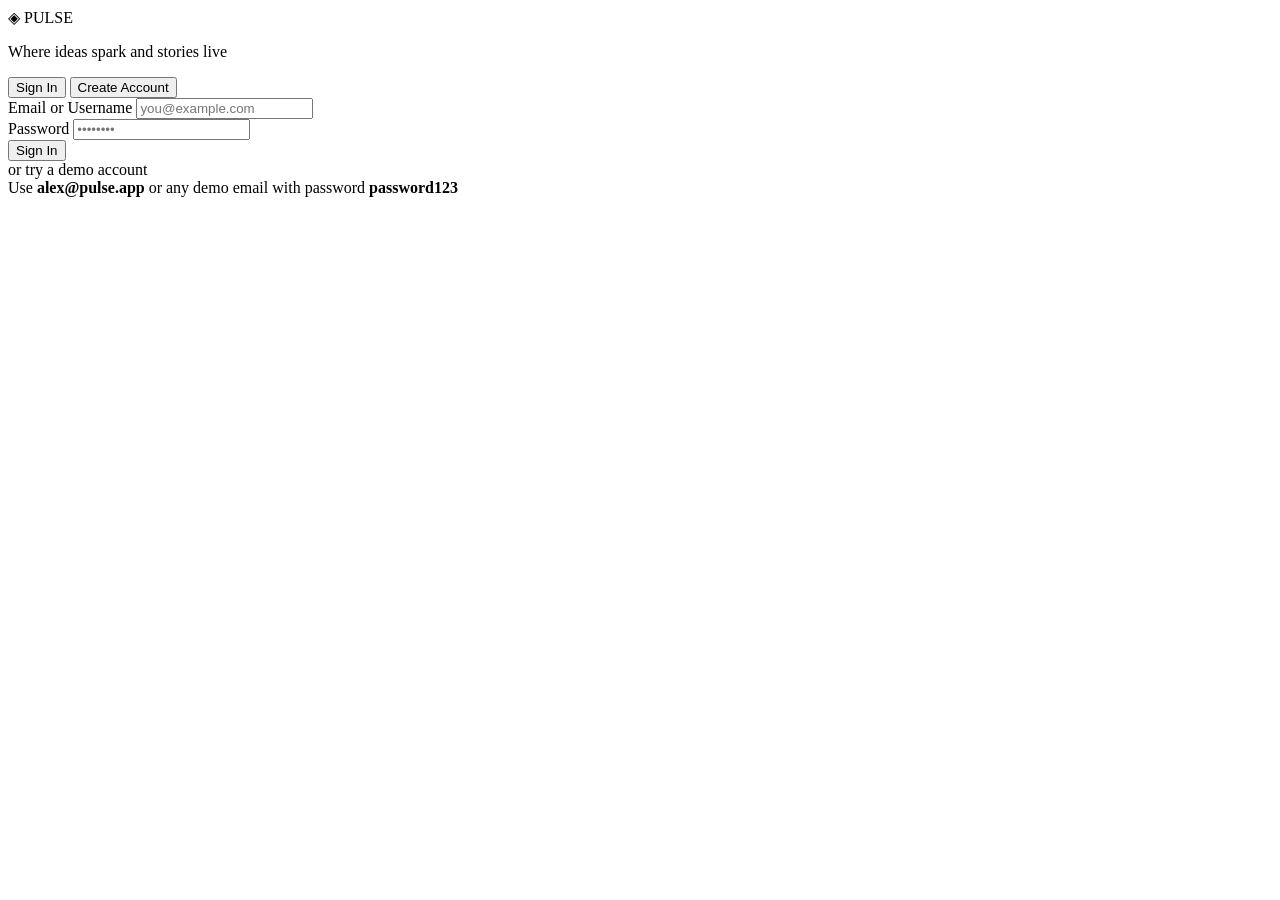
==== index.html @ 1f1e699d "Add files via upload" ====
<!DOCTYPE html>
<html lang="en">
<head>
  <meta charset="UTF-8">
  <meta name="viewport" content="width=device-width, initial-scale=1.0">
  <title>PULSE — Sign In</title>
  <link rel="preconnect" href="https://fonts.googleapis.com">
  <link rel="preconnect" href="https://fonts.gstatic.com" crossorigin>
  <link href="https://fonts.googleapis.com/css2?family=Poppins:wght@400;500;600;700;800&display=swap" rel="stylesheet">
  <link rel="stylesheet" href="css/variables.css">
  <link rel="stylesheet" href="css/base.css">
  <link rel="stylesheet" href="css/notifications.css">
</head>
<body>
  <div id="toast-container"></div>

  <div class="auth-page">
    <div class="auth-card">
      <div class="auth-logo">
        <span class="auth-logo-mark">◈</span> PULSE
      </div>
      <p class="auth-tagline">Where ideas spark and stories live</p>

      <!-- Tabs -->
      <div class="auth-tabs">
        <button class="auth-tab active" id="tab-login" onclick="switchTab('login')">Sign In</button>
        <button class="auth-tab" id="tab-register" onclick="switchTab('register')">Create Account</button>
      </div>

      <!-- Login Form -->
      <div id="login-panel">
        <div class="auth-form">
          <div class="form-group">
            <label for="login-email">Email or Username</label>
            <input type="text" id="login-email" placeholder="you@example.com" autocomplete="username">
          </div>
          <div class="form-group">
            <label for="login-password">Password</label>
            <input type="password" id="login-password" placeholder="••••••••" autocomplete="current-password">
          </div>
          <div id="login-error" style="display:none"></div>
          <button class="auth-submit" id="login-btn" onclick="handleLogin()">Sign In</button>
          <div class="auth-divider">or try a demo account</div>
          <div class="auth-demo-hint">
            Use <strong>alex@pulse.app</strong> or any demo email with password <strong>password123</strong>
          </div>
        </div>
      </div>

      <!-- Register Form -->
      <div id="register-panel" style="display:none">
        <div class="auth-form">
          <div class="form-row-2">
            <div class="form-group">
              <label for="reg-name">Full Name</label>
              <input type="text" id="reg-name" placeholder="Alex Volkov">
            </div>
            <div class="form-group">
              <label for="reg-username">Username</label>
              <div class="input-with-prefix">
                <span class="input-prefix">@</span>
                <input type="text" id="reg-username" placeholder="username">
              </div>
            </div>
          </div>
          <div class="form-group">
            <label for="reg-email">Email</label>
            <input type="email" id="reg-email" placeholder="you@example.com" autocomplete="email">
          </div>
          <div class="form-group">
            <label for="reg-password">Password</label>
            <input type="password" id="reg-password" placeholder="Min. 6 characters" autocomplete="new-password" oninput="updateStrength(this.value)">
            <div class="password-strength">
              <div class="strength-bar" id="s1"></div>
              <div class="strength-bar" id="s2"></div>
              <div class="strength-bar" id="s3"></div>
              <div class="strength-bar" id="s4"></div>
            </div>
          </div>
          <div id="reg-error" style="display:none"></div>
          <button class="auth-submit" id="register-btn" onclick="handleRegister()">Create Account</button>
        </div>
      </div>
    </div>
  </div>

  <script src="data/seed.js"></script>
  <script src="js/db.js"></script>
  <script src="js/utils.js"></script>
  <script src="js/auth.js"></script>

  <script>
    // Redirect if already logged in
    Auth.redirectIfLoggedIn('feed.html');

    function switchTab(tab) {
      document.getElementById('tab-login').classList.toggle('active', tab === 'login');
      document.getElementById('tab-register').classList.toggle('active', tab === 'register');
      document.getElementById('login-panel').style.display = tab === 'login' ? '' : 'none';
      document.getElementById('register-panel').style.display = tab === 'register' ? '' : 'none';
    }

    function showError(id, msg) {
      const el = document.getElementById(id);
      el.className = 'auth-error';
      el.textContent = msg;
      el.style.display = '';
    }
    function hideError(id) {
      document.getElementById(id).style.display = 'none';
    }

    async function handleLogin() {
      hideError('login-error');
      const identity = document.getElementById('login-email').value.trim();
      const password = document.getElementById('login-password').value;
      if (!identity || !password) return showError('login-error', 'Please fill in all fields.');
      const btn = document.getElementById('login-btn');
      btn.disabled = true; btn.textContent = 'Signing in…';
      const result = Auth.login(identity, password);
      if (result.ok) {
        window.location.href = 'feed.html';
      } else {
        showError('login-error', result.error);
        btn.disabled = false; btn.textContent = 'Sign In';
      }
    }

    async function handleRegister() {
      hideError('reg-error');
      const name     = document.getElementById('reg-name').value.trim();
      const username = document.getElementById('reg-username').value.trim();
      const email    = document.getElementById('reg-email').value.trim();
      const password = document.getElementById('reg-password').value;
      if (!name || !username || !email || !password) return showError('reg-error', 'Please fill in all fields.');
      const btn = document.getElementById('register-btn');
      btn.disabled = true; btn.textContent = 'Creating account…';
      const result = Auth.register({ name, username, email, password });
      if (result.ok) {
        window.location.href = 'feed.html';
      } else {
        showError('reg-error', result.error);
        btn.disabled = false; btn.textContent = 'Create Account';
      }
    }

    function updateStrength(password) {
      let score = 0;
      if (password.length >= 6)  score++;
      if (password.length >= 10) score++;
      if (/[A-Z]/.test(password) && /[0-9]/.test(password)) score++;
      if (/[^A-Za-z0-9]/.test(password)) score++;
      const cls = score <= 1 ? 'filled-weak' : score === 2 ? 'filled-medium' : 'filled-strong';
      for (let i = 1; i <= 4; i++) {
        const el = document.getElementById('s' + i);
        el.className = 'strength-bar' + (i <= score ? ' ' + cls : '');
      }
    }

    // Enter key support
    document.addEventListener('keydown', e => {
      if (e.key !== 'Enter') return;
      if (document.getElementById('login-panel').style.display !== 'none') handleLogin();
      else handleRegister();
    });
  </script>
</body>
</html>
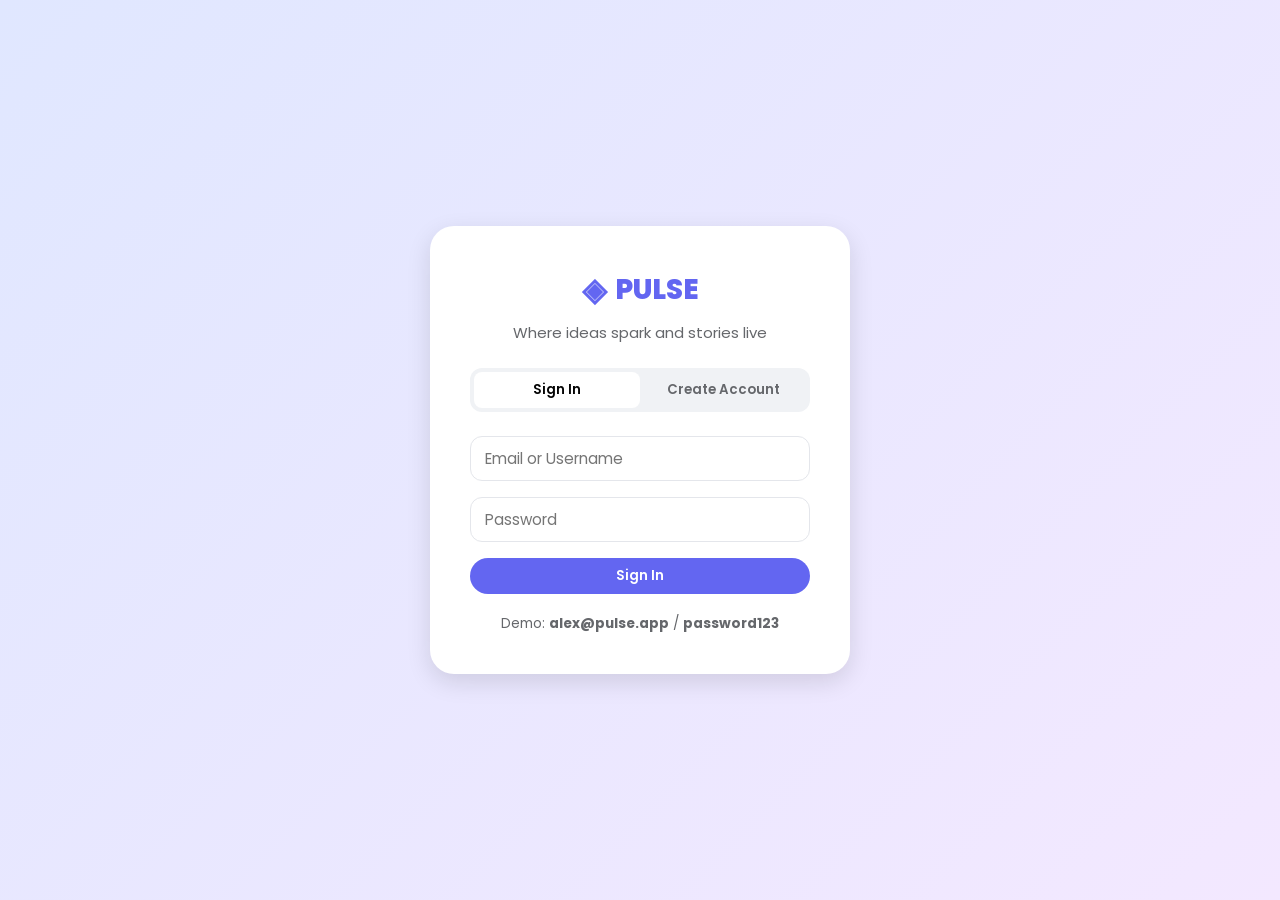
==== commit 5e1fea7a: "Create index.html" ====
--- a/index.html
+++ b/index.html
@@ -2,167 +2,1117 @@
 <html lang="en">
 <head>
   <meta charset="UTF-8">
-  <meta name="viewport" content="width=device-width, initial-scale=1.0">
-  <title>PULSE — Sign In</title>
+  <meta name="viewport" content="width=device-width, initial-scale=1.0, maximum-scale=1.0, user-scalable=no">
+  <title>PULSE — Social Platform</title>
+  
+  <!-- Fonts -->
   <link rel="preconnect" href="https://fonts.googleapis.com">
   <link rel="preconnect" href="https://fonts.gstatic.com" crossorigin>
   <link href="https://fonts.googleapis.com/css2?family=Poppins:wght@400;500;600;700;800&display=swap" rel="stylesheet">
-  <link rel="stylesheet" href="css/variables.css">
-  <link rel="stylesheet" href="css/base.css">
-  <link rel="stylesheet" href="css/notifications.css">
+
+  <style>
+    /* =========================================
+       CSS VARIABLES & THEME (Light Default)
+       ========================================= */
+    :root {
+      /* Palette - Light Theme */
+      --bg-body: #f0f2f5;
+      --bg-card: #ffffff;
+      --bg-hover: #f2f2f2;
+      --bg-elevated: #ffffff;
+      --border: #e4e6eb;
+      --border-light: #f0f2f5;
+
+      /* Text */
+      --text-main: #050505;
+      --text-muted: #65676b;
+      --text-light: #b0b3b8;
+
+      /* Brand */
+      --primary: #6366f1; /* Indigo */
+      --primary-hover: #4f46e5;
+      --primary-text: #ffffff;
+      
+      --accent: #ec4899; /* Pink */
+
+      /* Status */
+      --success: #10b981;
+      --warning: #f59e0b;
+      --error: #ef4444;
+
+      /* Dimensions */
+      --header-height: 60px;
+      --sidebar-width: 275px;
+      --radius-md: 12px;
+      --radius-lg: 16px;
+      --radius-full: 9999px;
+
+      /* Transitions */
+      --t-fast: 0.2s ease;
+      --shadow-sm: 0 1px 2px rgba(0,0,0,0.05);
+      --shadow-md: 0 4px 12px rgba(0,0,0,0.08);
+      --shadow-lg: 0 8px 24px rgba(0,0,0,0.12);
+    }
+
+    [data-theme="dark"] {
+      --bg-body: #18191a;
+      --bg-card: #242526;
+      --bg-hover: #3a3b3c;
+      --bg-elevated: #242526;
+      --border: #3e4042;
+      --border-light: #3e4042;
+      --text-main: #e4e6eb;
+      --text-muted: #b0b3b8;
+      --text-light: #65676b;
+      --primary: #818cf8;
+      --primary-hover: #6366f1;
+    }
+
+    /* =========================================
+       RESET & BASE
+       ========================================= */
+    * { box-sizing: border-box; margin: 0; padding: 0; }
+    body {
+      font-family: 'Poppins', sans-serif;
+      background-color: var(--bg-body);
+      color: var(--text-main);
+      font-size: 15px;
+      line-height: 1.5;
+      overflow-x: hidden;
+      transition: background-color var(--t-fast), color var(--t-fast);
+    }
+    a { text-decoration: none; color: inherit; cursor: pointer; }
+    button { font-family: inherit; border: none; background: none; cursor: pointer; }
+    input, textarea { font-family: inherit; }
+    ul { list-style: none; }
+
+    /* =========================================
+       UTILITIES & COMPONENTS
+       ========================================= */
+    .hidden { display: none !important; }
+    .fade-in { animation: fadeIn 0.3s ease-in-out; }
+    @keyframes fadeIn { from { opacity: 0; transform: translateY(10px); } to { opacity: 1; transform: translateY(0); } }
+
+    /* Buttons */
+    .btn {
+      display: inline-flex; align-items: center; justify-content: center;
+      padding: 8px 16px; border-radius: var(--radius-full); font-weight: 600;
+      transition: all var(--t-fast); gap: 8px;
+    }
+    .btn-sm { padding: 6px 12px; font-size: 0.85rem; }
+    .btn-primary { background: var(--primary); color: var(--primary-text); }
+    .btn-primary:hover { background: var(--primary-hover); }
+    .btn-outline { border: 1px solid var(--border); color: var(--text-main); background: transparent; }
+    .btn-outline:hover { background: var(--bg-hover); }
+    .btn-ghost { color: var(--text-muted); }
+    .btn-ghost:hover { background: rgba(0,0,0,0.05); color: var(--text-main); }
+    .btn-danger { background: rgba(239, 68, 68, 0.1); color: var(--error); }
+    .btn-danger:hover { background: rgba(239, 68, 68, 0.2); }
+    .btn-icon { padding: 8px; border-radius: 50%; color: var(--text-main); }
+    .btn-icon:hover { background: var(--bg-hover); }
+
+    /* Form Elements */
+    .form-group { margin-bottom: 1rem; }
+    .form-label { display: block; font-weight: 600; margin-bottom: 0.5rem; font-size: 0.9rem; }
+    .form-input, .form-textarea {
+      width: 100%; padding: 10px 14px; border: 1px solid var(--border);
+      border-radius: var(--radius-md); background: var(--bg-card);
+      color: var(--text-main); font-size: 0.95rem; transition: border var(--t-fast);
+    }
+    .form-input:focus, .form-textarea:focus { outline: none; border-color: var(--primary); }
+    .form-textarea { resize: vertical; min-height: 80px; }
+
+    /* Avatar */
+    .avatar { border-radius: 50%; object-fit: cover; background: #ddd; flex-shrink: 0; }
+    .avatar-placeholder {
+      border-radius: 50%; display: flex; align-items: center; justify-content: center;
+      color: #fff; font-weight: 700; text-transform: uppercase;
+    }
+
+    /* Toast Notifications */
+    #toast-container {
+      position: fixed; bottom: 24px; left: 50%; transform: translateX(-50%);
+      z-index: 9999; display: flex; flex-direction: column; gap: 8px; pointer-events: none;
+    }
+    .toast {
+      background: var(--text-main); color: var(--bg-body);
+      padding: 12px 24px; border-radius: var(--radius-full);
+      box-shadow: var(--shadow-lg); font-weight: 500; font-size: 0.9rem;
+      display: flex; align-items: center; gap: 10px;
+      animation: slideUp 0.3s ease; pointer-events: auto;
+    }
+    .toast.success { background: var(--success); color: white; }
+    .toast.error { background: var(--error); color: white; }
+    @keyframes slideUp { from { transform: translateY(20px); opacity: 0; } to { transform: translateY(0); opacity: 1; } }
+
+    /* Modal */
+    .modal-overlay {
+      position: fixed; top: 0; left: 0; width: 100%; height: 100%;
+      background: rgba(0,0,0,0.6); z-index: 5000; display: flex;
+      align-items: center; justify-content: center; opacity: 0; pointer-events: none;
+      transition: opacity 0.2s; backdrop-filter: blur(4px);
+    }
+    .modal-overlay.active { opacity: 1; pointer-events: auto; }
+    .modal-content {
+      background: var(--bg-card); width: 90%; max-width: 500px;
+      border-radius: var(--radius-lg); padding: 24px; position: relative;
+      box-shadow: var(--shadow-lg); transform: scale(0.95); transition: transform 0.2s;
+      max-height: 90vh; overflow-y: auto;
+    }
+    .modal-overlay.active .modal-content { transform: scale(1); }
+    .modal-close { position: absolute; top: 16px; right: 16px; font-size: 24px; color: var(--text-muted); }
+    .modal-close:hover { color: var(--text-main); }
+
+    /* =========================================
+       AUTH LAYOUT
+       ========================================= */
+    .auth-page {
+      min-height: 100vh; display: flex; align-items: center; justify-content: center;
+      background: linear-gradient(135deg, #e0e7ff 0%, #f3e8ff 100%);
+    }
+    .auth-card {
+      background: var(--bg-card); width: 100%; max-width: 420px;
+      padding: 40px; border-radius: 24px; box-shadow: var(--shadow-lg); text-align: center;
+    }
+    .auth-logo { font-size: 28px; font-weight: 800; color: var(--primary); margin-bottom: 8px; display: flex; align-items: center; justify-content: center; gap: 8px; }
+    .auth-logo-mark { font-size: 32px; }
+    .auth-tabs { display: flex; margin: 24px 0; background: var(--bg-body); padding: 4px; border-radius: 12px; }
+    .auth-tab { flex: 1; padding: 8px; border-radius: 8px; font-weight: 600; color: var(--text-muted); transition: all 0.2s; }
+    .auth-tab.active { background: var(--bg-card); color: var(--text-main); shadow: var(--shadow-sm); }
+
+    /* =========================================
+       MAIN APP LAYOUT
+       ========================================= */
+    .app-layout { display: flex; min-height: 100vh; }
+    
+    /* Sidebar */
+    .sidebar {
+      width: var(--sidebar-width); height: 100vh; position: sticky; top: 0;
+      background: var(--bg-card); border-right: 1px solid var(--border);
+      padding: 24px 16px; display: flex; flex-direction: column;
+      transition: transform 0.3s ease; z-index: 100;
+    }
+    .nav-item {
+      display: flex; align-items: center; gap: 16px; padding: 12px 16px;
+      border-radius: var(--radius-full); color: var(--text-muted);
+      font-weight: 600; margin-bottom: 4px; transition: all 0.2s;
+    }
+    .nav-item:hover { background: var(--bg-hover); color: var(--text-main); }
+    .nav-item.active { background: var(--primary); color: white; }
+    .nav-item.active:hover { background: var(--primary-hover); }
+    .sidebar-post-btn {
+      margin-top: 16px; background: var(--primary); color: white;
+      padding: 14px; border-radius: 24px; font-weight: 700; width: 100%;
+      box-shadow: 0 4px 10px rgba(99, 102, 241, 0.3); transition: transform 0.1s;
+    }
+    .sidebar-post-btn:active { transform: scale(0.98); }
+
+    /* Main Content */
+    .main-content { flex: 1; max-width: 680px; margin: 0 auto; border-right: 1px solid var(--border); min-height: 100vh; }
+    .content-header { 
+      position: sticky; top: 0; background: rgba(255,255,255,0.85); backdrop-filter: blur(12px);
+      padding: 16px; border-bottom: 1px solid var(--border); z-index: 50;
+      display: flex; justify-content: space-between; align-items: center;
+    }
+    [data-theme="dark"] .content-header { background: rgba(36, 37, 38, 0.85); }
+    
+    /* Right Panel */
+    .right-panel { width: 350px; padding: 24px; display: none; }
+    @media (min-width: 1100px) { .right-panel { display: block; } }
+
+    /* =========================================
+       FEED & POSTS
+       ========================================= */
+    .stories-bar { 
+      padding: 16px; display: flex; gap: 16px; overflow-x: auto; 
+      scrollbar-width: none; border-bottom: 1px solid var(--border);
+    }
+    .stories-bar::-webkit-scrollbar { display: none; }
+    .story-item { display: flex; flex-direction: column; align-items: center; gap: 6px; cursor: pointer; min-width: 70px; }
+    .story-ring { 
+      width: 64px; height: 64px; border-radius: 50%; padding: 3px;
+      background: linear-gradient(45deg, var(--primary), var(--accent)); 
+    }
+    .story-avatar-wrap { width: 100%; height: 100%; background: var(--bg-card); border-radius: 50%; padding: 2px; }
+    .story-label { font-size: 0.75rem; color: var(--text-muted); }
+
+    .post-composer-inline { padding: 16px; border-bottom: 1px solid var(--border); display: flex; gap: 12px; }
+    .composer-input-wrap { flex: 1; }
+    .composer-textarea {
+      width: 100%; border: none; background: transparent; resize: none; font-size: 1.1rem;
+      padding: 8px 0; outline: none; color: var(--text-main); min-height: 40px;
+    }
+    .composer-actions { display: flex; justify-content: space-between; align-items: center; margin-top: 8px; }
+
+    .post-card { padding: 16px; border-bottom: 1px solid var(--border); transition: background 0.2s; }
+    .post-card:hover { background: rgba(0,0,0,0.01); }
+    .post-header { display: flex; justify-content: space-between; margin-bottom: 12px; }
+    .post-author { display: flex; gap: 12px; align-items: center; }
+    .author-meta { display: flex; flex-direction: column; }
+    .author-name { font-weight: 700; font-size: 0.95rem; }
+    .author-time, .post-handle { font-size: 0.8rem; color: var(--text-muted); }
+    .post-content { margin-bottom: 12px; font-size: 1rem; white-space: pre-wrap; }
+    .post-actions { display: flex; justify-content: space-between; max-width: 400px; margin-top: 12px; }
+    .action-btn { 
+      display: flex; align-items: center; gap: 6px; color: var(--text-muted); 
+      font-weight: 600; font-size: 0.9rem; transition: color 0.2s;
+    }
+    .action-btn:hover { color: var(--primary); }
+    .action-btn.liked { color: var(--accent); }
+
+    /* Hashtags & Mentions */
+    .hashtag { color: var(--primary); font-weight: 600; }
+    .mention { color: var(--primary); font-weight: 600; }
+    .link { color: var(--primary); text-decoration: underline; }
+
+    /* =========================================
+       MESSAGES
+       ========================================= */
+    .messages-layout { display: flex; height: calc(100vh - 60px); overflow: hidden; }
+    .conv-list { width: 320px; border-right: 1px solid var(--border); overflow-y: auto; }
+    .conv-item { padding: 16px; display: flex; gap: 12px; cursor: pointer; transition: background 0.2s; border-bottom: 1px solid var(--border-light); }
+    .conv-item:hover, .conv-item.active { background: var(--bg-hover); }
+    .chat-area { flex: 1; display: flex; flex-direction: column; background: var(--bg-card); }
+    .chat-header { padding: 16px; border-bottom: 1px solid var(--border); font-weight: 700; display: flex; align-items: center; gap: 12px; }
+    .chat-messages { flex: 1; overflow-y: auto; padding: 20px; display: flex; flex-direction: column; gap: 16px; }
+    .message { max-width: 70%; padding: 12px 16px; border-radius: 18px; font-size: 0.95rem; position: relative; }
+    .message.mine { align-self: flex-end; background: var(--primary); color: white; border-bottom-right-radius: 4px; }
+    .message.theirs { align-self: flex-start; background: var(--bg-hover); color: var(--text-main); border-bottom-left-radius: 4px; }
+    .chat-input { padding: 16px; border-top: 1px solid var(--border); display: flex; gap: 12px; }
+
+    /* =========================================
+       PROFILE
+       ========================================= */
+    .profile-banner { height: 150px; background: linear-gradient(to right, #6366f1, #ec4899); }
+    .profile-header { padding: 0 16px 16px; position: relative; }
+    .profile-avatar-lg { 
+      width: 120px; height: 120px; border-radius: 50%; border: 4px solid var(--bg-card); 
+      margin-top: -60px; position: relative; background: var(--bg-card);
+    }
+    .profile-stats { display: flex; gap: 24px; margin: 12px 0; font-size: 0.95rem; }
+    .stat-num { font-weight: 700; color: var(--text-main); }
+    .stat-label { color: var(--text-muted); }
+
+    /* =========================================
+       RESPONSIVE
+       ========================================= */
+    .mobile-nav { 
+      display: none; position: fixed; bottom: 0; left: 0; width: 100%; height: 60px;
+      background: var(--bg-card); border-top: 1px solid var(--border); 
+      justify-content: space-around; align-items: center; z-index: 900;
+    }
+    .mobile-nav-item { color: var(--text-muted); padding: 10px; border-radius: 50%; }
+    .mobile-nav-item.active { color: var(--primary); }
+
+    @media (max-width: 1000px) {
+      .sidebar { display: none; }
+      .mobile-nav { display: flex; }
+      .right-panel { display: none; }
+      .main-content { max-width: 100%; border: none; }
+      .conv-list { width: 100%; display: flex; }
+      .messages-layout { flex-direction: column; }
+      .chat-area { position: fixed; top: 0; left: 0; width: 100%; height: 100%; z-index: 2000; transform: translateX(100%); transition: transform 0.3s; }
+      .chat-area.open { transform: translateX(0); }
+    }
+  </style>
 </head>
 <body>
+
+  <!-- Toast Container -->
   <div id="toast-container"></div>
 
-  <div class="auth-page">
+  <!-- AUTH VIEW -->
+  <div id="view-auth" class="auth-page fade-in">
     <div class="auth-card">
       <div class="auth-logo">
         <span class="auth-logo-mark">◈</span> PULSE
       </div>
-      <p class="auth-tagline">Where ideas spark and stories live</p>
-
-      <!-- Tabs -->
+      <p style="color:var(--text-muted); margin-bottom: 24px;">Where ideas spark and stories live</p>
+      
       <div class="auth-tabs">
-        <button class="auth-tab active" id="tab-login" onclick="switchTab('login')">Sign In</button>
-        <button class="auth-tab" id="tab-register" onclick="switchTab('register')">Create Account</button>
+        <button class="auth-tab active" id="tab-login" onclick="AuthUI.switchTab('login')">Sign In</button>
+        <button class="auth-tab" id="tab-register" onclick="AuthUI.switchTab('register')">Create Account</button>
       </div>
 
       <!-- Login Form -->
       <div id="login-panel">
-        <div class="auth-form">
-          <div class="form-group">
-            <label for="login-email">Email or Username</label>
-            <input type="text" id="login-email" placeholder="you@example.com" autocomplete="username">
-          </div>
-          <div class="form-group">
-            <label for="login-password">Password</label>
-            <input type="password" id="login-password" placeholder="••••••••" autocomplete="current-password">
-          </div>
-          <div id="login-error" style="display:none"></div>
-          <button class="auth-submit" id="login-btn" onclick="handleLogin()">Sign In</button>
-          <div class="auth-divider">or try a demo account</div>
-          <div class="auth-demo-hint">
-            Use <strong>alex@pulse.app</strong> or any demo email with password <strong>password123</strong>
-          </div>
+        <div class="form-group">
+          <input type="text" id="login-email" class="form-input" placeholder="Email or Username" autocomplete="username">
+        </div>
+        <div class="form-group">
+          <input type="password" id="login-password" class="form-input" placeholder="Password" autocomplete="current-password">
+        </div>
+        <div id="login-error" class="toast error hidden" style="position:static; width:100%; margin-bottom:1rem; justify-content:center;"></div>
+        <button class="btn btn-primary" style="width:100%" onclick="AuthUI.handleLogin()">Sign In</button>
+        <div style="margin-top: 20px; font-size: 0.85rem; color: var(--text-muted);">
+          Demo: <strong>alex@pulse.app</strong> / <strong>password123</strong>
         </div>
       </div>
 
       <!-- Register Form -->
-      <div id="register-panel" style="display:none">
-        <div class="auth-form">
-          <div class="form-row-2">
-            <div class="form-group">
-              <label for="reg-name">Full Name</label>
-              <input type="text" id="reg-name" placeholder="Alex Volkov">
-            </div>
-            <div class="form-group">
-              <label for="reg-username">Username</label>
-              <div class="input-with-prefix">
-                <span class="input-prefix">@</span>
-                <input type="text" id="reg-username" placeholder="username">
-              </div>
-            </div>
-          </div>
-          <div class="form-group">
-            <label for="reg-email">Email</label>
-            <input type="email" id="reg-email" placeholder="you@example.com" autocomplete="email">
-          </div>
-          <div class="form-group">
-            <label for="reg-password">Password</label>
-            <input type="password" id="reg-password" placeholder="Min. 6 characters" autocomplete="new-password" oninput="updateStrength(this.value)">
-            <div class="password-strength">
-              <div class="strength-bar" id="s1"></div>
-              <div class="strength-bar" id="s2"></div>
-              <div class="strength-bar" id="s3"></div>
-              <div class="strength-bar" id="s4"></div>
-            </div>
-          </div>
-          <div id="reg-error" style="display:none"></div>
-          <button class="auth-submit" id="register-btn" onclick="handleRegister()">Create Account</button>
+      <div id="register-panel" class="hidden">
+        <div class="form-group">
+          <input type="text" id="reg-name" class="form-input" placeholder="Full Name">
         </div>
+        <div class="form-group">
+          <input type="text" id="reg-username" class="form-input" placeholder="Username">
+        </div>
+        <div class="form-group">
+          <input type="email" id="reg-email" class="form-input" placeholder="Email" autocomplete="email">
+        </div>
+        <div class="form-group">
+          <input type="password" id="reg-password" class="form-input" placeholder="Password" autocomplete="new-password">
+        </div>
+        <div id="reg-error" class="toast error hidden" style="position:static; width:100%; margin-bottom:1rem; justify-content:center;"></div>
+        <button class="btn btn-primary" style="width:100%" onclick="AuthUI.handleRegister()">Create Account</button>
       </div>
     </div>
   </div>
 
-  <script src="data/seed.js"></script>
-  <script src="js/db.js"></script>
-  <script src="js/utils.js"></script>
-  <script src="js/auth.js"></script>
+  <!-- APP VIEW (Shell) -->
+  <div id="view-app" class="app-layout hidden">
+    
+    <!-- Sidebar -->
+    <nav class="sidebar">
+      <div class="auth-logo" style="margin-bottom: 32px; padding-left: 12px;">
+        <span class="auth-logo-mark">◈</span> PULSE
+      </div>
+      
+      <a onclick="Router.go('feed')" class="nav-item" id="nav-feed">
+        <svg width="24" height="24" viewBox="0 0 24 24" fill="none" stroke="currentColor" stroke-width="2" stroke-linecap="round" stroke-linejoin="round"><path d="M3 9l9-7 9 7v11a2 2 0 01-2 2H5a2 2 0 01-2-2z"/><polyline points="9 22 9 12 15 12 15 22"/></svg>
+        Home
+      </a>
+      <a onclick="Router.go('explore')" class="nav-item" id="nav-explore">
+        <svg width="24" height="24" viewBox="0 0 24 24" fill="none" stroke="currentColor" stroke-width="2" stroke-linecap="round" stroke-linejoin="round"><circle cx="11" cy="11" r="8"/><line x1="21" y1="21" x2="16.65" y2="16.65"/></svg>
+        Explore
+      </a>
+      <a onclick="Router.go('notifications')" class="nav-item" id="nav-notifications">
+        <div style="position:relative">
+          <svg width="24" height="24" viewBox="0 0 24 24" fill="none" stroke="currentColor" stroke-width="2" stroke-linecap="round" stroke-linejoin="round"><path d="M18 8A6 6 0 006 8c0 7-3 9-3 9h18s-3-2-3-9"/><path d="M13.73 21a2 2 0 01-3.46 0"/></svg>
+          <span id="badge-notifications" style="position:absolute; top:-5px; right:-5px; background:var(--error); width:16px; height:16px; border-radius:50%; font-size:10px; color:white; display:none; align-items:center; justify-content:center;">0</span>
+        </div>
+        Notifications
+      </a>
+      <a onclick="Router.go('messages')" class="nav-item" id="nav-messages">
+        <div style="position:relative">
+          <svg width="24" height="24" viewBox="0 0 24 24" fill="none" stroke="currentColor" stroke-width="2" stroke-linecap="round" stroke-linejoin="round"><path d="M21 15a2 2 0 01-2 2H7l-4 4V5a2 2 0 012-2h14a2 2 0 012 2z"/></svg>
+          <span id="badge-messages" style="position:absolute; top:-5px; right:-5px; background:var(--error); width:16px; height:16px; border-radius:50%; font-size:10px; color:white; display:none; align-items:center; justify-content:center;">0</span>
+        </div>
+        Messages
+      </a>
+      <a onclick="Router.go('profile')" class="nav-item" id="nav-profile">
+        <svg width="24" height="24" viewBox="0 0 24 24" fill="none" stroke="currentColor" stroke-width="2" stroke-linecap="round" stroke-linejoin="round"><path d="M20 21v-2a4 4 0 00-4-4H8a4 4 0 00-4 4v2"/><circle cx="12" cy="7" r="4"/></svg>
+        Profile
+      </a>
+      <a onclick="Router.go('settings')" class="nav-item" id="nav-settings">
+        <svg width="24" height="24" viewBox="0 0 24 24" fill="none" stroke="currentColor" stroke-width="2" stroke-linecap="round" stroke-linejoin="round"><circle cx="12" cy="12" r="3"/><path d="M19.4 15a1.65 1.65 0 00.33 1.82l.06.06a2 2 0 010 2.83 2 2 0 01-2.83 0l-.06-.06a1.65 1.65 0 00-1.82-.33 1.65 1.65 0 00-1 1.51V21a2 2 0 01-4 0v-.09A1.65 1.65 0 009 19.4a1.65 1.65 0 00-1.82.33l-.06.06a2 2 0 01-2.83-2.83l.06-.06A1.65 1.65 0 004.68 15a1.65 1.65 0 00-1.51-1H3a2 2 0 010-4h.09A1.65 1.65 0 004.6 9a1.65 1.65 0 00-.33-1.82l-.06-.06a2 2 0 012.83-2.83l.06.06A1.65 1.65 0 009 4.68a1.65 1.65 0 001-1.51V3a2 2 0 014 0v.09a1.65 1.65 0 001 1.51 1.65 1.65 0 001.82-.33l.06-.06a2 2 0 012.83 2.83l-.06.06A1.65 1.65 0 0019.4 9a1.65 1.65 0 001.51 1H21a2 2 0 010 4h-.09a1.65 1.65 0 00-1.51 1z"/></svg>
+        Settings
+      </a>
+
+      <button class="sidebar-post-btn" onclick="App.openPostComposer()">
+        <svg width="20" height="20" viewBox="0 0 24 24" fill="none" stroke="currentColor" stroke-width="2" stroke-linecap="round" stroke-linejoin="round"><line x1="12" y1="5" x2="12" y2="19"/><line x1="5" y1="12" x2="19" y2="12"/></svg>
+        Post
+      </button>
+
+      <div style="margin-top: auto; padding-top: 16px; border-top: 1px solid var(--border);">
+        <div class="nav-item" style="cursor: default; padding-left: 8px;">
+          <div id="current-user-avatar"></div>
+          <div style="display:flex; flex-direction:column; overflow:hidden;">
+            <span id="current-user-name" style="font-size:0.9rem;">User</span>
+            <span id="current-user-handle" style="font-size:0.8rem;">@handle</span>
+          </div>
+          <button onclick="Auth.logout()" style="margin-left:auto; color:var(--text-muted);" title="Sign out">
+             <svg width="18" height="18" viewBox="0 0 24 24" fill="none" stroke="currentColor" stroke-width="2"><path d="M9 21H5a2 2 0 01-2-2V5a2 2 0 012-2h4"/><polyline points="16 17 21 12 16 7"/><line x1="21" y1="12" x2="9" y2="12"/></svg>
+          </button>
+        </div>
+      </div>
+    </nav>
+
+    <!-- Main Content Area -->
+    <main class="main-content" id="main-container">
+      <!-- Dynamic Content Injected Here -->
+    </main>
+
+    <!-- Right Panel -->
+    <aside class="right-panel">
+      <div style="margin-bottom: 24px;">
+        <h3 style="font-size: 1.1rem; font-weight: 800; margin-bottom: 16px;">Who to follow</h3>
+        <div id="suggested-users"></div>
+      </div>
+      <div>
+        <h3 style="font-size: 1.1rem; font-weight: 800; margin-bottom: 16px;">Trending</h3>
+        <div id="trending-topics"></div>
+      </div>
+    </aside>
+
+    <!-- Mobile Nav -->
+    <nav class="mobile-nav">
+      <a onclick="Router.go('feed')" class="mobile-nav-item" id="mob-feed">
+        <svg width="24" height="24" viewBox="0 0 24 24" fill="none" stroke="currentColor" stroke-width="2"><path d="M3 9l9-7 9 7v11a2 2 0 01-2 2H5a2 2 0 01-2-2z"/></svg>
+      </a>
+      <a onclick="Router.go('explore')" class="mobile-nav-item" id="mob-explore">
+        <svg width="24" height="24" viewBox="0 0 24 24" fill="none" stroke="currentColor" stroke-width="2"><circle cx="11" cy="11" r="8"/><line x1="21" y1="21" x2="16.65" y2="16.65"/></svg>
+      </a>
+      <a onclick="App.openPostComposer()" class="mobile-nav-item" style="color:var(--primary)">
+        <svg width="24" height="24" viewBox="0 0 24 24" fill="none" stroke="currentColor" stroke-width="2"><line x1="12" y1="5" x2="12" y2="19"/><line x1="5" y1="12" x2="19" y2="12"/></svg>
+      </a>
+      <a onclick="Router.go('notifications')" class="mobile-nav-item" id="mob-notifications">
+        <svg width="24" height="24" viewBox="0 0 24 24" fill="none" stroke="currentColor" stroke-width="2"><path d="M18 8A6 6 0 006 8c0 7-3 9-3 9h18s-3-2-3-9"/><path d="M13.73 21a2 2 0 01-3.46 0"/></svg>
+      </a>
+      <a onclick="Router.go('profile')" class="mobile-nav-item" id="mob-profile">
+        <svg width="24" height="24" viewBox="0 0 24 24" fill="none" stroke="currentColor" stroke-width="2"><path d="M20 21v-2a4 4 0 00-4-4H8a4 4 0 00-4 4v2"/><circle cx="12" cy="7" r="4"/></svg>
+      </a>
+    </nav>
+  </div>
+
+  <!-- Modal Overlay -->
+  <div id="modal-overlay" class="modal-overlay">
+    <div class="modal-content" id="modal-content"></div>
+  </div>
 
   <script>
-    // Redirect if already logged in
-    Auth.redirectIfLoggedIn('feed.html');
-
-    function switchTab(tab) {
-      document.getElementById('tab-login').classList.toggle('active', tab === 'login');
-      document.getElementById('tab-register').classList.toggle('active', tab === 'register');
-      document.getElementById('login-panel').style.display = tab === 'login' ? '' : 'none';
-      document.getElementById('register-panel').style.display = tab === 'register' ? '' : 'none';
-    }
-
-    function showError(id, msg) {
-      const el = document.getElementById(id);
-      el.className = 'auth-error';
-      el.textContent = msg;
-      el.style.display = '';
-    }
-    function hideError(id) {
-      document.getElementById(id).style.display = 'none';
-    }
-
-    async function handleLogin() {
-      hideError('login-error');
-      const identity = document.getElementById('login-email').value.trim();
-      const password = document.getElementById('login-password').value;
-      if (!identity || !password) return showError('login-error', 'Please fill in all fields.');
-      const btn = document.getElementById('login-btn');
-      btn.disabled = true; btn.textContent = 'Signing in…';
-      const result = Auth.login(identity, password);
-      if (result.ok) {
-        window.location.href = 'feed.html';
-      } else {
-        showError('login-error', result.error);
-        btn.disabled = false; btn.textContent = 'Sign In';
+    /* =========================================
+       SEED DATA
+       ========================================= */
+    const SEED_DATA = {
+      users: [
+        { id: "uid_001", username: "alex_volkov", email: "alex@pulse.app", password: "5f4dcc3b5aa765d61d8327deb882cf99", displayName: "Alex Volkov", bio: "Full-stack dev. Building things that matter. ✦", avatar: null, avatarColor: "#6366f1", followers: ["uid_002", "uid_003"], following: ["uid_002"], bookmarks: [], theme: "light", verified: true, createdAt: "2024-01-10T08:00:00Z" },
+        { id: "uid_002", username: "maya_chen", email: "maya@pulse.app", password: "5f4dcc3b5aa765d61d8327deb882cf99", displayName: "Maya Chen", bio: "Photographer & visual artist. Light is my medium. 📸", avatar: null, avatarColor: "#ec4899", followers: ["uid_001"], following: ["uid_001"], bookmarks: [], theme: "light", verified: true, createdAt: "2024-01-12T09:30:00Z" },
+        { id: "uid_003", username: "ryan_okafor", email: "ryan@pulse.app", password: "5f4dcc3b5aa765d61d8327deb882cf99", displayName: "Ryan Okafor", bio: "Movement coach. Helping people find their edge 💪", avatar: null, avatarColor: "#f59e0b", followers: ["uid_001"], following: ["uid_001"], bookmarks: [], theme: "light", verified: false, createdAt: "2024-01-18T11:00:00Z" }
+      ],
+      posts: [
+        { id: "pid_001", authorId: "uid_001", content: "Just shipped a new feature for our design system — zero-dependency, pure CSS container queries. The web platform has genuinely leveled up. No more hacks. 🚀\n\n#webdev #css #frontend", images: [], likes: ["uid_002", "uid_003"], comments: [], hashtags: ["webdev", "css", "frontend"], shares: 12, createdAt: new Date().toISOString() },
+        { id: "pid_002", authorId: "uid_002", content: "Golden hour at the Brooklyn Bridge. Shot this on film — the grain adds something digital just can't replicate. Some moments deserve patience. 📷\n\n#photography #film #nyc", images: [], likes: ["uid_001"], comments: [], hashtags: ["photography", "film", "nyc"], shares: 28, createdAt: new Date(Date.now() - 3600000).toISOString() },
+        { id: "pid_003", authorId: "uid_003", content: "Week 12 of training complete. The discipline you build in the gym translates to every area of life. Consistency > intensity. Every. Single. Time. 💪\n\n#fitness #mindset", images: [], likes: [], comments: [], hashtags: ["fitness", "mindset"], shares: 5, createdAt: new Date(Date.now() - 7200000).toISOString() }
+      ],
+      conversations: [],
+      notifications: []
+    };
+
+    /* =========================================
+       UTILS
+       ========================================= */
+    const Utils = {
+      generateId: (p) => `${p}_${Date.now().toString(36)}_${Math.random().toString(36).substr(2, 5)}`,
+      hashPassword: (p) => { /* Simple hash for demo */ let h=5381; for(let i=0;i<p.length;i++) h=(h<<5)+h+p.charCodeAt(i); return h>>>0; },
+      timeAgo: (d) => {
+        const s = Math.floor((new Date() - new Date(d)) / 1000);
+        if(s < 60) return 'just now';
+        if(s < 3600) return Math.floor(s/60) + 'm';
+        if(s < 86400) return Math.floor(s/3600) + 'h';
+        return Math.floor(s/86400) + 'd';
+      },
+      sanitize: (str) => {
+        const div = document.createElement('div');
+        div.textContent = str;
+        return div.innerHTML.replace(/#([\w]+)/g, '<a href="#" onclick="Router.go(\'explore\', \'tag\', \'$1\')" class="hashtag">#$1</a>')
+                          .replace(/@([\w]+)/g, '<a href="#" onclick="Router.go(\'profile\', \'u\', \'$1\')" class="mention">@$1</a>')
+                          .replace(/\n/g, '<br>');
+      },
+      getInitials: (n) => n.split(' ').map(w=>w[0]).join('').substr(0,2).toUpperCase(),
+      avatarHTML: (u, s=40) => {
+        if(u.avatar) return `<img src="${u.avatar}" class="avatar" style="width:${s}px;height:${s}px;">`;
+        return `<div class="avatar-placeholder" style="width:${s}px;height:${s}px;background:${u.avatarColor};font-size:${s*0.4}px;">${Utils.getInitials(u.displayName)}</div>`;
+      },
+      showToast: (m, t='info') => {
+        const c = document.getElementById('toast-container');
+        const el = document.createElement('div');
+        el.className = `toast ${t}`;
+        el.innerHTML = `<span>${t==='success'?'✓':t==='error'?'✕':'ℹ'}</span> ${m}`;
+        c.appendChild(el);
+        setTimeout(() => { el.style.opacity='0'; el.style.transform='translateY(20px)'; setTimeout(()=>el.remove(),300); }, 3000);
+      },
+      modal: (html) => {
+        const ov = document.getElementById('modal-overlay');
+        const ct = document.getElementById('modal-content');
+        ct.innerHTML = html;
+        ov.classList.add('active');
+        ov.onclick = (e) => { if(e.target===ov) Utils.closeModal(); };
+      },
+      closeModal: () => { document.getElementById('modal-overlay').classList.remove('active'); }
+    };
+
+    /* =========================================
+       DATABASE (LocalStorage)
+       ========================================= */
+    const DB = {
+      init: () => {
+        if(!localStorage.getItem('pulse_init')) {
+          localStorage.setItem('pulse_users', JSON.stringify(SEED_DATA.users));
+          localStorage.setItem('pulse_posts', JSON.stringify(SEED_DATA.posts));
+          localStorage.setItem('pulse_convos', JSON.stringify(SEED_DATA.conversations));
+          localStorage.setItem('pulse_notifs', JSON.stringify(SEED_DATA.notifications));
+          localStorage.setItem('pulse_init', 'true');
+        }
+      },
+      get: (k) => JSON.parse(localStorage.getItem(k) || '[]'),
+      set: (k, v) => localStorage.setItem(k, JSON.stringify(v)),
+      users: {
+        getAll: () => DB.get('pulse_users'),
+        getById: (id) => DB.get('pulse_users').find(u => u.id === id),
+        getByEmail: (e) => DB.get('pulse_users').find(u => u.email === e),
+        create: (data) => {
+          const us = DB.get('pulse_users');
+          const nu = { id: Utils.generateId('u'), followers:[], following:[], bookmarks:[], theme:'light', verified:false, createdAt:new Date().toISOString(), ...data };
+          us.push(nu);
+          DB.set('pulse_users', us);
+          return nu;
+        },
+        update: (id, d) => {
+          const us = DB.get('pulse_users');
+          const idx = us.findIndex(u => u.id === id);
+          if(idx>-1) { us[idx] = { ...us[idx], ...d }; DB.set('pulse_users', us); return us[idx]; }
+        },
+        follow: (fid, tid) => {
+          const us = DB.get('pulse_users');
+          const f = us.find(u=>u.id===fid), t = us.find(u=>u.id===tid);
+          if(f && t && !f.following.includes(tid)) {
+            f.following.push(tid); t.followers.push(fid);
+            DB.set('pulse_users', us);
+            // Notify
+            const ns = DB.get('pulse_notifs');
+            ns.unshift({ id: Utils.generateId('n'), userId: tid, fromUserId: fid, type: 'follow', read: false, createdAt: new Date().toISOString() });
+            DB.set('pulse_notifs', ns);
+            App.updateBadges();
+          }
+        },
+        isFollowing: (fid, tid) => DB.users.getById(fid).following.includes(tid)
+      },
+      posts: {
+        getAll: () => DB.get('pulse_posts'),
+        create: (aid, data) => {
+          const ps = DB.get('pulse_posts');
+          const tags = (data.content.match(/#[\w]+/g) || []).map(t=>t.substr(1));
+          const p = { id: Utils.generateId('p'), authorId: aid, likes:[], comments:[], shares:0, hashtags:tags, createdAt: new Date().toISOString(), ...data };
+          ps.unshift(p);
+          DB.set('pulse_posts', ps);
+          return p;
+        },
+        like: (pid, uid) => {
+          const ps = DB.get('pulse_posts');
+          const p = ps.find(x=>x.id===pid);
+          if(p) {
+            if(p.likes.includes(uid)) p.likes = p.likes.filter(x=>x!==uid);
+            else p.likes.push(uid);
+            DB.set('pulse_posts', ps);
+            
+            // Notify if liking other's post
+            if(p.likes.includes(uid) && p.authorId !== uid) {
+               const ns = DB.get('pulse_notifs');
+               ns.unshift({ id: Utils.generateId('n'), userId: p.authorId, fromUserId: uid, type:'like', postId: pid, read:false, createdAt: new Date().toISOString() });
+               DB.set('pulse_notifs', ns);
+               App.updateBadges();
+            }
+            return p;
+          }
+        },
+        comment: (pid, uid, txt) => {
+           const ps = DB.get('pulse_posts');
+           const p = ps.find(x=>x.id===pid);
+           if(p) {
+             p.comments.push({ id: Utils.generateId('c'), authorId: uid, content: txt, createdAt: new Date().toISOString() });
+             DB.set('pulse_posts', ps);
+             return p;
+           }
+        }
+      },
+      session: {
+        get: () => JSON.parse(localStorage.getItem('pulse_session')),
+        set: (u) => localStorage.setItem('pulse_session', JSON.stringify(u)),
+        clear: () => localStorage.removeItem('pulse_session')
       }
-    }
-
-    async function handleRegister() {
-      hideError('reg-error');
-      const name     = document.getElementById('reg-name').value.trim();
-      const username = document.getElementById('reg-username').value.trim();
-      const email    = document.getElementById('reg-email').value.trim();
-      const password = document.getElementById('reg-password').value;
-      if (!name || !username || !email || !password) return showError('reg-error', 'Please fill in all fields.');
-      const btn = document.getElementById('register-btn');
-      btn.disabled = true; btn.textContent = 'Creating account…';
-      const result = Auth.register({ name, username, email, password });
-      if (result.ok) {
-        window.location.href = 'feed.html';
-      } else {
-        showError('reg-error', result.error);
-        btn.disabled = false; btn.textContent = 'Create Account';
+    };
+
+    /* =========================================
+       AUTH
+       ========================================= */
+    const Auth = {
+      guard: () => {
+        const s = DB.session.get();
+        if(!s) { Router.go('auth'); return null; }
+        return DB.users.getById(s.userId);
+      },
+      login: (e, p) => {
+        const u = DB.users.getByEmail(e) || DB.users.getAll().find(u=>u.username === e);
+        if(!u || (u.password !== Utils.hashPassword(p) && u.password !== p)) return { ok: false, error: 'Invalid credentials' };
+        DB.session.set({ userId: u.id });
+        return { ok: true, user: u };
+      },
+      register: (d) => {
+        if(DB.users.getByEmail(d.email)) return { ok: false, error: 'Email taken' };
+        const u = DB.users.create(d);
+        DB.session.set({ userId: u.id });
+        return { ok: true, user: u };
+      },
+      logout: () => {
+        DB.session.clear();
+        window.location.reload();
       }
-    }
-
-    function updateStrength(password) {
-      let score = 0;
-      if (password.length >= 6)  score++;
-      if (password.length >= 10) score++;
-      if (/[A-Z]/.test(password) && /[0-9]/.test(password)) score++;
-      if (/[^A-Za-z0-9]/.test(password)) score++;
-      const cls = score <= 1 ? 'filled-weak' : score === 2 ? 'filled-medium' : 'filled-strong';
-      for (let i = 1; i <= 4; i++) {
-        const el = document.getElementById('s' + i);
-        el.className = 'strength-bar' + (i <= score ? ' ' + cls : '');
+    };
+
+    /* =========================================
+       ROUTER & APP CONTROLLER
+       ========================================= */
+    const Router = {
+      current: 'auth',
+      go: (view, key, val) => {
+        // Hide all main sections
+        document.getElementById('view-auth').classList.add('hidden');
+        document.getElementById('view-app').classList.add('hidden');
+        
+        // Clear nav active states
+        document.querySelectorAll('.nav-item, .mobile-nav-item').forEach(el => el.classList.remove('active'));
+        const navId = `nav-${view}`;
+        const mobId = `mob-${view}`;
+        if(document.getElementById(navId)) document.getElementById(navId).classList.add('active');
+        if(document.getElementById(mobId)) document.getElementById(mobId).classList.add('active');
+
+        if (view === 'auth') {
+          document.getElementById('view-auth').classList.remove('hidden');
+        } else {
+          const user = Auth.guard();
+          if (!user) return; // Guard redirects to auth
+          
+          document.getElementById('view-app').classList.remove('hidden');
+          App.renderSidebarUser(user);
+          
+          const container = document.getElementById('main-container');
+          container.innerHTML = ''; // Clear
+
+          if (view === 'feed') FeedView.render(container, user);
+          else if (view === 'explore') ExploreView.render(container, user);
+          else if (view === 'notifications') NotificationsView.render(container, user);
+          else if (view === 'messages') MessagesView.render(container, user);
+          else if (view === 'profile') ProfileView.render(container, user, key && val ? val : user.username);
+          else if (view === 'settings') SettingsView.render(container, user);
+        }
+        Router.current = view;
+        window.scrollTo(0,0);
       }
-    }
-
-    // Enter key support
-    document.addEventListener('keydown', e => {
-      if (e.key !== 'Enter') return;
-      if (document.getElementById('login-panel').style.display !== 'none') handleLogin();
-      else handleRegister();
-    });
+    };
+
+    const App = {
+      init: () => {
+        DB.init();
+        const u = DB.session.get() ? DB.users.getById(DB.session.get().userId) : null;
+        if(u) {
+          // Apply Theme
+          document.documentElement.setAttribute('data-theme', u.theme || 'light');
+          Router.go('feed');
+          App.renderRightPanel(u);
+          App.updateBadges();
+        } else {
+          Router.go('auth');
+        }
+      },
+      renderSidebarUser: (u) => {
+        document.getElementById('current-user-avatar').innerHTML = Utils.avatarHTML(u, 40);
+        document.getElementById('current-user-name').textContent = u.displayName;
+        document.getElementById('current-user-handle').textContent = '@' + u.username;
+      },
+      updateBadges: () => {
+        const u = DB.users.getById(DB.session.get().userId);
+        const notifs = DB.get('pulse_notifs').filter(n => n.userId === u.id && !n.read).length;
+        const msgs = DB.get('pulse_convos').filter(c => c.participants.includes(u.id)).length; // Simplified for demo
+        
+        const bN = document.getElementById('badge-notifications');
+        const bM = document.getElementById('badge-messages');
+        
+        if(bN) { bN.textContent = notifs; bN.style.display = notifs ? 'flex' : 'none'; }
+        // Simplified message badge logic for demo
+      },
+      renderRightPanel: (u) => {
+        const sugg = DB.users.getAll().filter(x => x.id !== u.id).slice(0,3);
+        const posts = DB.posts.getAll();
+        const counts = {};
+        posts.forEach(p => p.hashtags.forEach(h => counts[h] = (counts[h]||0)+1));
+        const trends = Object.entries(counts).sort((a,b)=>b[1]-a[1]).slice(0,3);
+
+        document.getElementById('suggested-users').innerHTML = sugg.map(s => `
+          <div style="display:flex;align-items:center;gap:10px;margin-bottom:16px;">
+            ${Utils.avatarHTML(s, 40)}
+            <div style="flex:1">
+              <div style="font-weight:600;font-size:0.9rem;">${s.displayName}</div>
+              <div style="font-size:0.8rem;color:var(--text-muted);">@${s.username}</div>
+            </div>
+            <button class="btn btn-sm btn-outline" onclick="App.follow('${s.id}')">Follow</button>
+          </div>
+        `).join('');
+
+        document.getElementById('trending-topics').innerHTML = trends.map(t => `
+          <div style="padding:8px 0; border-bottom:1px solid var(--border-light); cursor:pointer;" onclick="Router.go('explore', 'tag', '${t[0]}')">
+            <div style="font-weight:600;font-size:0.9rem;color:var(--text-main);">#${t[0]}</div>
+            <div style="font-size:0.8rem;color:var(--text-muted);">${t[1]} posts</div>
+          </div>
+        `).join('');
+      },
+      follow: (tid) => {
+        const uid = DB.session.get().userId;
+        DB.users.follow(uid, tid);
+        Utils.showToast('Followed!', 'success');
+        App.renderRightPanel(DB.users.getById(uid)); // Refresh
+      },
+      toggleTheme: () => {
+        const u = DB.users.getById(DB.session.get().userId);
+        const newT = u.theme === 'light' ? 'dark' : 'light';
+        DB.users.update(u.id, { theme: newT });
+        document.documentElement.setAttribute('data-theme', newT);
+        Utils.showToast(`Switched to ${newT} mode`);
+      },
+      openPostComposer: () => {
+        const u = DB.users.getById(DB.session.get().userId);
+        Utils.modal(`
+          <h3 style="margin-bottom:16px;">Create Post</h3>
+          <div style="display:flex;gap:12px;">
+            ${Utils.avatarHTML(u, 48)}
+            <textarea id="composer-txt" class="form-textarea" style="flex:1;height:120px;" placeholder="What's on your mind?"></textarea>
+          </div>
+          <div style="margin-top:16px;text-align:right;">
+            <button class="btn btn-primary" onclick="App.submitPost()">Post</button>
+          </div>
+        `);
+        setTimeout(()=>document.getElementById('composer-txt').focus(), 100);
+      },
+      submitPost: () => {
+        const txt = document.getElementById('composer-txt').value;
+        if(!txt.trim()) return;
+        const u = DB.users.getById(DB.session.get().userId);
+        DB.posts.create(u.id, { content: txt });
+        Utils.closeModal();
+        Utils.showToast('Posted!', 'success');
+        if(Router.current === 'feed') FeedView.render(document.getElementById('main-container'), u);
+        if(Router.current === 'profile') ProfileView.render(document.getElementById('main-container'), u, u.username);
+      }
+    };
+
+    /* =========================================
+       VIEW: FEED
+       ========================================= */
+    const FeedView = {
+      render: (c, u) => {
+        const posts = DB.posts.getAll();
+        
+        // Stories
+        const storiesHTML = `
+          <div class="stories-bar">
+            <div class="story-item">
+              <div class="story-ring"><div class="story-avatar-wrap">${Utils.avatarHTML(u, 56)}</div></div>
+              <span class="story-label">Your Story</span>
+            </div>
+            ${u.following.map(fid => {
+              const fu = DB.users.getById(fid);
+              return `
+                <div class="story-item">
+                  <div class="story-ring"><div class="story-avatar-wrap">${Utils.avatarHTML(fu, 56)}</div></div>
+                  <span class="story-label">${fu.displayName.split(' ')[0]}</span>
+                </div>`;
+            }).join('')}
+          </div>
+        `;
+
+        // Composer
+        const composerHTML = `
+          <div class="post-composer-inline">
+            ${Utils.avatarHTML(u, 40)}
+            <div class="composer-input-wrap">
+              <textarea class="composer-textarea" placeholder="What's happening?" onclick="App.openPostComposer()" readonly></textarea>
+            </div>
+          </div>
+        `;
+
+        // Posts
+        const postsHTML = posts.map(p => {
+          const author = DB.users.getById(p.authorId);
+          const liked = p.likes.includes(u.id);
+          return `
+            <article class="post-card fade-in">
+              <div class="post-header">
+                <div class="post-author">
+                  ${Utils.avatarHTML(author, 44)}
+                  <div class="author-meta">
+                    <span class="author-name">${author.displayName} ${author.verified?'✓':''}</span>
+                    <span class="post-handle">@${author.username} · ${Utils.timeAgo(p.createdAt)}</span>
+                  </div>
+                </div>
+                <button class="btn-icon">•••</button>
+              </div>
+              <div class="post-content">${Utils.sanitize(p.content)}</div>
+              <div class="post-actions">
+                <button class="action-btn ${liked?'liked':''}" onclick="FeedView.like('${p.id}')">
+                  <svg width="18" height="18" viewBox="0 0 24 24" fill="${liked?'currentColor':'none'}" stroke="currentColor" stroke-width="2"><path d="M20.84 4.61a5.5 5.5 0 00-7.78 0L12 5.67l-1.06-1.06a5.5 5.5 0 00-7.78 7.78l1.06 1.06L12 21.23l7.78-7.78 1.06-1.06a5.5 5.5 0 000-7.78z"/></svg>
+                  ${p.likes.length}
+                </button>
+                <button class="action-btn">
+                  <svg width="18" height="18" viewBox="0 0 24 24" fill="none" stroke="currentColor" stroke-width="2"><path d="M21 15a2 2 0 01-2 2H7l-4 4V5a2 2 0 012-2h14a2 2 0 012 2z"/></svg>
+                  ${p.comments.length}
+                </button>
+                <button class="action-btn">
+                  <svg width="18" height="18" viewBox="0 0 24 24" fill="none" stroke="currentColor" stroke-width="2"><polyline points="23 4 23 10 17 10"/><polyline points="1 20 1 14 7 14"/><path d="M3.51 9a9 9 0 0114.85-3.36L23 10M1 14l4.64 4.36A9 9 0 0020.49 15"/></svg>
+                </button>
+              </div>
+            </article>
+          `;
+        }).join('');
+
+        c.innerHTML = `
+          <div class="content-header"><h2>Home</h2></div>
+          ${storiesHTML}
+          ${composerHTML}
+          <div>${postsHTML}</div>
+        `;
+      },
+      like: (pid) => {
+        const uid = DB.session.get().userId;
+        DB.posts.like(pid, uid);
+        FeedView.render(document.getElementById('main-container'), DB.users.getById(uid));
+      }
+    };
+
+    /* =========================================
+       VIEW: EXPLORE
+       ========================================= */
+    const ExploreView = {
+      render: (c, u) => {
+        const posts = DB.posts.getAll();
+        c.innerHTML = `
+          <div class="content-header">
+             <input type="text" class="form-input" placeholder="Search PULSE" style="border-radius:99px; background:var(--bg-hover); border:none;">
+          </div>
+          <div style="display:grid; grid-template-columns: repeat(auto-fill, minmax(200px, 1fr)); gap:4px; padding-top:16px;">
+            ${posts.map(p => `
+              <div style="aspect-ratio:1; background:var(--bg-hover); padding:16px; cursor:pointer;" onclick="alert('Open post ${p.id}')">
+                <div style="font-size:0.8rem; color:var(--text-muted); margin-bottom:8px;">@${DB.users.getById(p.authorId).username}</div>
+                <div style="font-size:0.9rem; overflow:hidden; display: -webkit-box; -webkit-line-clamp: 4; -webkit-box-orient: vertical;">${p.content}</div>
+              </div>
+            `).join('')}
+          </div>
+        `;
+      }
+    };
+
+    /* =========================================
+       VIEW: NOTIFICATIONS
+       ========================================= */
+    const NotificationsView = {
+      render: (c, u) => {
+        const notifs = DB.get('pulse_notifs').filter(n => n.userId === u.id);
+        c.innerHTML = `
+          <div class="content-header"><h2>Notifications</h2></div>
+          <div>
+            ${notifs.length ? notifs.map(n => {
+              const from = DB.users.getById(n.fromUserId);
+              let txt = '';
+              if(n.type === 'follow') txt = 'followed you.';
+              if(n.type === 'like') txt = 'liked your post.';
+              return `
+                <div style="display:flex;gap:12px; padding:16px; border-bottom:1px solid var(--border-light); align-items:center;">
+                  ${Utils.avatarHTML(from, 48)}
+                  <div>
+                    <div><strong>${from.displayName}</strong> ${txt}</div>
+                    <div style="font-size:0.8rem; color:var(--text-muted);">${Utils.timeAgo(n.createdAt)}</div>
+                  </div>
+                </div>
+              `;
+            }).join('') : '<div style="padding:20px; text-align:center; color:var(--text-muted);">No notifications yet</div>'}
+          </div>
+        `;
+        // Mark all read
+        const all = DB.get('pulse_notifs');
+        all.forEach(n => { if(n.userId === u.id) n.read = true; });
+        DB.set('pulse_notifs', all);
+        App.updateBadges();
+      }
+    };
+
+    /* =========================================
+       VIEW: MESSAGES
+       ========================================= */
+    const MessagesView = {
+      render: (c, u) => {
+        const convos = DB.get('pulse_convos').filter(x => x.participants.includes(u.id));
+        // Mock a list of users to chat with if no convos
+        const users = DB.users.getAll().filter(x => x.id !== u.id);
+        
+        c.innerHTML = `
+           <div class="messages-layout">
+             <div class="conv-list">
+               <div style="padding:16px; border-bottom:1px solid var(--border-light); font-weight:700;">Messages</div>
+               ${users.map(user => `
+                 <div class="conv-item" onclick="MessagesView.openChat('${user.id}')">
+                   ${Utils.avatarHTML(user, 48)}
+                   <div style="flex:1; overflow:hidden;">
+                     <div style="font-weight:600;">${user.displayName}</div>
+                     <div style="font-size:0.85rem; color:var(--text-muted);">@${user.username}</div>
+                   </div>
+                 </div>
+               `).join('')}
+             </div>
+             <div class="chat-area" id="active-chat">
+                <div style="height:100%; display:flex; align-items:center; justify-content:center; color:var(--text-muted);">
+                  Select a conversation
+                </div>
+             </div>
+           </div>
+        `;
+      },
+      openChat: (tid) => {
+        const uid = DB.session.get().userId;
+        const target = DB.users.getById(tid);
+        // Find or create convo
+        let conv = DB.get('pulse_convos').find(c => c.participants.includes(uid) && c.participants.includes(tid));
+        if(!conv) {
+          conv = { id: Utils.generateId('c'), participants: [uid, tid], messages: [] };
+          const list = DB.get('pulse_convos');
+          list.push(conv);
+          DB.set('pulse_convos', list);
+        }
+
+        const chatEl = document.getElementById('active-chat');
+        chatEl.classList.add('open');
+        chatEl.innerHTML = `
+          <div class="chat-header">
+             <button class="btn-icon" onclick="document.getElementById('active-chat').classList.remove('open')">←</button>
+             ${Utils.avatarHTML(target, 36)} ${target.displayName}
+          </div>
+          <div class="chat-messages" id="chat-msgs">
+             ${conv.messages.map(m => `
+               <div class="message ${m.senderId===uid?'mine':'theirs'}">
+                 ${m.content}
+               </div>
+             `).join('')}
+          </div>
+          <div class="chat-input">
+             <input type="text" id="msg-input" class="form-input" placeholder="Type a message...">
+             <button class="btn btn-primary" onclick="MessagesView.send('${conv.id}')">Send</button>
+          </div>
+        `;
+        // Auto scroll
+        const box = document.getElementById('chat-msgs');
+        box.scrollTop = box.scrollHeight;
+      },
+      send: (cid) => {
+        const inp = document.getElementById('msg-input');
+        const txt = inp.value.trim();
+        if(!txt) return;
+        const uid = DB.session.get().userId;
+        const list = DB.get('pulse_convos');
+        const c = list.find(x => x.id === cid);
+        c.messages.push({ id: Utils.generateId('m'), senderId: uid, content: txt, createdAt: new Date().toISOString() });
+        DB.set('pulse_convos', list);
+        
+        // Re-render chat (simple way)
+        // In real app, just append node
+        const box = document.getElementById('chat-msgs');
+        const div = document.createElement('div');
+        div.className = 'message mine fade-in';
+        div.textContent = txt;
+        box.appendChild(div);
+        box.scrollTop = box.scrollHeight;
+        inp.value = '';
+      }
+    };
+
+    /* =========================================
+       VIEW: PROFILE
+       ========================================= */
+    const ProfileView = {
+      render: (c, u, username) => {
+        const user = DB.users.getAll().find(x => x.username === username) || u;
+        const isMe = user.id === u.id;
+        const posts = DB.posts.getAll().filter(p => p.authorId === user.id);
+        
+        c.innerHTML = `
+          <div class="profile-banner"></div>
+          <div class="profile-header">
+            <div class="profile-avatar-lg">${Utils.avatarHTML(user, 120)}</div>
+            <div style="display:flex; justify-content:space-between; align-items:flex-start; margin-top:12px;">
+              <div>
+                <h2 style="font-size:1.5rem; font-weight:800;">${user.displayName} ${user.verified?'✓':''}</h2>
+                <div style="color:var(--text-muted);">@${user.username}</div>
+              </div>
+              ${!isMe ? `<button class="btn btn-primary" onclick="App.follow('${user.id}')">${DB.users.isFollowing(u.id, user.id)?'Following':'Follow'}</button>` : `<button class="btn btn-outline" onclick="App.toggleTheme()">Toggle Theme</button>`}
+            </div>
+            <div style="margin-top:16px;">${user.bio || ''}</div>
+            <div class="profile-stats">
+              <div><span class="stat-num">${user.following.length}</span> <span class="stat-label">Following</span></div>
+              <div><span class="stat-num">${user.followers.length}</span> <span class="stat-label">Followers</span></div>
+            </div>
+          </div>
+          <div style="border-top:1px solid var(--border);">
+             <div style="padding:16px; font-weight:700; border-bottom:1px solid var(--border);">Posts</div>
+             ${posts.map(p => `
+                <div style="padding:16px; border-bottom:1px solid var(--border-light);">
+                   <div style="font-size:0.9rem; margin-bottom:8px;">${Utils.timeAgo(p.createdAt)}</div>
+                   <div>${Utils.sanitize(p.content)}</div>
+                   <div style="margin-top:8px; display:flex; gap:16px; color:var(--text-muted); font-size:0.9rem;">
+                     <span>${p.likes.length} Likes</span>
+                     <span>${p.comments.length} Comments</span>
+                   </div>
+                </div>
+             `).join('')}
+          </div>
+        `;
+      }
+    };
+
+    /* =========================================
+       VIEW: SETTINGS
+       ========================================= */
+    const SettingsView = {
+      render: (c, u) => {
+        c.innerHTML = `
+          <div class="content-header"><h2>Settings</h2></div>
+          <div style="padding:16px;">
+            <div style="margin-bottom:24px;">
+              <h3 style="margin-bottom:12px;">Appearance</h3>
+              <div style="display:flex; justify-content:space-between; align-items:center;">
+                <span>Dark Mode</span>
+                <button class="btn btn-outline" onclick="App.toggleTheme()">Toggle</button>
+              </div>
+            </div>
+            <div>
+              <h3 style="margin-bottom:12px;">Account</h3>
+              <button class="btn btn-danger" onclick="Auth.logout()">Log Out</button>
+            </div>
+          </div>
+        `;
+      }
+    };
+
+    /* =========================================
+       AUTH UI
+       ========================================= */
+    const AuthUI = {
+      switchTab: (t) => {
+        document.getElementById('tab-login').classList.toggle('active', t==='login');
+        document.getElementById('tab-register').classList.toggle('active', t==='register');
+        document.getElementById('login-panel').classList.toggle('hidden', t!=='login');
+        document.getElementById('register-panel').classList.toggle('hidden', t!=='register');
+      },
+      handleLogin: () => {
+        const e = document.getElementById('login-email').value;
+        const p = document.getElementById('login-password').value;
+        const err = document.getElementById('login-error');
+        const res = Auth.login(e, p);
+        if(res.ok) Router.go('feed');
+        else { err.textContent = res.error; err.classList.remove('hidden'); }
+      },
+      handleRegister: () => {
+        const n = document.getElementById('reg-name').value;
+        const u = document.getElementById('reg-username').value;
+        const em = document.getElementById('reg-email').value;
+        const p = document.getElementById('reg-password').value;
+        const err = document.getElementById('reg-error');
+        if(!n || !u || !em || !p) return err.classList.remove('hidden');
+        const res = Auth.register({ displayName:n, username:u, email:em, password:p });
+        if(res.ok) Router.go('feed');
+        else { err.textContent = res.error; err.classList.remove('hidden'); }
+      }
+    };
+
+    // Initialize App
+    App.init();
+
   </script>
 </body>
 </html>
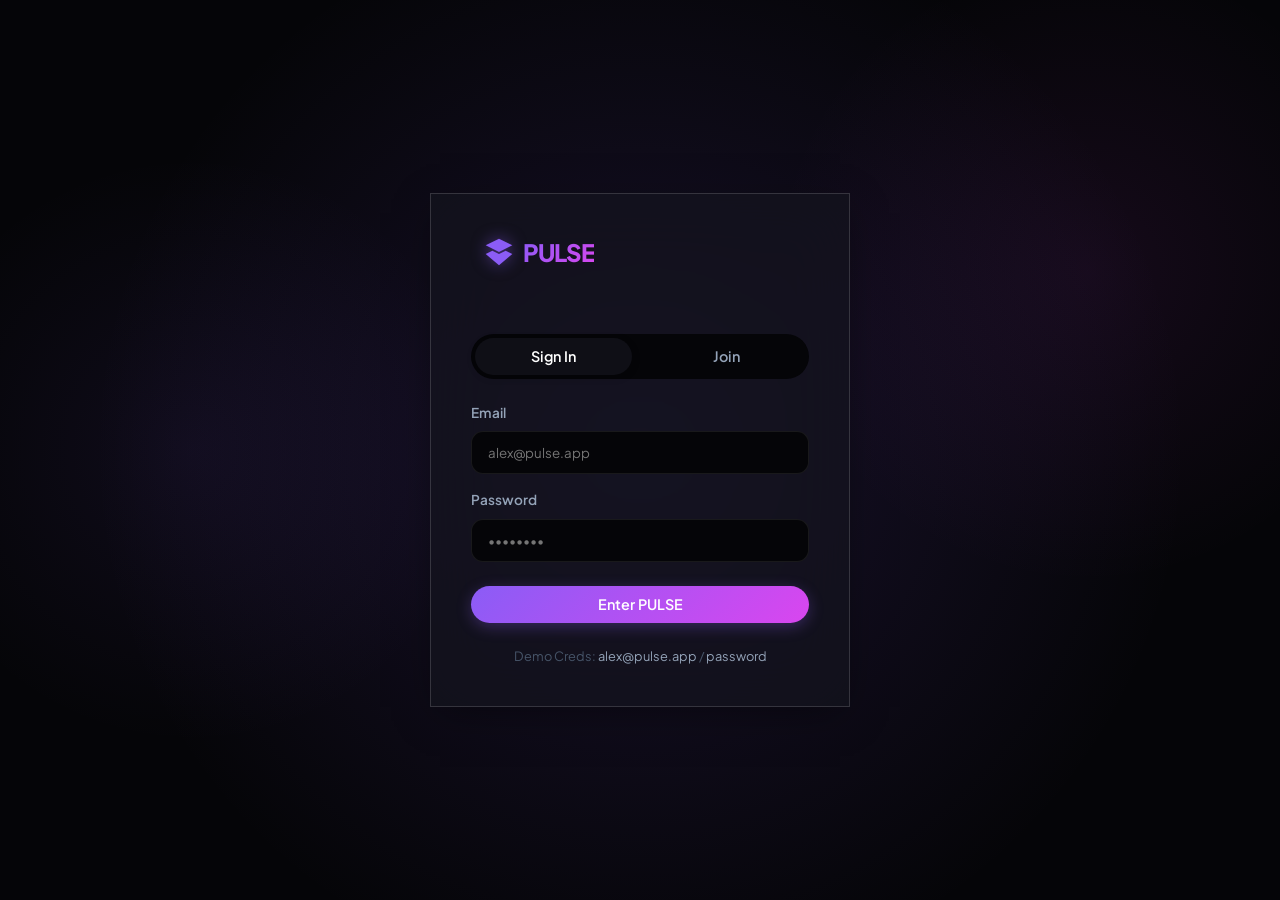
==== commit b5bcc636: "Update index.html" ====
--- a/index.html
+++ b/index.html
@@ -1,1117 +1,993 @@
 <!DOCTYPE html>
-<html lang="en">
+<html lang="en" data-theme="dark">
 <head>
   <meta charset="UTF-8">
-  <meta name="viewport" content="width=device-width, initial-scale=1.0, maximum-scale=1.0, user-scalable=no">
-  <title>PULSE — Social Platform</title>
+  <meta name="viewport" content="width=device-width, initial-scale=1.0, maximum-scale=1.0, user-scalable=no, viewport-fit=cover">
+  <title>PULSE ◈ — Godmode</title>
   
   <!-- Fonts -->
   <link rel="preconnect" href="https://fonts.googleapis.com">
   <link rel="preconnect" href="https://fonts.gstatic.com" crossorigin>
-  <link href="https://fonts.googleapis.com/css2?family=Poppins:wght@400;500;600;700;800&display=swap" rel="stylesheet">
+  <link href="https://fonts.googleapis.com/css2?family=Plus+Jakarta+Sans:wght@400;500;600;700;800&display=swap" rel="stylesheet">
 
   <style>
-    /* =========================================
-       CSS VARIABLES & THEME (Light Default)
-       ========================================= */
+    /* ============================================================
+       GODMODE CSS SYSTEM
+       ============================================================ */
+    
+    /* --- VARIABLES --- */
     :root {
-      /* Palette - Light Theme */
-      --bg-body: #f0f2f5;
-      --bg-card: #ffffff;
-      --bg-hover: #f2f2f2;
-      --bg-elevated: #ffffff;
-      --border: #e4e6eb;
-      --border-light: #f0f2f5;
-
-      /* Text */
-      --text-main: #050505;
-      --text-muted: #65676b;
-      --text-light: #b0b3b8;
-
-      /* Brand */
-      --primary: #6366f1; /* Indigo */
-      --primary-hover: #4f46e5;
-      --primary-text: #ffffff;
-      
-      --accent: #ec4899; /* Pink */
-
-      /* Status */
-      --success: #10b981;
-      --warning: #f59e0b;
-      --error: #ef4444;
-
-      /* Dimensions */
-      --header-height: 60px;
-      --sidebar-width: 275px;
-      --radius-md: 12px;
-      --radius-lg: 16px;
+      /* Palette: Midnight & Neon */
+      --bg-deep:      #050508;
+      --bg-surface:   #0f0f16;
+      --bg-glass:     rgba(20, 20, 30, 0.7);
+      --bg-glass-heavy: rgba(10, 10, 18, 0.85);
+      --bg-hover:     rgba(255, 255, 255, 0.05);
+      --bg-active:    rgba(255, 255, 255, 0.1);
+      
+      --accent:       #8b5cf6;       /* Violet */
+      --accent-glow:  rgba(139, 92, 246, 0.5);
+      --accent-gradient: linear-gradient(135deg, #8b5cf6, #d946ef);
+      
+      --success:      #10b981;
+      --warning:      #f59e0b;
+      --error:        #ef4444;
+      --info:         #3b82f6;
+
+      --text-main:    #ffffff;
+      --text-sec:     #94a3b8;
+      --text-mute:    #475569;
+      
+      --border:       rgba(255, 255, 255, 0.08);
+      --border-strong: rgba(255, 255, 255, 0.15);
+      --border-glow:  rgba(139, 92, 246, 0.3);
+
+      --font-main: 'Plus Jakarta Sans', -apple-system, sans-serif;
+      
+      --sidebar-w:   280px;
+      --rightbar-w:  320px;
+      --content-max: 680px;
+
+      --radius-sm:  8px;
+      --radius-md:  12px;
+      --radius-lg:  16px;
+      --radius-xl:  24px;
       --radius-full: 9999px;
 
-      /* Transitions */
-      --t-fast: 0.2s ease;
-      --shadow-sm: 0 1px 2px rgba(0,0,0,0.05);
-      --shadow-md: 0 4px 12px rgba(0,0,0,0.08);
-      --shadow-lg: 0 8px 24px rgba(0,0,0,0.12);
-    }
-
-    [data-theme="dark"] {
-      --bg-body: #18191a;
-      --bg-card: #242526;
-      --bg-hover: #3a3b3c;
-      --bg-elevated: #242526;
-      --border: #3e4042;
-      --border-light: #3e4042;
-      --text-main: #e4e6eb;
-      --text-muted: #b0b3b8;
-      --text-light: #65676b;
-      --primary: #818cf8;
-      --primary-hover: #6366f1;
-    }
-
-    /* =========================================
-       RESET & BASE
-       ========================================= */
-    * { box-sizing: border-box; margin: 0; padding: 0; }
+      --shadow-sm:  0 2px 8px rgba(0,0,0,0.2);
+      --shadow-lg:  0 10px 40px -10px rgba(0,0,0,0.5);
+      --shadow-glow: 0 0 20px var(--accent-glow);
+
+      --ease-spring: cubic-bezier(0.34, 1.56, 0.64, 1);
+      --ease-smooth: cubic-bezier(0.4, 0, 0.2, 1);
+    }
+
+    [data-theme="light"] {
+      --bg-deep:      #f8fafc;
+      --bg-surface:   #ffffff;
+      --bg-glass:     rgba(255, 255, 255, 0.8);
+      --bg-glass-heavy: rgba(255, 255, 255, 0.95);
+      --bg-hover:     rgba(0, 0, 0, 0.04);
+      --bg-active:    rgba(0, 0, 0, 0.08);
+      --text-main:    #0f172a;
+      --text-sec:     #475569;
+      --text-mute:    #94a3b8;
+      --border:       rgba(0, 0, 0, 0.08);
+      --border-strong: rgba(0, 0, 0, 0.12);
+      --shadow-sm:  0 2px 10px rgba(0,0,0,0.05);
+      --shadow-lg:  0 10px 30px -5px rgba(0,0,0,0.1);
+    }
+
+    /* --- RESET & BASE --- */
+    *, *::before, *::after { box-sizing: border-box; margin: 0; padding: 0; outline: none; -webkit-tap-highlight-color: transparent; }
+    html { font-size: 16px; scroll-behavior: smooth; }
     body {
-      font-family: 'Poppins', sans-serif;
-      background-color: var(--bg-body);
+      font-family: var(--font-main);
+      background-color: var(--bg-deep);
+      background-image: 
+        radial-gradient(circle at 15% 50%, rgba(139, 92, 246, 0.08), transparent 25%),
+        radial-gradient(circle at 85% 30%, rgba(217, 70, 239, 0.08), transparent 25%);
       color: var(--text-main);
-      font-size: 15px;
       line-height: 1.5;
+      min-height: 100vh;
       overflow-x: hidden;
-      transition: background-color var(--t-fast), color var(--t-fast);
-    }
-    a { text-decoration: none; color: inherit; cursor: pointer; }
-    button { font-family: inherit; border: none; background: none; cursor: pointer; }
-    input, textarea { font-family: inherit; }
-    ul { list-style: none; }
-
-    /* =========================================
-       UTILITIES & COMPONENTS
-       ========================================= */
+      transition: background-color 0.3s ease;
+    }
+
+    /* Custom Scrollbar */
+    ::-webkit-scrollbar { width: 6px; }
+    ::-webkit-scrollbar-track { background: transparent; }
+    ::-webkit-scrollbar-thumb { background: var(--border-strong); border-radius: 10px; }
+    ::-webkit-scrollbar-thumb:hover { background: var(--text-sec); }
+
+    a { color: inherit; text-decoration: none; cursor: pointer; }
+    button { cursor: pointer; border: none; background: none; font-family: inherit; }
+    
+    /* Typography */
+    h1, h2, h3, h4 { font-weight: 700; letter-spacing: -0.02em; }
+    p { color: var(--text-sec); }
+    .text-gradient {
+      background: var(--accent-gradient);
+      -webkit-background-clip: text;
+      -webkit-text-fill-color: transparent;
+      background-clip: text;
+    }
+
+    /* --- UTILITIES --- */
+    .glass { background: var(--bg-glass); backdrop-filter: blur(20px); -webkit-backdrop-filter: blur(20px); border-bottom: 1px solid var(--border); }
+    .glass-panel { background: var(--bg-glass); border: 1px solid var(--border); backdrop-filter: blur(12px); border-radius: var(--radius-xl); }
+    .flex-center { display: flex; align-items: center; justify-content: center; }
     .hidden { display: none !important; }
-    .fade-in { animation: fadeIn 0.3s ease-in-out; }
-    @keyframes fadeIn { from { opacity: 0; transform: translateY(10px); } to { opacity: 1; transform: translateY(0); } }
-
-    /* Buttons */
+    .fade-enter { animation: fadeIn 0.3s var(--ease-smooth) forwards; }
+    .slide-up { animation: slideUp 0.4s var(--ease-spring) forwards; }
+    
+    @keyframes fadeIn { from { opacity: 0; } to { opacity: 1; } }
+    @keyframes slideUp { from { opacity: 0; transform: translateY(20px); } to { opacity: 1; transform: translateY(0); } }
+
+    /* --- COMPONENTS --- */
     .btn {
-      display: inline-flex; align-items: center; justify-content: center;
-      padding: 8px 16px; border-radius: var(--radius-full); font-weight: 600;
-      transition: all var(--t-fast); gap: 8px;
-    }
-    .btn-sm { padding: 6px 12px; font-size: 0.85rem; }
-    .btn-primary { background: var(--primary); color: var(--primary-text); }
-    .btn-primary:hover { background: var(--primary-hover); }
-    .btn-outline { border: 1px solid var(--border); color: var(--text-main); background: transparent; }
-    .btn-outline:hover { background: var(--bg-hover); }
-    .btn-ghost { color: var(--text-muted); }
-    .btn-ghost:hover { background: rgba(0,0,0,0.05); color: var(--text-main); }
-    .btn-danger { background: rgba(239, 68, 68, 0.1); color: var(--error); }
-    .btn-danger:hover { background: rgba(239, 68, 68, 0.2); }
-    .btn-icon { padding: 8px; border-radius: 50%; color: var(--text-main); }
-    .btn-icon:hover { background: var(--bg-hover); }
-
-    /* Form Elements */
-    .form-group { margin-bottom: 1rem; }
-    .form-label { display: block; font-weight: 600; margin-bottom: 0.5rem; font-size: 0.9rem; }
-    .form-input, .form-textarea {
-      width: 100%; padding: 10px 14px; border: 1px solid var(--border);
-      border-radius: var(--radius-md); background: var(--bg-card);
-      color: var(--text-main); font-size: 0.95rem; transition: border var(--t-fast);
-    }
-    .form-input:focus, .form-textarea:focus { outline: none; border-color: var(--primary); }
-    .form-textarea { resize: vertical; min-height: 80px; }
-
-    /* Avatar */
-    .avatar { border-radius: 50%; object-fit: cover; background: #ddd; flex-shrink: 0; }
-    .avatar-placeholder {
-      border-radius: 50%; display: flex; align-items: center; justify-content: center;
-      color: #fff; font-weight: 700; text-transform: uppercase;
-    }
-
-    /* Toast Notifications */
-    #toast-container {
-      position: fixed; bottom: 24px; left: 50%; transform: translateX(-50%);
-      z-index: 9999; display: flex; flex-direction: column; gap: 8px; pointer-events: none;
-    }
-    .toast {
-      background: var(--text-main); color: var(--bg-body);
-      padding: 12px 24px; border-radius: var(--radius-full);
-      box-shadow: var(--shadow-lg); font-weight: 500; font-size: 0.9rem;
-      display: flex; align-items: center; gap: 10px;
-      animation: slideUp 0.3s ease; pointer-events: auto;
-    }
-    .toast.success { background: var(--success); color: white; }
-    .toast.error { background: var(--error); color: white; }
-    @keyframes slideUp { from { transform: translateY(20px); opacity: 0; } to { transform: translateY(0); opacity: 1; } }
-
-    /* Modal */
-    .modal-overlay {
-      position: fixed; top: 0; left: 0; width: 100%; height: 100%;
-      background: rgba(0,0,0,0.6); z-index: 5000; display: flex;
-      align-items: center; justify-content: center; opacity: 0; pointer-events: none;
-      transition: opacity 0.2s; backdrop-filter: blur(4px);
-    }
-    .modal-overlay.active { opacity: 1; pointer-events: auto; }
-    .modal-content {
-      background: var(--bg-card); width: 90%; max-width: 500px;
-      border-radius: var(--radius-lg); padding: 24px; position: relative;
-      box-shadow: var(--shadow-lg); transform: scale(0.95); transition: transform 0.2s;
-      max-height: 90vh; overflow-y: auto;
-    }
-    .modal-overlay.active .modal-content { transform: scale(1); }
-    .modal-close { position: absolute; top: 16px; right: 16px; font-size: 24px; color: var(--text-muted); }
-    .modal-close:hover { color: var(--text-main); }
-
-    /* =========================================
-       AUTH LAYOUT
-       ========================================= */
-    .auth-page {
+      display: inline-flex; align-items: center; justify-content: center; gap: 0.5rem;
+      padding: 0.6rem 1.25rem; border-radius: var(--radius-full); font-weight: 600;
+      font-size: 0.9rem; transition: all 0.2s var(--ease-smooth); position: relative; overflow: hidden;
+    }
+    .btn-primary { background: var(--accent-gradient); color: #fff; box-shadow: 0 4px 15px rgba(139, 92, 246, 0.3); }
+    .btn-primary:hover { transform: translateY(-1px); box-shadow: 0 6px 20px rgba(139, 92, 246, 0.4); }
+    .btn-primary:active { transform: translateY(0); }
+    
+    .btn-ghost { color: var(--text-sec); background: transparent; }
+    .btn-ghost:hover { color: var(--text-main); background: var(--bg-hover); }
+    
+    .btn-icon { width: 40px; height: 40px; border-radius: 50%; display: flex; align-items: center; justify-content: center; color: var(--text-sec); transition: 0.2s; }
+    .btn-icon:hover { background: var(--bg-hover); color: var(--accent); transform: scale(1.05); }
+
+    .input-field {
+      width: 100%; background: var(--bg-deep); border: 1px solid var(--border);
+      color: var(--text-main); padding: 0.75rem 1rem; border-radius: var(--radius-md);
+      font-family: inherit; transition: 0.2s;
+    }
+    .input-field:focus { border-color: var(--accent); box-shadow: 0 0 0 3px rgba(139, 92, 246, 0.15); }
+
+    .avatar { border-radius: 50%; object-fit: cover; background: var(--bg-surface); border: 1px solid var(--border); flex-shrink: 0; }
+    .story-ring {
+      padding: 2.5px; border-radius: 50%;
+      background: var(--border); position: relative;
+    }
+    .story-ring.has-story {
+      background: var(--accent-gradient);
+      box-shadow: 0 0 10px var(--accent-glow);
+    }
+
+    /* --- LAYOUT --- */
+    #app { display: flex; min-height: 100vh; max-width: 1440px; margin: 0 auto; position: relative; }
+    
+    /* Sidebar */
+    aside.sidebar {
+      width: var(--sidebar-w); height: 100vh; position: fixed; top: 0; left: 0;
+      padding: 1.5rem 1rem; display: flex; flex-direction: column; border-right: 1px solid var(--border);
+      background: var(--bg-glass-heavy); backdrop-filter: blur(20px); z-index: 50;
+    }
+    .logo { font-size: 1.5rem; font-weight: 800; padding: 0 0.75rem 2rem; display: flex; align-items: center; gap: 0.5rem; letter-spacing: -1px; }
+    .logo svg { color: var(--accent); filter: drop-shadow(0 0 8px var(--accent-glow)); }
+    
+    .nav-item {
+      display: flex; align-items: center; gap: 1rem; padding: 0.8rem 1rem;
+      border-radius: var(--radius-xl); color: var(--text-sec); font-weight: 600; font-size: 1rem;
+      transition: 0.2s; margin-bottom: 0.25rem;
+    }
+    .nav-item:hover { background: var(--bg-hover); color: var(--text-main); }
+    .nav-item.active { background: var(--accent-gradient); color: #fff; box-shadow: var(--shadow-glow); }
+    .nav-item svg { width: 22px; height: 22px; stroke-width: 2; }
+    
+    /* Main Content */
+    main.main-content {
+      margin-left: var(--sidebar-w); flex: 1; display: flex; justify-content: center;
+      min-height: 100vh; border-right: 1px solid var(--border); background: transparent;
+    }
+    .page-container { width: 100%; max-width: var(--content-max); min-width: 0; position: relative; }
+
+    /* Right Panel */
+    aside.right-panel {
+      width: var(--rightbar-w); position: fixed; right: 0; top: 0; height: 100vh;
+      padding: 1.5rem; overflow-y: auto; border-left: 1px solid var(--border);
+      background: rgba(0,0,0,0.2); backdrop-filter: blur(10px); z-index: 40;
+    }
+
+    /* --- PAGE VIEWS --- */
+    .view-section { display: none; animation: fadeIn 0.3s ease; }
+    .view-section.active { display: block; }
+
+    /* Auth */
+    .auth-container {
       min-height: 100vh; display: flex; align-items: center; justify-content: center;
-      background: linear-gradient(135deg, #e0e7ff 0%, #f3e8ff 100%);
+      background: radial-gradient(circle at center, rgba(139,92,246,0.15) 0%, transparent 70%);
     }
     .auth-card {
-      background: var(--bg-card); width: 100%; max-width: 420px;
-      padding: 40px; border-radius: 24px; box-shadow: var(--shadow-lg); text-align: center;
-    }
-    .auth-logo { font-size: 28px; font-weight: 800; color: var(--primary); margin-bottom: 8px; display: flex; align-items: center; justify-content: center; gap: 8px; }
-    .auth-logo-mark { font-size: 32px; }
-    .auth-tabs { display: flex; margin: 24px 0; background: var(--bg-body); padding: 4px; border-radius: 12px; }
-    .auth-tab { flex: 1; padding: 8px; border-radius: 8px; font-weight: 600; color: var(--text-muted); transition: all 0.2s; }
-    .auth-tab.active { background: var(--bg-card); color: var(--text-main); shadow: var(--shadow-sm); }
-
-    /* =========================================
-       MAIN APP LAYOUT
-       ========================================= */
-    .app-layout { display: flex; min-height: 100vh; }
-    
-    /* Sidebar */
-    .sidebar {
-      width: var(--sidebar-width); height: 100vh; position: sticky; top: 0;
-      background: var(--bg-card); border-right: 1px solid var(--border);
-      padding: 24px 16px; display: flex; flex-direction: column;
-      transition: transform 0.3s ease; z-index: 100;
-    }
-    .nav-item {
-      display: flex; align-items: center; gap: 16px; padding: 12px 16px;
-      border-radius: var(--radius-full); color: var(--text-muted);
-      font-weight: 600; margin-bottom: 4px; transition: all 0.2s;
-    }
-    .nav-item:hover { background: var(--bg-hover); color: var(--text-main); }
-    .nav-item.active { background: var(--primary); color: white; }
-    .nav-item.active:hover { background: var(--primary-hover); }
-    .sidebar-post-btn {
-      margin-top: 16px; background: var(--primary); color: white;
-      padding: 14px; border-radius: 24px; font-weight: 700; width: 100%;
-      box-shadow: 0 4px 10px rgba(99, 102, 241, 0.3); transition: transform 0.1s;
-    }
-    .sidebar-post-btn:active { transform: scale(0.98); }
-
-    /* Main Content */
-    .main-content { flex: 1; max-width: 680px; margin: 0 auto; border-right: 1px solid var(--border); min-height: 100vh; }
-    .content-header { 
-      position: sticky; top: 0; background: rgba(255,255,255,0.85); backdrop-filter: blur(12px);
-      padding: 16px; border-bottom: 1px solid var(--border); z-index: 50;
-      display: flex; justify-content: space-between; align-items: center;
-    }
-    [data-theme="dark"] .content-header { background: rgba(36, 37, 38, 0.85); }
-    
-    /* Right Panel */
-    .right-panel { width: 350px; padding: 24px; display: none; }
-    @media (min-width: 1100px) { .right-panel { display: block; } }
-
-    /* =========================================
-       FEED & POSTS
-       ========================================= */
-    .stories-bar { 
-      padding: 16px; display: flex; gap: 16px; overflow-x: auto; 
-      scrollbar-width: none; border-bottom: 1px solid var(--border);
-    }
-    .stories-bar::-webkit-scrollbar { display: none; }
-    .story-item { display: flex; flex-direction: column; align-items: center; gap: 6px; cursor: pointer; min-width: 70px; }
-    .story-ring { 
-      width: 64px; height: 64px; border-radius: 50%; padding: 3px;
-      background: linear-gradient(45deg, var(--primary), var(--accent)); 
-    }
-    .story-avatar-wrap { width: 100%; height: 100%; background: var(--bg-card); border-radius: 50%; padding: 2px; }
-    .story-label { font-size: 0.75rem; color: var(--text-muted); }
-
-    .post-composer-inline { padding: 16px; border-bottom: 1px solid var(--border); display: flex; gap: 12px; }
-    .composer-input-wrap { flex: 1; }
-    .composer-textarea {
-      width: 100%; border: none; background: transparent; resize: none; font-size: 1.1rem;
-      padding: 8px 0; outline: none; color: var(--text-main); min-height: 40px;
-    }
-    .composer-actions { display: flex; justify-content: space-between; align-items: center; margin-top: 8px; }
-
-    .post-card { padding: 16px; border-bottom: 1px solid var(--border); transition: background 0.2s; }
-    .post-card:hover { background: rgba(0,0,0,0.01); }
-    .post-header { display: flex; justify-content: space-between; margin-bottom: 12px; }
-    .post-author { display: flex; gap: 12px; align-items: center; }
-    .author-meta { display: flex; flex-direction: column; }
-    .author-name { font-weight: 700; font-size: 0.95rem; }
-    .author-time, .post-handle { font-size: 0.8rem; color: var(--text-muted); }
-    .post-content { margin-bottom: 12px; font-size: 1rem; white-space: pre-wrap; }
-    .post-actions { display: flex; justify-content: space-between; max-width: 400px; margin-top: 12px; }
-    .action-btn { 
-      display: flex; align-items: center; gap: 6px; color: var(--text-muted); 
-      font-weight: 600; font-size: 0.9rem; transition: color 0.2s;
-    }
-    .action-btn:hover { color: var(--primary); }
-    .action-btn.liked { color: var(--accent); }
-
-    /* Hashtags & Mentions */
-    .hashtag { color: var(--primary); font-weight: 600; }
-    .mention { color: var(--primary); font-weight: 600; }
-    .link { color: var(--primary); text-decoration: underline; }
-
-    /* =========================================
-       MESSAGES
-       ========================================= */
-    .messages-layout { display: flex; height: calc(100vh - 60px); overflow: hidden; }
-    .conv-list { width: 320px; border-right: 1px solid var(--border); overflow-y: auto; }
-    .conv-item { padding: 16px; display: flex; gap: 12px; cursor: pointer; transition: background 0.2s; border-bottom: 1px solid var(--border-light); }
+      width: 100%; max-width: 420px; padding: 2.5rem; background: var(--bg-glass);
+      border: 1px solid var(--border-strong); border-radius: var(--radius-2xl);
+      box-shadow: var(--shadow-lg); backdrop-filter: blur(30px);
+      animation: slideUp 0.5s var(--ease-spring);
+    }
+    
+    /* Feed & Posts */
+    .feed-header { position: sticky; top: 0; z-index: 30; background: rgba(5, 5, 8, 0.8); backdrop-filter: blur(12px); padding: 1rem; border-bottom: 1px solid var(--border); display: flex; justify-content: space-between; align-items: center; }
+    .stories-tray { display: flex; gap: 1rem; padding: 1rem; overflow-x: auto; scrollbar-width: none; margin-bottom: 0.5rem; }
+    
+    .post-card {
+      background: var(--bg-surface); border: 1px solid var(--border); border-radius: var(--radius-xl);
+      padding: 1.25rem; margin-bottom: 1rem; transition: 0.2s; position: relative;
+    }
+    .post-card:hover { border-color: var(--border-strong); box-shadow: var(--shadow-sm); }
+    
+    .post-header { display: flex; justify-content: space-between; margin-bottom: 0.75rem; }
+    .post-meta { display: flex; align-items: center; gap: 0.75rem; }
+    .post-actions { display: flex; gap: 1.5rem; margin-top: 1rem; padding-top: 0.75rem; border-top: 1px solid var(--border); }
+    .action-btn { display: flex; align-items: center; gap: 0.4rem; color: var(--text-sec); font-size: 0.9rem; font-weight: 500; transition: 0.2s; }
+    .action-btn:hover { color: var(--text-main); }
+    .action-btn.liked { color: var(--error); }
+    .action-btn.liked svg { fill: var(--error); stroke: var(--error); animation: heartPop 0.4s var(--ease-spring); }
+    
+    @keyframes heartPop { 0% { transform: scale(1); } 50% { transform: scale(1.3); } 100% { transform: scale(1); } }
+
+    /* Composer */
+    .composer { padding: 1rem; border-bottom: 1px solid var(--border); background: var(--bg-surface); margin-bottom: 1rem; border-radius: var(--radius-xl); display: flex; gap: 1rem; }
+    .composer-input { flex: 1; background: transparent; border: none; resize: none; font-size: 1.1rem; color: var(--text-main); font-family: inherit; min-height: 24px; }
+    .composer-input::placeholder { color: var(--text-mute); }
+
+    /* Messages */
+    .chat-layout { display: flex; height: calc(100vh - 60px); overflow: hidden; }
+    .conv-list { width: 320px; border-right: 1px solid var(--border); overflow-y: auto; background: var(--bg-surface); }
+    .conv-item { padding: 1rem; border-bottom: 1px solid var(--border); cursor: pointer; display: flex; gap: 0.75rem; transition: 0.2s; }
     .conv-item:hover, .conv-item.active { background: var(--bg-hover); }
-    .chat-area { flex: 1; display: flex; flex-direction: column; background: var(--bg-card); }
-    .chat-header { padding: 16px; border-bottom: 1px solid var(--border); font-weight: 700; display: flex; align-items: center; gap: 12px; }
-    .chat-messages { flex: 1; overflow-y: auto; padding: 20px; display: flex; flex-direction: column; gap: 16px; }
-    .message { max-width: 70%; padding: 12px 16px; border-radius: 18px; font-size: 0.95rem; position: relative; }
-    .message.mine { align-self: flex-end; background: var(--primary); color: white; border-bottom-right-radius: 4px; }
-    .message.theirs { align-self: flex-start; background: var(--bg-hover); color: var(--text-main); border-bottom-left-radius: 4px; }
-    .chat-input { padding: 16px; border-top: 1px solid var(--border); display: flex; gap: 12px; }
-
-    /* =========================================
-       PROFILE
-       ========================================= */
-    .profile-banner { height: 150px; background: linear-gradient(to right, #6366f1, #ec4899); }
-    .profile-header { padding: 0 16px 16px; position: relative; }
-    .profile-avatar-lg { 
-      width: 120px; height: 120px; border-radius: 50%; border: 4px solid var(--bg-card); 
-      margin-top: -60px; position: relative; background: var(--bg-card);
-    }
-    .profile-stats { display: flex; gap: 24px; margin: 12px 0; font-size: 0.95rem; }
-    .stat-num { font-weight: 700; color: var(--text-main); }
-    .stat-label { color: var(--text-muted); }
-
-    /* =========================================
-       RESPONSIVE
-       ========================================= */
-    .mobile-nav { 
-      display: none; position: fixed; bottom: 0; left: 0; width: 100%; height: 60px;
-      background: var(--bg-card); border-top: 1px solid var(--border); 
-      justify-content: space-around; align-items: center; z-index: 900;
-    }
-    .mobile-nav-item { color: var(--text-muted); padding: 10px; border-radius: 50%; }
-    .mobile-nav-item.active { color: var(--primary); }
-
-    @media (max-width: 1000px) {
-      .sidebar { display: none; }
-      .mobile-nav { display: flex; }
-      .right-panel { display: none; }
-      .main-content { max-width: 100%; border: none; }
-      .conv-list { width: 100%; display: flex; }
-      .messages-layout { flex-direction: column; }
-      .chat-area { position: fixed; top: 0; left: 0; width: 100%; height: 100%; z-index: 2000; transform: translateX(100%); transition: transform 0.3s; }
-      .chat-area.open { transform: translateX(0); }
-    }
+    .chat-area { flex: 1; display: flex; flex-direction: column; background: var(--bg-deep); }
+    .chat-messages { flex: 1; overflow-y: auto; padding: 1.5rem; display: flex; flex-direction: column; gap: 1rem; }
+    .message { max-width: 70%; padding: 0.75rem 1rem; border-radius: var(--radius-lg); font-size: 0.95rem; line-height: 1.4; position: relative; animation: slideUp 0.2s ease; }
+    .message.mine { align-self: flex-end; background: var(--accent); color: #fff; border-bottom-right-radius: 2px; }
+    .message.theirs { align-self: flex-start; background: var(--bg-surface); border: 1px solid var(--border); border-bottom-left-radius: 2px; }
+
+    /* Lightbox */
+    #lightbox {
+      position: fixed; inset: 0; background: rgba(0,0,0,0.95); z-index: 9999; display: none;
+      align-items: center; justify-content: center; backdrop-filter: blur(10px);
+    }
+    #lightbox.active { display: flex; animation: fadeIn 0.2s; }
+    #lightbox img { max-width: 90%; max-height: 90vh; border-radius: var(--radius-sm); box-shadow: 0 0 50px rgba(0,0,0,0.5); }
+
+    /* Mobile */
+    @media (max-width: 1024px) { aside.right-panel { display: none; } .main-content { border: none; } }
+    @media (max-width: 768px) {
+      aside.sidebar { display: none; }
+      main.main-content { margin-left: 0; padding-bottom: 80px; }
+      .mobile-nav { 
+        position: fixed; bottom: 0; left: 0; right: 0; height: 60px; 
+        background: var(--bg-glass-heavy); border-top: 1px solid var(--border);
+        display: flex; justify-content: space-around; align-items: center; z-index: 100;
+        backdrop-filter: blur(20px);
+      }
+      .conv-list { width: 80px; }
+      .conv-info { display: none; }
+    }
+    @media (min-width: 769px) { .mobile-nav { display: none; } }
+
+    /* Toast & Modal */
+    .toast-container { position: fixed; bottom: 24px; right: 24px; z-index: 10000; display: flex; flex-direction: column; gap: 10px; pointer-events: none; }
+    .toast { background: var(--bg-surface); border: 1px solid var(--border); color: var(--text-main); padding: 0.75rem 1.25rem; border-radius: var(--radius-md); box-shadow: var(--shadow-lg); display: flex; align-items: center; gap: 0.75rem; font-size: 0.9rem; pointer-events: auto; animation: slideInRight 0.3s var(--ease-spring); }
+    @keyframes slideInRight { from { transform: translateX(100%); opacity: 0; } to { transform: translateX(0); opacity: 1; } }
+
+    .modal-overlay { position: fixed; inset: 0; background: rgba(0,0,0,0.6); backdrop-filter: blur(4px); z-index: 2000; display: flex; align-items: center; justify-content: center; animation: fadeIn 0.2s; }
+    .modal-content { background: var(--bg-surface); width: 90%; max-width: 500px; border-radius: var(--radius-xl); border: 1px solid var(--border); box-shadow: var(--shadow-lg); overflow: hidden; animation: modalPop 0.3s var(--ease-spring); }
+    @keyframes modalPop { from { transform: scale(0.9); opacity: 0; } to { transform: scale(1); opacity: 1; } }
+
+    /* Particle Effect */
+    .particle { position: absolute; pointer-events: none; animation: floatUp 1s ease-out forwards; color: var(--error); }
+    @keyframes floatUp { 0% { transform: translateY(0) scale(1); opacity: 1; } 100% { transform: translateY(-40px) scale(0); opacity: 0; } }
+
   </style>
 </head>
 <body>
 
-  <!-- Toast Container -->
-  <div id="toast-container"></div>
+  <!-- LIGHTBOX -->
+  <div id="lightbox" onclick="UI.closeLightbox()">
+    <img id="lightbox-img" src="" alt="Full view">
+  </div>
+
+  <!-- TOASTS -->
+  <div class="toast-container" id="toast-container"></div>
+
+  <!-- MODAL CONTAINER -->
+  <div id="modal-root"></div>
 
   <!-- AUTH VIEW -->
-  <div id="view-auth" class="auth-page fade-in">
-    <div class="auth-card">
-      <div class="auth-logo">
-        <span class="auth-logo-mark">◈</span> PULSE
+  <section id="view-auth" class="view-section active">
+    <div class="auth-container">
+      <div class="auth-card">
+        <div class="logo flex-center" style="justify-content: flex-start; margin-bottom: 2rem;">
+          <svg width="32" height="32" viewBox="0 0 24 24" fill="currentColor"><path d="M12 2L2 7l10 5 10-5-10-5zm0 9l2.5-1.25L12 8.5l-2.5 1.25L12 11zm0 2.5l-5-2.5-5 2.5L12 22l10-8.5-5-2.5-5 2.5z"/></svg>
+          <span class="text-gradient">PULSE</span>
+        </div>
+        
+        <div style="display: flex; gap: 1rem; margin-bottom: 1.5rem; background: var(--bg-deep); padding: 4px; border-radius: var(--radius-full);">
+          <button id="tab-login" class="btn" style="flex:1; background: var(--bg-surface); color: var(--text-main); box-shadow: var(--shadow-sm);" onclick="AuthUI.switch('login')">Sign In</button>
+          <button id="tab-register" class="btn" style="flex:1; color: var(--text-sec);" onclick="AuthUI.switch('register')">Join</button>
+        </div>
+
+        <form id="auth-form" onsubmit="AuthUI.submit(event)">
+          <div id="login-fields">
+            <div style="margin-bottom: 1rem;">
+              <label style="display:block; margin-bottom: 0.5rem; font-size: 0.85rem; color: var(--text-sec); font-weight: 600;">Email</label>
+              <input type="text" id="auth-email" class="input-field" placeholder="alex@pulse.app">
+            </div>
+            <div style="margin-bottom: 1.5rem;">
+              <label style="display:block; margin-bottom: 0.5rem; font-size: 0.85rem; color: var(--text-sec); font-weight: 600;">Password</label>
+              <input type="password" id="auth-pass" class="input-field" placeholder="••••••••">
+            </div>
+          </div>
+          
+          <div id="register-fields" class="hidden">
+            <div style="display: grid; grid-template-columns: 1fr 1fr; gap: 1rem; margin-bottom: 1rem;">
+              <div>
+                <label style="display:block; margin-bottom: 0.5rem; font-size: 0.85rem; color: var(--text-sec); font-weight: 600;">Name</label>
+                <input type="text" id="reg-name" class="input-field" placeholder="Alex Doe">
+              </div>
+              <div>
+                <label style="display:block; margin-bottom: 0.5rem; font-size: 0.85rem; color: var(--text-sec); font-weight: 600;">Username</label>
+                <input type="text" id="reg-user" class="input-field" placeholder="@alex">
+              </div>
+            </div>
+          </div>
+
+          <button type="submit" class="btn btn-primary" style="width: 100%;">Enter PULSE</button>
+          
+          <div style="margin-top: 1.5rem; text-align: center; font-size: 0.8rem; color: var(--text-mute);">
+            Demo Creds: <span style="color: var(--text-sec);">alex@pulse.app</span> / <span style="color: var(--text-sec);">password</span>
+          </div>
+        </form>
       </div>
-      <p style="color:var(--text-muted); margin-bottom: 24px;">Where ideas spark and stories live</p>
-      
-      <div class="auth-tabs">
-        <button class="auth-tab active" id="tab-login" onclick="AuthUI.switchTab('login')">Sign In</button>
-        <button class="auth-tab" id="tab-register" onclick="AuthUI.switchTab('register')">Create Account</button>
+    </div>
+  </section>
+
+  <!-- MAIN APP STRUCTURE (Hidden until login) -->
+  <div id="app-shell" class="hidden">
+    
+    <!-- DESKTOP SIDEBAR -->
+    <aside class="sidebar">
+      <div class="logo">
+        <svg width="28" height="28" viewBox="0 0 24 24" fill="currentColor"><path d="M12 2L2 7l10 5 10-5-10-5zm0 9l2.5-1.25L12 8.5l-2.5 1.25L12 11zm0 2.5l-5-2.5-5 2.5L12 22l10-8.5-5-2.5-5 2.5z"/></svg>
+        <span class="text-gradient">PULSE</span>
       </div>
-
-      <!-- Login Form -->
-      <div id="login-panel">
-        <div class="form-group">
-          <input type="text" id="login-email" class="form-input" placeholder="Email or Username" autocomplete="username">
+      
+      <nav style="flex: 1;">
+        <a onclick="Router.go('feed')" class="nav-item active" id="nav-feed">
+          <svg viewBox="0 0 24 24" fill="none" stroke="currentColor" stroke-linecap="round" stroke-linejoin="round"><path d="M3 9l9-7 9 7v11a2 2 0 01-2 2H5a2 2 0 01-2-2z"></path><polyline points="9 22 9 12 15 12 15 22"></polyline></svg>
+          Home
+        </a>
+        <a onclick="Router.go('explore')" class="nav-item" id="nav-explore">
+          <svg viewBox="0 0 24 24" fill="none" stroke="currentColor" stroke-linecap="round" stroke-linejoin="round"><circle cx="12" cy="12" r="10"></circle><polygon points="16.24 7.76 14.12 14.12 7.76 16.24 9.88 9.88 16.24 7.76"></polygon></svg>
+          Explore
+        </a>
+        <a onclick="Router.go('notifications')" class="nav-item" id="nav-notifications">
+          <svg viewBox="0 0 24 24" fill="none" stroke="currentColor" stroke-linecap="round" stroke-linejoin="round"><path d="M18 8A6 6 0 006 8c0 7-3 9-3 9h18s-3-2-3-9"></path><path d="M13.73 21a2 2 0 01-3.46 0"></path></svg>
+          Notifications <span id="badge-notif" class="hidden" style="margin-left:auto; background:var(--error); width:8px; height:8px; border-radius:50%;"></span>
+        </a>
+        <a onclick="Router.go('messages')" class="nav-item" id="nav-messages">
+          <svg viewBox="0 0 24 24" fill="none" stroke="currentColor" stroke-linecap="round" stroke-linejoin="round"><path d="M21 15a2 2 0 01-2 2H7l-4 4V5a2 2 0 012-2h14a2 2 0 012 2z"></path></svg>
+          Messages <span id="badge-msg" class="hidden" style="margin-left:auto; background:var(--error); width:8px; height:8px; border-radius:50%;"></span>
+        </a>
+        <a onclick="Router.go('profile')" class="nav-item" id="nav-profile">
+          <svg viewBox="0 0 24 24" fill="none" stroke="currentColor" stroke-linecap="round" stroke-linejoin="round"><path d="M20 21v-2a4 4 0 00-4-4H8a4 4 0 00-4 4v2"></path><circle cx="12" cy="7" r="4"></circle></svg>
+          Profile
+        </a>
+      </nav>
+
+      <button onclick="UI.openComposer()" class="btn btn-primary" style="width: 100%; border-radius: var(--radius-xl); margin-bottom: 1.5rem; padding: 0.9rem;">
+        <svg width="20" height="20" viewBox="0 0 24 24" fill="none" stroke="currentColor" stroke-width="2.5"><line x1="12" y1="5" x2="12" y2="19"></line><line x1="5" y1="12" x2="19" y2="12"></line></svg>
+        Post
+      </button>
+
+      <div class="flex-center" style="justify-content: flex-start; gap: 0.75rem; padding: 0.75rem; border-radius: var(--radius-xl); cursor: pointer; transition: 0.2s;" onclick="Router.go('profile')" id="current-user-mini">
+        <!-- Injected by JS -->
+      </div>
+    </aside>
+
+    <!-- MAIN CONTENT AREA -->
+    <main class="main-content">
+      
+      <!-- FEED VIEW -->
+      <div id="view-feed" class="page-container view-section">
+        <header class="feed-header">
+          <h2 style="font-size: 1.25rem;">Home</h2>
+          <button class="btn-icon" title="Settings" onclick="Router.go('settings')">
+            <svg width="20" height="20" viewBox="0 0 24 24" fill="none" stroke="currentColor" stroke-width="2"><circle cx="12" cy="12" r="3"></circle><path d="M19.4 15a1.65 1.65 0 00.33 1.82l.06.06a2 2 0 010 2.83 2 2 0 01-2.83 0l-.06-.06a1.65 1.65 0 00-1.82-.33 1.65 1.65 0 00-1 1.51V21a2 2 0 01-4 0v-.09A1.65 1.65 0 009 19.4a1.65 1.65 0 00-1.82.33l-.06.06a2 2 0 01-2.83-2.83l.06-.06A1.65 1.65 0 004.68 15a1.65 1.65 0 00-1.51-1H3a2 2 0 010-4h.09A1.65 1.65 0 004.6 9a1.65 1.65 0 00-.33-1.82l-.06-.06a2 2 0 012.83-2.83l.06.06A1.65 1.65 0 009 4.68a1.65 1.65 0 001-1.51V3a2 2 0 014 0v.09a1.65 1.65 0 001 1.51 1.65 1.65 0 001.82-.33l.06-.06a2 2 0 012.83 2.83l-.06.06A1.65 1.65 0 0019.4 9a1.65 1.65 0 001.51 1H21a2 2 0 010 4h-.09a1.65 1.65 0 00-1.51 1z"></path></svg>
+          </button>
+        </header>
+        
+        <!-- Stories -->
+        <div class="stories-tray" id="stories-tray">
+          <!-- Injected JS -->
         </div>
-        <div class="form-group">
-          <input type="password" id="login-password" class="form-input" placeholder="Password" autocomplete="current-password">
+
+        <!-- Inline Composer -->
+        <div class="composer slide-up" style="animation-delay: 0.1s;">
+          <div id="composer-avatar"></div>
+          <textarea id="quick-composer" class="composer-input" placeholder="What's happening?" rows="1"></textarea>
+          <div style="display: flex; gap: 0.5rem;">
+             <label class="btn-icon" style="color: var(--accent);">
+                <svg width="20" height="20" viewBox="0 0 24 24" fill="none" stroke="currentColor" stroke-width="2"><rect x="3" y="3" width="18" height="18" rx="2" ry="2"></rect><circle cx="8.5" cy="8.5" r="1.5"></circle><polyline points="21 15 16 10 5 21"></polyline></svg>
+                <input type="file" id="quick-file" accept="image/*" hidden multiple>
+             </label>
+             <button id="quick-post-btn" class="btn btn-primary btn-sm" disabled style="padding: 0.4rem 1rem;">Post</button>
+          </div>
         </div>
-        <div id="login-error" class="toast error hidden" style="position:static; width:100%; margin-bottom:1rem; justify-content:center;"></div>
-        <button class="btn btn-primary" style="width:100%" onclick="AuthUI.handleLogin()">Sign In</button>
-        <div style="margin-top: 20px; font-size: 0.85rem; color: var(--text-muted);">
-          Demo: <strong>alex@pulse.app</strong> / <strong>password123</strong>
+        <div id="composer-previews" style="display:flex; gap:0.5rem; padding: 0 1rem 1rem 4rem;"></div>
+
+        <!-- Feed Stream -->
+        <div id="feed-stream" style="padding-bottom: 2rem;">
+          <!-- Posts -->
+        </div>
+        
+        <div id="feed-loader" class="flex-center hidden" style="padding: 2rem;">
+          <svg width="24" height="24" viewBox="0 0 24 24" fill="none" stroke="var(--accent)" stroke-width="2" class="spin"><path d="M21 12a9 9 0 1 1-6.219-8.56"></path></svg>
         </div>
       </div>
 
-      <!-- Register Form -->
-      <div id="register-panel" class="hidden">
-        <div class="form-group">
-          <input type="text" id="reg-name" class="form-input" placeholder="Full Name">
-        </div>
-        <div class="form-group">
-          <input type="text" id="reg-username" class="form-input" placeholder="Username">
-        </div>
-        <div class="form-group">
-          <input type="email" id="reg-email" class="form-input" placeholder="Email" autocomplete="email">
-        </div>
-        <div class="form-group">
-          <input type="password" id="reg-password" class="form-input" placeholder="Password" autocomplete="new-password">
-        </div>
-        <div id="reg-error" class="toast error hidden" style="position:static; width:100%; margin-bottom:1rem; justify-content:center;"></div>
-        <button class="btn btn-primary" style="width:100%" onclick="AuthUI.handleRegister()">Create Account</button>
+      <!-- EXPLORE VIEW -->
+      <div id="view-explore" class="page-container view-section hidden">
+         <header class="feed-header">
+            <h2>Explore</h2>
+            <div style="position:relative; width: 200px;">
+               <input type="text" id="search-input" placeholder="Search..." class="input-field" style="padding-left: 2.2rem; border-radius: var(--radius-full); background: var(--bg-deep);">
+               <svg width="16" height="16" style="position:absolute; left: 0.8rem; top: 0.85rem; color: var(--text-mute);" viewBox="0 0 24 24" fill="none" stroke="currentColor" stroke-width="2"><circle cx="11" cy="11" r="8"></circle><line x1="21" y1="21" x2="16.65" y2="16.65"></line></svg>
+            </div>
+         </header>
+         <div style="padding: 1.5rem; display: grid; grid-template-columns: repeat(auto-fill, minmax(200px, 1fr)); gap: 1rem;" id="explore-grid">
+            <!-- Grid -->
+         </div>
       </div>
-    </div>
+
+      <!-- MESSAGES VIEW -->
+      <div id="view-messages" class="page-container view-section hidden" style="max-width: 100%;">
+         <div class="chat-layout">
+            <div class="conv-list" id="conv-list"></div>
+            <div class="chat-area">
+               <div id="chat-placeholder" class="flex-center" style="height: 100%; color: var(--text-mute); flex-direction: column; gap: 1rem;">
+                  <svg width="48" height="48" viewBox="0 0 24 24" fill="none" stroke="currentColor" stroke-width="1.5"><path d="M21 15a2 2 0 01-2 2H7l-4 4V5a2 2 0 012-2h14a2 2 0 012 2z"></path></svg>
+                  <p>Select a conversation</p>
+               </div>
+               <div id="active-chat" class="hidden" style="display: flex; flex-direction: column; height: 100%;">
+                  <header class="feed-header" style="padding: 0.75rem 1.5rem;">
+                     <div style="display: flex; align-items: center; gap: 0.75rem;">
+                        <button class="btn-icon" onclick="Messages.closeChat()" style="margin-right: 0.5rem; width: 32px; height: 32px;">&larr;</button>
+                        <div id="chat-header-user"></div>
+                     </div>
+                  </header>
+                  <div class="chat-messages" id="chat-bubbles"></div>
+                  <div style="padding: 1rem; border-top: 1px solid var(--border); background: var(--bg-surface); display: flex; gap: 0.75rem;">
+                     <input type="text" id="chat-input" class="input-field" style="border-radius: var(--radius-full);" placeholder="Type a message...">
+                     <button class="btn btn-primary" style="width: 44px; height: 44px; border-radius: 50%; padding: 0;" onclick="Messages.send()">
+                        <svg width="20" height="20" viewBox="0 0 24 24" fill="none" stroke="currentColor" stroke-width="2"><line x1="22" y1="2" x2="11" y2="13"></line><polygon points="22 2 15 22 11 13 2 9 22 2"></polygon></svg>
+                     </button>
+                  </div>
+               </div>
+            </div>
+         </div>
+      </div>
+
+      <!-- PROFILE VIEW -->
+      <div id="view-profile" class="page-container view-section hidden">
+         <div class="profile-header" style="height: 200px; background: var(--accent-gradient); position: relative;">
+            <div style="position: absolute; bottom: -50px; left: 1.5rem; display: flex; align-items: flex-end; justify-content: space-between; width: calc(100% - 3rem);">
+               <div style="width: 100px; height: 100px; border-radius: 50%; border: 4px solid var(--bg-deep); overflow: hidden; background: var(--bg-surface);" id="profile-banner-img"></div>
+               <div style="margin-bottom: 1rem; display: flex; gap: 0.5rem;">
+                  <button class="btn btn-outline" id="profile-action-btn">Edit Profile</button>
+               </div>
+            </div>
+         </div>
+         <div style="padding: 4rem 1.5rem 1.5rem;">
+            <h1 id="p-name" style="font-size: 1.5rem; margin-bottom: 0.25rem;">Name</h1>
+            <div id="p-handle" style="color: var(--text-sec); font-size: 0.95rem; margin-bottom: 1rem;">@handle</div>
+            <p id="p-bio" style="margin-bottom: 1rem;">Bio text</p>
+            <div style="display: flex; gap: 2rem; font-size: 0.9rem; margin-bottom: 2rem; color: var(--text-sec);">
+               <span><strong style="color: var(--text-main);">0</strong> Followers</span>
+               <span><strong style="color: var(--text-main);">0</strong> Following</span>
+            </div>
+            
+            <div style="border-bottom: 1px solid var(--border); display: flex; gap: 2rem; margin-bottom: 1rem;">
+               <button class="btn" style="color: var(--accent); border-bottom: 2px solid var(--accent); border-radius: 0;">Posts</button>
+               <button class="btn" style="color: var(--text-sec);">Media</button>
+            </div>
+            
+            <div id="profile-posts"></div>
+         </div>
+      </div>
+      
+      <!-- NOTIFICATIONS VIEW -->
+      <div id="view-notifications" class="page-container view-section hidden">
+         <header class="feed-header"><h2>Notifications</h2></header>
+         <div id="notif-list"></div>
+      </div>
+      
+      <!-- SETTINGS VIEW -->
+      <div id="view-settings" class="page-container view-section hidden">
+         <header class="feed-header"><h2>Settings</h2></header>
+         <div style="padding: 1.5rem;">
+            <div class="glass-panel" style="padding: 1.5rem; margin-bottom: 1rem;">
+               <h3 style="margin-bottom: 1rem;">Appearance</h3>
+               <div class="flex-center" style="justify-content: space-between;">
+                  <span>Dark Mode</span>
+                  <button class="btn-icon" onclick="App.toggleTheme()">Switch</button>
+               </div>
+            </div>
+            <button class="btn btn-danger" style="width: 100%; background: rgba(239, 68, 68, 0.1); color: var(--error);" onclick="Auth.logout()">Log Out</button>
+         </div>
+      </div>
+
+    </main>
+
+    <!-- RIGHT PANEL -->
+    <aside class="right-panel" id="right-panel">
+       <div style="margin-bottom: 2rem;">
+          <h3 style="font-size: 0.85rem; text-transform: uppercase; color: var(--text-mute); letter-spacing: 1px; margin-bottom: 1rem;">Trending</h3>
+          <div id="trending-list"></div>
+       </div>
+       
+       <div>
+          <h3 style="font-size: 0.85rem; text-transform: uppercase; color: var(--text-mute); letter-spacing: 1px; margin-bottom: 1rem;">Who to follow</h3>
+          <div id="suggested-list"></div>
+       </div>
+    </aside>
+
+    <!-- MOBILE NAV -->
+    <nav class="mobile-nav">
+       <button class="btn-icon" onclick="Router.go('feed')"><svg width="24" height="24" viewBox="0 0 24 24" fill="none" stroke="currentColor" stroke-width="2"><path d="M3 9l9-7 9 7v11a2 2 0 01-2 2H5a2 2 0 01-2-2z"></path></svg></button>
+       <button class="btn-icon" onclick="Router.go('explore')"><svg width="24" height="24" viewBox="0 0 24 24" fill="none" stroke="currentColor" stroke-width="2"><circle cx="12" cy="12" r="10"></circle><polygon points="16.24 7.76 14.12 14.12 7.76 16.24 9.88 9.88 16.24 7.76"></polygon></svg></button>
+       <button class="btn-icon" style="background: var(--accent); color: white; transform: translateY(-10px); box-shadow: 0 4px 10px rgba(139,92,246,0.4);" onclick="UI.openComposer()"><svg width="24" height="24" viewBox="0 0 24 24" fill="none" stroke="currentColor" stroke-width="2.5"><line x1="12" y1="5" x2="12" y2="19"></line><line x1="5" y1="12" x2="19" y2="12"></line></svg></button>
+       <button class="btn-icon" onclick="Router.go('messages')"><svg width="24" height="24" viewBox="0 0 24 24" fill="none" stroke="currentColor" stroke-width="2"><path d="M21 15a2 2 0 01-2 2H7l-4 4V5a2 2 0 012-2h14a2 2 0 012 2z"></path></svg></button>
+       <button class="btn-icon" onclick="Router.go('profile')"><svg width="24" height="24" viewBox="0 0 24 24" fill="none" stroke="currentColor" stroke-width="2"><path d="M20 21v-2a4 4 0 00-4-4H8a4 4 0 00-4 4v2"></path><circle cx="12" cy="7" r="4"></circle></svg></button>
+    </nav>
+
   </div>
 
-  <!-- APP VIEW (Shell) -->
-  <div id="view-app" class="app-layout hidden">
-    
-    <!-- Sidebar -->
-    <nav class="sidebar">
-      <div class="auth-logo" style="margin-bottom: 32px; padding-left: 12px;">
-        <span class="auth-logo-mark">◈</span> PULSE
-      </div>
-      
-      <a onclick="Router.go('feed')" class="nav-item" id="nav-feed">
-        <svg width="24" height="24" viewBox="0 0 24 24" fill="none" stroke="currentColor" stroke-width="2" stroke-linecap="round" stroke-linejoin="round"><path d="M3 9l9-7 9 7v11a2 2 0 01-2 2H5a2 2 0 01-2-2z"/><polyline points="9 22 9 12 15 12 15 22"/></svg>
-        Home
-      </a>
-      <a onclick="Router.go('explore')" class="nav-item" id="nav-explore">
-        <svg width="24" height="24" viewBox="0 0 24 24" fill="none" stroke="currentColor" stroke-width="2" stroke-linecap="round" stroke-linejoin="round"><circle cx="11" cy="11" r="8"/><line x1="21" y1="21" x2="16.65" y2="16.65"/></svg>
-        Explore
-      </a>
-      <a onclick="Router.go('notifications')" class="nav-item" id="nav-notifications">
-        <div style="position:relative">
-          <svg width="24" height="24" viewBox="0 0 24 24" fill="none" stroke="currentColor" stroke-width="2" stroke-linecap="round" stroke-linejoin="round"><path d="M18 8A6 6 0 006 8c0 7-3 9-3 9h18s-3-2-3-9"/><path d="M13.73 21a2 2 0 01-3.46 0"/></svg>
-          <span id="badge-notifications" style="position:absolute; top:-5px; right:-5px; background:var(--error); width:16px; height:16px; border-radius:50%; font-size:10px; color:white; display:none; align-items:center; justify-content:center;">0</span>
-        </div>
-        Notifications
-      </a>
-      <a onclick="Router.go('messages')" class="nav-item" id="nav-messages">
-        <div style="position:relative">
-          <svg width="24" height="24" viewBox="0 0 24 24" fill="none" stroke="currentColor" stroke-width="2" stroke-linecap="round" stroke-linejoin="round"><path d="M21 15a2 2 0 01-2 2H7l-4 4V5a2 2 0 012-2h14a2 2 0 012 2z"/></svg>
-          <span id="badge-messages" style="position:absolute; top:-5px; right:-5px; background:var(--error); width:16px; height:16px; border-radius:50%; font-size:10px; color:white; display:none; align-items:center; justify-content:center;">0</span>
-        </div>
-        Messages
-      </a>
-      <a onclick="Router.go('profile')" class="nav-item" id="nav-profile">
-        <svg width="24" height="24" viewBox="0 0 24 24" fill="none" stroke="currentColor" stroke-width="2" stroke-linecap="round" stroke-linejoin="round"><path d="M20 21v-2a4 4 0 00-4-4H8a4 4 0 00-4 4v2"/><circle cx="12" cy="7" r="4"/></svg>
-        Profile
-      </a>
-      <a onclick="Router.go('settings')" class="nav-item" id="nav-settings">
-        <svg width="24" height="24" viewBox="0 0 24 24" fill="none" stroke="currentColor" stroke-width="2" stroke-linecap="round" stroke-linejoin="round"><circle cx="12" cy="12" r="3"/><path d="M19.4 15a1.65 1.65 0 00.33 1.82l.06.06a2 2 0 010 2.83 2 2 0 01-2.83 0l-.06-.06a1.65 1.65 0 00-1.82-.33 1.65 1.65 0 00-1 1.51V21a2 2 0 01-4 0v-.09A1.65 1.65 0 009 19.4a1.65 1.65 0 00-1.82.33l-.06.06a2 2 0 01-2.83-2.83l.06-.06A1.65 1.65 0 004.68 15a1.65 1.65 0 00-1.51-1H3a2 2 0 010-4h.09A1.65 1.65 0 004.6 9a1.65 1.65 0 00-.33-1.82l-.06-.06a2 2 0 012.83-2.83l.06.06A1.65 1.65 0 009 4.68a1.65 1.65 0 001-1.51V3a2 2 0 014 0v.09a1.65 1.65 0 001 1.51 1.65 1.65 0 001.82-.33l.06-.06a2 2 0 012.83 2.83l-.06.06A1.65 1.65 0 0019.4 9a1.65 1.65 0 001.51 1H21a2 2 0 010 4h-.09a1.65 1.65 0 00-1.51 1z"/></svg>
-        Settings
-      </a>
-
-      <button class="sidebar-post-btn" onclick="App.openPostComposer()">
-        <svg width="20" height="20" viewBox="0 0 24 24" fill="none" stroke="currentColor" stroke-width="2" stroke-linecap="round" stroke-linejoin="round"><line x1="12" y1="5" x2="12" y2="19"/><line x1="5" y1="12" x2="19" y2="12"/></svg>
-        Post
-      </button>
-
-      <div style="margin-top: auto; padding-top: 16px; border-top: 1px solid var(--border);">
-        <div class="nav-item" style="cursor: default; padding-left: 8px;">
-          <div id="current-user-avatar"></div>
-          <div style="display:flex; flex-direction:column; overflow:hidden;">
-            <span id="current-user-name" style="font-size:0.9rem;">User</span>
-            <span id="current-user-handle" style="font-size:0.8rem;">@handle</span>
-          </div>
-          <button onclick="Auth.logout()" style="margin-left:auto; color:var(--text-muted);" title="Sign out">
-             <svg width="18" height="18" viewBox="0 0 24 24" fill="none" stroke="currentColor" stroke-width="2"><path d="M9 21H5a2 2 0 01-2-2V5a2 2 0 012-2h4"/><polyline points="16 17 21 12 16 7"/><line x1="21" y1="12" x2="9" y2="12"/></svg>
-          </button>
-        </div>
-      </div>
-    </nav>
-
-    <!-- Main Content Area -->
-    <main class="main-content" id="main-container">
-      <!-- Dynamic Content Injected Here -->
-    </main>
-
-    <!-- Right Panel -->
-    <aside class="right-panel">
-      <div style="margin-bottom: 24px;">
-        <h3 style="font-size: 1.1rem; font-weight: 800; margin-bottom: 16px;">Who to follow</h3>
-        <div id="suggested-users"></div>
-      </div>
-      <div>
-        <h3 style="font-size: 1.1rem; font-weight: 800; margin-bottom: 16px;">Trending</h3>
-        <div id="trending-topics"></div>
-      </div>
-    </aside>
-
-    <!-- Mobile Nav -->
-    <nav class="mobile-nav">
-      <a onclick="Router.go('feed')" class="mobile-nav-item" id="mob-feed">
-        <svg width="24" height="24" viewBox="0 0 24 24" fill="none" stroke="currentColor" stroke-width="2"><path d="M3 9l9-7 9 7v11a2 2 0 01-2 2H5a2 2 0 01-2-2z"/></svg>
-      </a>
-      <a onclick="Router.go('explore')" class="mobile-nav-item" id="mob-explore">
-        <svg width="24" height="24" viewBox="0 0 24 24" fill="none" stroke="currentColor" stroke-width="2"><circle cx="11" cy="11" r="8"/><line x1="21" y1="21" x2="16.65" y2="16.65"/></svg>
-      </a>
-      <a onclick="App.openPostComposer()" class="mobile-nav-item" style="color:var(--primary)">
-        <svg width="24" height="24" viewBox="0 0 24 24" fill="none" stroke="currentColor" stroke-width="2"><line x1="12" y1="5" x2="12" y2="19"/><line x1="5" y1="12" x2="19" y2="12"/></svg>
-      </a>
-      <a onclick="Router.go('notifications')" class="mobile-nav-item" id="mob-notifications">
-        <svg width="24" height="24" viewBox="0 0 24 24" fill="none" stroke="currentColor" stroke-width="2"><path d="M18 8A6 6 0 006 8c0 7-3 9-3 9h18s-3-2-3-9"/><path d="M13.73 21a2 2 0 01-3.46 0"/></svg>
-      </a>
-      <a onclick="Router.go('profile')" class="mobile-nav-item" id="mob-profile">
-        <svg width="24" height="24" viewBox="0 0 24 24" fill="none" stroke="currentColor" stroke-width="2"><path d="M20 21v-2a4 4 0 00-4-4H8a4 4 0 00-4 4v2"/><circle cx="12" cy="7" r="4"/></svg>
-      </a>
-    </nav>
-  </div>
-
-  <!-- Modal Overlay -->
-  <div id="modal-overlay" class="modal-overlay">
-    <div class="modal-content" id="modal-content"></div>
-  </div>
-
   <script>
-    /* =========================================
-       SEED DATA
-       ========================================= */
-    const SEED_DATA = {
-      users: [
-        { id: "uid_001", username: "alex_volkov", email: "alex@pulse.app", password: "5f4dcc3b5aa765d61d8327deb882cf99", displayName: "Alex Volkov", bio: "Full-stack dev. Building things that matter. ✦", avatar: null, avatarColor: "#6366f1", followers: ["uid_002", "uid_003"], following: ["uid_002"], bookmarks: [], theme: "light", verified: true, createdAt: "2024-01-10T08:00:00Z" },
-        { id: "uid_002", username: "maya_chen", email: "maya@pulse.app", password: "5f4dcc3b5aa765d61d8327deb882cf99", displayName: "Maya Chen", bio: "Photographer & visual artist. Light is my medium. 📸", avatar: null, avatarColor: "#ec4899", followers: ["uid_001"], following: ["uid_001"], bookmarks: [], theme: "light", verified: true, createdAt: "2024-01-12T09:30:00Z" },
-        { id: "uid_003", username: "ryan_okafor", email: "ryan@pulse.app", password: "5f4dcc3b5aa765d61d8327deb882cf99", displayName: "Ryan Okafor", bio: "Movement coach. Helping people find their edge 💪", avatar: null, avatarColor: "#f59e0b", followers: ["uid_001"], following: ["uid_001"], bookmarks: [], theme: "light", verified: false, createdAt: "2024-01-18T11:00:00Z" }
-      ],
-      posts: [
-        { id: "pid_001", authorId: "uid_001", content: "Just shipped a new feature for our design system — zero-dependency, pure CSS container queries. The web platform has genuinely leveled up. No more hacks. 🚀\n\n#webdev #css #frontend", images: [], likes: ["uid_002", "uid_003"], comments: [], hashtags: ["webdev", "css", "frontend"], shares: 12, createdAt: new Date().toISOString() },
-        { id: "pid_002", authorId: "uid_002", content: "Golden hour at the Brooklyn Bridge. Shot this on film — the grain adds something digital just can't replicate. Some moments deserve patience. 📷\n\n#photography #film #nyc", images: [], likes: ["uid_001"], comments: [], hashtags: ["photography", "film", "nyc"], shares: 28, createdAt: new Date(Date.now() - 3600000).toISOString() },
-        { id: "pid_003", authorId: "uid_003", content: "Week 12 of training complete. The discipline you build in the gym translates to every area of life. Consistency > intensity. Every. Single. Time. 💪\n\n#fitness #mindset", images: [], likes: [], comments: [], hashtags: ["fitness", "mindset"], shares: 5, createdAt: new Date(Date.now() - 7200000).toISOString() }
-      ],
-      conversations: [],
-      notifications: []
+    /* ============================================================
+       GODMODE ENGINE
+       ============================================================ */
+    
+    // --- 1. CORE UTILS ---
+    const $ = s => document.querySelector(s);
+    const $$ = s => document.querySelectorAll(s);
+    
+    const Utils = {
+      id: () => Math.random().toString(36).substr(2, 9),
+      time: (d) => {
+        const date = new Date(d), now = new Date(), diff = (now - date) / 1000;
+        if (diff < 60) return 'now';
+        if (diff < 3600) return `${Math.floor(diff / 60)}m`;
+        if (diff < 86400) return `${Math.floor(diff / 3600)}h`;
+        return date.toLocaleDateString();
+      },
+      formatNum: n => n > 999 ? (n/1000).toFixed(1) + 'k' : n,
+      hash: str => {
+        let hash = 0;
+        for (let i = 0; i < str.length; i++) hash = ((hash << 5) - hash) + str.charCodeAt(i);
+        return Math.abs(hash).toString(16);
+      },
+      avatar: (name, color) => {
+        const initials = name.split(' ').map(n => n[0]).join('').substr(0,2).toUpperCase();
+        return `<div style="width:100%;height:100%;display:flex;align-items:center;justify-content:center;background:${color};color:white;font-weight:700;font-size:0.9rem;">${initials}</div>`;
+      },
+      toast: (msg, type='info') => {
+        const el = document.createElement('div');
+        el.className = 'toast';
+        el.innerHTML = `<span>${type === 'success' ? '✓' : 'ℹ'}</span> ${msg}`;
+        $('#toast-container').appendChild(el);
+        setTimeout(() => { el.style.opacity = '0'; el.style.transform = 'translateY(10px)'; setTimeout(() => el.remove(), 300); }, 3000);
+      }
     };
 
-    /* =========================================
-       UTILS
-       ========================================= */
-    const Utils = {
-      generateId: (p) => `${p}_${Date.now().toString(36)}_${Math.random().toString(36).substr(2, 5)}`,
-      hashPassword: (p) => { /* Simple hash for demo */ let h=5381; for(let i=0;i<p.length;i++) h=(h<<5)+h+p.charCodeAt(i); return h>>>0; },
-      timeAgo: (d) => {
-        const s = Math.floor((new Date() - new Date(d)) / 1000);
-        if(s < 60) return 'just now';
-        if(s < 3600) return Math.floor(s/60) + 'm';
-        if(s < 86400) return Math.floor(s/3600) + 'h';
-        return Math.floor(s/86400) + 'd';
-      },
-      sanitize: (str) => {
-        const div = document.createElement('div');
-        div.textContent = str;
-        return div.innerHTML.replace(/#([\w]+)/g, '<a href="#" onclick="Router.go(\'explore\', \'tag\', \'$1\')" class="hashtag">#$1</a>')
-                          .replace(/@([\w]+)/g, '<a href="#" onclick="Router.go(\'profile\', \'u\', \'$1\')" class="mention">@$1</a>')
-                          .replace(/\n/g, '<br>');
-      },
-      getInitials: (n) => n.split(' ').map(w=>w[0]).join('').substr(0,2).toUpperCase(),
-      avatarHTML: (u, s=40) => {
-        if(u.avatar) return `<img src="${u.avatar}" class="avatar" style="width:${s}px;height:${s}px;">`;
-        return `<div class="avatar-placeholder" style="width:${s}px;height:${s}px;background:${u.avatarColor};font-size:${s*0.4}px;">${Utils.getInitials(u.displayName)}</div>`;
-      },
-      showToast: (m, t='info') => {
-        const c = document.getElementById('toast-container');
-        const el = document.createElement('div');
-        el.className = `toast ${t}`;
-        el.innerHTML = `<span>${t==='success'?'✓':t==='error'?'✕':'ℹ'}</span> ${m}`;
-        c.appendChild(el);
-        setTimeout(() => { el.style.opacity='0'; el.style.transform='translateY(20px)'; setTimeout(()=>el.remove(),300); }, 3000);
-      },
-      modal: (html) => {
-        const ov = document.getElementById('modal-overlay');
-        const ct = document.getElementById('modal-content');
-        ct.innerHTML = html;
-        ov.classList.add('active');
-        ov.onclick = (e) => { if(e.target===ov) Utils.closeModal(); };
-      },
-      closeModal: () => { document.getElementById('modal-overlay').classList.remove('active'); }
-    };
-
-    /* =========================================
-       DATABASE (LocalStorage)
-       ========================================= */
+    // --- 2. DATABASE (LocalStorage + Seed) ---
     const DB = {
       init: () => {
-        if(!localStorage.getItem('pulse_init')) {
-          localStorage.setItem('pulse_users', JSON.stringify(SEED_DATA.users));
-          localStorage.setItem('pulse_posts', JSON.stringify(SEED_DATA.posts));
-          localStorage.setItem('pulse_convos', JSON.stringify(SEED_DATA.conversations));
-          localStorage.setItem('pulse_notifs', JSON.stringify(SEED_DATA.notifications));
-          localStorage.setItem('pulse_init', 'true');
+        if(!localStorage.getItem('p_users')) {
+          const seedUsers = [
+            { id: 'u1', name: 'Alex Volkov', handle: 'alex', email: 'alex@pulse.app', pass: '5f4dcc3b5aa765d61d8327deb882cf99', bio: 'Building the future of UI/UX. 🚀', color: '#8b5cf6', following: ['u2'], followers: [] },
+            { id: 'u2', name: 'Sarah Chen', handle: 'sarah', email: 'sarah@pulse.app', pass: '5f4dcc3b5aa765d61d8327deb882cf99', bio: 'Digital artist & photographer.', color: '#ec4899', following: [], followers: ['u1'] },
+            { id: 'u3', name: 'Dev House', handle: 'devhouse', email: 'dev@pulse.app', pass: '5f4dcc3b5aa765d61d8327deb882cf99', bio: 'Tech news and updates.', color: '#3b82f6', following: [], followers: [] }
+          ];
+          const seedPosts = [
+            { id: 'p1', uid: 'u1', text: 'Just launched the new PULSE interface. The glassmorphism effect is subtle but powerful! #design #ui', img: 'https://picsum.photos/seed/pulse1/600/350', likes: ['u2'], date: new Date().toISOString() },
+            { id: 'p2', uid: 'u2', text: 'Golden hour in Tokyo. 🌅', img: 'https://picsum.photos/seed/tokyo/600/400', likes: ['u1'], date: new Date(Date.now() - 3600000).toISOString() },
+            { id: 'p3', uid: 'u3', text: 'WebAssembly is changing the game for browser performance.', img: null, likes: [], date: new Date(Date.now() - 7200000).toISOString() }
+          ];
+          localStorage.setItem('p_users', JSON.stringify(seedUsers));
+          localStorage.setItem('p_posts', JSON.stringify(seedPosts));
+          localStorage.setItem('p_convos', JSON.stringify([]));
         }
       },
-      get: (k) => JSON.parse(localStorage.getItem(k) || '[]'),
-      set: (k, v) => localStorage.setItem(k, JSON.stringify(v)),
-      users: {
-        getAll: () => DB.get('pulse_users'),
-        getById: (id) => DB.get('pulse_users').find(u => u.id === id),
-        getByEmail: (e) => DB.get('pulse_users').find(u => u.email === e),
-        create: (data) => {
-          const us = DB.get('pulse_users');
-          const nu = { id: Utils.generateId('u'), followers:[], following:[], bookmarks:[], theme:'light', verified:false, createdAt:new Date().toISOString(), ...data };
-          us.push(nu);
-          DB.set('pulse_users', us);
-          return nu;
-        },
-        update: (id, d) => {
-          const us = DB.get('pulse_users');
-          const idx = us.findIndex(u => u.id === id);
-          if(idx>-1) { us[idx] = { ...us[idx], ...d }; DB.set('pulse_users', us); return us[idx]; }
-        },
-        follow: (fid, tid) => {
-          const us = DB.get('pulse_users');
-          const f = us.find(u=>u.id===fid), t = us.find(u=>u.id===tid);
-          if(f && t && !f.following.includes(tid)) {
-            f.following.push(tid); t.followers.push(fid);
-            DB.set('pulse_users', us);
-            // Notify
-            const ns = DB.get('pulse_notifs');
-            ns.unshift({ id: Utils.generateId('n'), userId: tid, fromUserId: fid, type: 'follow', read: false, createdAt: new Date().toISOString() });
-            DB.set('pulse_notifs', ns);
-            App.updateBadges();
-          }
-        },
-        isFollowing: (fid, tid) => DB.users.getById(fid).following.includes(tid)
-      },
-      posts: {
-        getAll: () => DB.get('pulse_posts'),
-        create: (aid, data) => {
-          const ps = DB.get('pulse_posts');
-          const tags = (data.content.match(/#[\w]+/g) || []).map(t=>t.substr(1));
-          const p = { id: Utils.generateId('p'), authorId: aid, likes:[], comments:[], shares:0, hashtags:tags, createdAt: new Date().toISOString(), ...data };
-          ps.unshift(p);
-          DB.set('pulse_posts', ps);
-          return p;
-        },
-        like: (pid, uid) => {
-          const ps = DB.get('pulse_posts');
-          const p = ps.find(x=>x.id===pid);
-          if(p) {
-            if(p.likes.includes(uid)) p.likes = p.likes.filter(x=>x!==uid);
-            else p.likes.push(uid);
-            DB.set('pulse_posts', ps);
-            
-            // Notify if liking other's post
-            if(p.likes.includes(uid) && p.authorId !== uid) {
-               const ns = DB.get('pulse_notifs');
-               ns.unshift({ id: Utils.generateId('n'), userId: p.authorId, fromUserId: uid, type:'like', postId: pid, read:false, createdAt: new Date().toISOString() });
-               DB.set('pulse_notifs', ns);
-               App.updateBadges();
-            }
-            return p;
-          }
-        },
-        comment: (pid, uid, txt) => {
-           const ps = DB.get('pulse_posts');
-           const p = ps.find(x=>x.id===pid);
-           if(p) {
-             p.comments.push({ id: Utils.generateId('c'), authorId: uid, content: txt, createdAt: new Date().toISOString() });
-             DB.set('pulse_posts', ps);
-             return p;
-           }
-        }
-      },
-      session: {
-        get: () => JSON.parse(localStorage.getItem('pulse_session')),
-        set: (u) => localStorage.setItem('pulse_session', JSON.stringify(u)),
-        clear: () => localStorage.removeItem('pulse_session')
+      get: (key) => JSON.parse(localStorage.getItem(key) || '[]'),
+      set: (key, val) => localStorage.setItem(key, JSON.stringify(val)),
+      user: {
+        get: () => JSON.parse(localStorage.getItem('p_session')),
+        login: (u) => localStorage.setItem('p_session', JSON.stringify(u)),
+        logout: () => localStorage.removeItem('p_session')
       }
     };
 
-    /* =========================================
-       AUTH
-       ========================================= */
-    const Auth = {
-      guard: () => {
-        const s = DB.session.get();
-        if(!s) { Router.go('auth'); return null; }
-        return DB.users.getById(s.userId);
-      },
-      login: (e, p) => {
-        const u = DB.users.getByEmail(e) || DB.users.getAll().find(u=>u.username === e);
-        if(!u || (u.password !== Utils.hashPassword(p) && u.password !== p)) return { ok: false, error: 'Invalid credentials' };
-        DB.session.set({ userId: u.id });
-        return { ok: true, user: u };
-      },
-      register: (d) => {
-        if(DB.users.getByEmail(d.email)) return { ok: false, error: 'Email taken' };
-        const u = DB.users.create(d);
-        DB.session.set({ userId: u.id });
-        return { ok: true, user: u };
-      },
-      logout: () => {
-        DB.session.clear();
-        window.location.reload();
+    // --- 3. UI CONTROLLER ---
+    const UI = {
+      currentUser: null,
+      
+      init: () => {
+        const u = DB.user.get();
+        if(u) {
+          UI.currentUser = u;
+          $('#app-shell').classList.remove('hidden');
+          $('#view-auth').classList.remove('active');
+          Router.go('feed');
+          UI.renderUserMini();
+        } else {
+          $('#view-auth').classList.add('active');
+          $('#app-shell').classList.add('hidden');
+        }
+      },
+
+      renderUserMini: () => {
+        if(!UI.currentUser) return;
+        $('#current-user-mini').innerHTML = `
+          <div style="width:36px;height:36px;border-radius:50%;overflow:hidden;">${Utils.avatar(UI.currentUser.name, UI.currentUser.color)}</div>
+          <div style="font-size:0.9rem;font-weight:600;">${UI.currentUser.name}</div>
+        `;
+      },
+
+      createPostHTML: (p, isFeed = true) => {
+        const author = DB.get('p_users').find(u => u.id === p.uid);
+        const isLiked = p.likes.includes(UI.currentUser.id);
+        const mediaHTML = p.img ? `<div style="margin-top:0.75rem;border-radius:var(--radius-md);overflow:hidden;cursor:pointer;" onclick="UI.openLightbox('${p.img}')"><img src="${p.img}" style="width:100%;height:auto;display:block;"></div>` : '';
+        
+        return `
+        <article class="post-card fade-enter" style="animation-delay: 0.05s">
+          <div class="post-header">
+            <div class="post-meta" onclick="Router.go('profile', '${author.handle}')" style="cursor:pointer">
+              <div style="width:42px;height:42px;border-radius:50%;overflow:hidden;border:1px solid var(--border);">${Utils.avatar(author.name, author.color)}</div>
+              <div>
+                <div style="font-weight:700;font-size:0.95rem;color:var(--text-main);">${author.name}</div>
+                <div style="font-size:0.8rem;color:var(--text-sec);">@${author.handle} • ${Utils.time(p.date)}</div>
+              </div>
+            </div>
+            ${isFeed ? `<button class="btn-icon" style="width:28px;height:28px;">•••</button>` : ''}
+          </div>
+          <div style="margin-top: 0.5rem; font-size: 0.95rem; line-height: 1.5; color: var(--text-main); white-space: pre-wrap;">${p.text}</div>
+          ${mediaHTML}
+          <div class="post-actions">
+            <button class="action-btn ${isLiked ? 'liked' : ''}" onclick="Effects.toggleLike(this, '${p.id}')">
+              <svg width="18" height="18" viewBox="0 0 24 24" fill="${isLiked ? 'currentColor' : 'none'}" stroke="currentColor" stroke-width="2"><path d="M20.84 4.61a5.5 5.5 0 00-7.78 0L12 5.67l-1.06-1.06a5.5 5.5 0 00-7.78 7.78l1.06 1.06L12 21.23l7.78-7.78 1.06-1.06a5.5 5.5 0 000-7.78z"></path></svg>
+              ${p.likes.length}
+            </button>
+            <button class="action-btn">
+              <svg width="18" height="18" viewBox="0 0 24 24" fill="none" stroke="currentColor" stroke-width="2"><path d="M21 11.5a8.38 8.38 0 01-.9 3.8 8.5 8.5 0 01-7.6 4.7 8.38 8.38 0 01-3.8-.9L3 21l1.9-5.7a8.38 8.38 0 01-.9-3.8 8.5 8.5 0 014.7-7.6 8.38 8.38 0 013.8-.9h.5a8.48 8.48 0 018 8v.5z"></path></svg>
+              Comment
+            </button>
+            <button class="action-btn">
+              <svg width="18" height="18" viewBox="0 0 24 24" fill="none" stroke="currentColor" stroke-width="2"><circle cx="18" cy="5" r="3"></circle><circle cx="6" cy="12" r="3"></circle><circle cx="18" cy="19" r="3"></circle><line x1="8.59" y1="13.51" x2="15.42" y2="17.49"></line><line x1="15.41" y1="6.51" x2="8.59" y2="10.49"></line></svg>
+              Share
+            </button>
+          </div>
+        </article>`;
+      },
+
+      openLightbox: (src) => {
+        const lb = $('#lightbox');
+        $('#lightbox-img').src = src;
+        lb.classList.add('active');
+      },
+      closeLightbox: () => {
+        $('#lightbox').classList.remove('active');
+      },
+
+      openComposer: () => {
+        const html = `
+          <div style="padding: 1.5rem;">
+            <h3 style="margin-bottom:1rem;">New Post</h3>
+            <textarea id="modal-composer" class="input-field" rows="4" style="margin-bottom:1rem; resize:none;" placeholder="What's on your mind?"></textarea>
+            <div style="display:flex; justify-content:space-between; align-items:center;">
+               <label class="btn btn-ghost btn-sm"><input type="file" hidden> Add Image</label>
+               <button class="btn btn-primary" onclick="App.submitModalPost()">Post</button>
+            </div>
+          </div>
+        `;
+        const modal = document.createElement('div');
+        modal.className = 'modal-overlay';
+        modal.innerHTML = `<div class="modal-content">${html}</div>`;
+        modal.onclick = (e) => { if(e.target === modal) modal.remove(); };
+        $('#modal-root').appendChild(modal);
+      },
+      
+      updateBadges: () => {
+         // Placeholder logic for badges
+         const notifBadge = $('#badge-notif');
+         if(notifBadge) notifBadge.style.display = Math.random() > 0.5 ? 'block' : 'none';
       }
     };
 
-    /* =========================================
-       ROUTER & APP CONTROLLER
-       ========================================= */
+    // --- 4. EFFECTS ENGINE ---
+    const Effects = {
+      toggleLike: (btn, pid) => {
+        const posts = DB.get('p_posts');
+        const post = posts.find(p => p.id === pid);
+        const uid = UI.currentUser.id;
+        
+        if (post.likes.includes(uid)) {
+          post.likes = post.likes.filter(id => id !== uid);
+          btn.classList.remove('liked');
+          btn.querySelector('svg').setAttribute('fill', 'none');
+        } else {
+          post.likes.push(uid);
+          btn.classList.add('liked');
+          btn.querySelector('svg').setAttribute('fill', 'currentColor');
+          Effects.spawnParticles(btn);
+        }
+        
+        DB.set('p_posts', posts);
+        btn.innerHTML = `
+          <svg width="18" height="18" viewBox="0 0 24 24" fill="${post.likes.includes(uid) ? 'currentColor' : 'none'}" stroke="currentColor" stroke-width="2"><path d="M20.84 4.61a5.5 5.5 0 00-7.78 0L12 5.67l-1.06-1.06a5.5 5.5 0 00-7.78 7.78l1.06 1.06L12 21.23l7.78-7.78 1.06-1.06a5.5 5.5 0 000-7.78z"></path></svg>
+          ${post.likes.length}
+        `;
+      },
+      spawnParticles: (element) => {
+        const rect = element.getBoundingClientRect();
+        for(let i=0; i<5; i++) {
+          const p = document.createElement('div');
+          p.className = 'particle';
+          p.innerHTML = '♥';
+          p.style.left = (rect.left + rect.width/2 + (Math.random()*20 - 10)) + 'px';
+          p.style.top = (rect.top) + 'px';
+          p.style.fontSize = (Math.random() * 10 + 10) + 'px';
+          document.body.appendChild(p);
+          setTimeout(() => p.remove(), 1000);
+        }
+      }
+    };
+
+    // --- 5. ROUTER & VIEWS ---
     const Router = {
-      current: 'auth',
-      go: (view, key, val) => {
-        // Hide all main sections
-        document.getElementById('view-auth').classList.add('hidden');
-        document.getElementById('view-app').classList.add('hidden');
-        
-        // Clear nav active states
-        document.querySelectorAll('.nav-item, .mobile-nav-item').forEach(el => el.classList.remove('active'));
-        const navId = `nav-${view}`;
-        const mobId = `mob-${view}`;
-        if(document.getElementById(navId)) document.getElementById(navId).classList.add('active');
-        if(document.getElementById(mobId)) document.getElementById(mobId).classList.add('active');
-
-        if (view === 'auth') {
-          document.getElementById('view-auth').classList.remove('hidden');
-        } else {
-          const user = Auth.guard();
-          if (!user) return; // Guard redirects to auth
-          
-          document.getElementById('view-app').classList.remove('hidden');
-          App.renderSidebarUser(user);
-          
-          const container = document.getElementById('main-container');
-          container.innerHTML = ''; // Clear
-
-          if (view === 'feed') FeedView.render(container, user);
-          else if (view === 'explore') ExploreView.render(container, user);
-          else if (view === 'notifications') NotificationsView.render(container, user);
-          else if (view === 'messages') MessagesView.render(container, user);
-          else if (view === 'profile') ProfileView.render(container, user, key && val ? val : user.username);
-          else if (view === 'settings') SettingsView.render(container, user);
-        }
-        Router.current = view;
+      go: (viewId, param = null) => {
+        // Hide all views
+        $$('.view-section').forEach(el => {
+          el.classList.remove('active');
+          el.classList.add('hidden');
+        });
+        
+        // Show target
+        const target = $(`#view-${viewId}`);
+        target.classList.remove('hidden');
+        setTimeout(() => target.classList.add('active'), 10);
+        
+        // Update Sidebar
+        $$('.nav-item').forEach(el => el.classList.remove('active'));
+        const navItem = $(`#nav-${viewId}`);
+        if(navItem) navItem.classList.add('active');
+
+        // Logic
+        if (viewId === 'feed') App.renderFeed();
+        if (viewId === 'explore') App.renderExplore();
+        if (viewId === 'messages') Messages.renderList();
+        if (viewId === 'profile') App.renderProfile(param || UI.currentUser.handle);
+        if (viewId === 'notifications') App.renderNotifs();
+        
         window.scrollTo(0,0);
       }
     };
 
     const App = {
-      init: () => {
-        DB.init();
-        const u = DB.session.get() ? DB.users.getById(DB.session.get().userId) : null;
-        if(u) {
-          // Apply Theme
-          document.documentElement.setAttribute('data-theme', u.theme || 'light');
-          Router.go('feed');
-          App.renderRightPanel(u);
-          App.updateBadges();
-        } else {
-          Router.go('auth');
-        }
-      },
-      renderSidebarUser: (u) => {
-        document.getElementById('current-user-avatar').innerHTML = Utils.avatarHTML(u, 40);
-        document.getElementById('current-user-name').textContent = u.displayName;
-        document.getElementById('current-user-handle').textContent = '@' + u.username;
-      },
-      updateBadges: () => {
-        const u = DB.users.getById(DB.session.get().userId);
-        const notifs = DB.get('pulse_notifs').filter(n => n.userId === u.id && !n.read).length;
-        const msgs = DB.get('pulse_convos').filter(c => c.participants.includes(u.id)).length; // Simplified for demo
-        
-        const bN = document.getElementById('badge-notifications');
-        const bM = document.getElementById('badge-messages');
-        
-        if(bN) { bN.textContent = notifs; bN.style.display = notifs ? 'flex' : 'none'; }
-        // Simplified message badge logic for demo
-      },
-      renderRightPanel: (u) => {
-        const sugg = DB.users.getAll().filter(x => x.id !== u.id).slice(0,3);
-        const posts = DB.posts.getAll();
-        const counts = {};
-        posts.forEach(p => p.hashtags.forEach(h => counts[h] = (counts[h]||0)+1));
-        const trends = Object.entries(counts).sort((a,b)=>b[1]-a[1]).slice(0,3);
-
-        document.getElementById('suggested-users').innerHTML = sugg.map(s => `
-          <div style="display:flex;align-items:center;gap:10px;margin-bottom:16px;">
-            ${Utils.avatarHTML(s, 40)}
-            <div style="flex:1">
-              <div style="font-weight:600;font-size:0.9rem;">${s.displayName}</div>
-              <div style="font-size:0.8rem;color:var(--text-muted);">@${s.username}</div>
-            </div>
-            <button class="btn btn-sm btn-outline" onclick="App.follow('${s.id}')">Follow</button>
+      renderFeed: () => {
+        const posts = DB.get('p_posts');
+        const users = DB.get('p_users');
+        const stream = $('#feed-stream');
+        stream.innerHTML = posts.map(p => UI.createPostHTML(p)).join('');
+        
+        // Stories
+        const stories = $('#stories-tray');
+        stories.innerHTML = `
+          <div class="story-item flex-center" style="flex-direction:column; gap:4px; min-width:64px;">
+             <div class="story-ring" style="background:var(--border); padding:2px;"><div style="width:56px;height:56px;border-radius:50%;background:var(--bg-deep);display:flex;align-items:center;justify-content:center;color:var(--accent);">+</div></div>
+             <span style="font-size:0.75rem;color:var(--text-sec);">Add</span>
+          </div>
+          ${users.map(u => `
+            <div class="story-item flex-center" style="flex-direction:column; gap:4px; min-width:64px;">
+               <div class="story-ring ${Math.random()>0.5?'has-story':''}" style="padding:2px;"><div style="width:56px;height:56px;border-radius:50%;overflow:hidden;">${Utils.avatar(u.name, u.color)}</div></div>
+               <span style="font-size:0.75rem;color:var(--text-sec);">${u.name.split(' ')[0]}</span>
+            </div>
+          `).join('')}
+        `;
+        
+        // Right Panel
+        $('#trending-list').innerHTML = `
+          <div style="padding:0.5rem 0;"><div style="font-size:0.8rem;color:var(--text-mute);">Technology · Trending</div><div style="font-weight:600;">#AI</div><div style="font-size:0.8rem;color:var(--text-sec);">54.2K posts</div></div>
+          <div style="padding:0.5rem 0;"><div style="font-size:0.8rem;color:var(--text-mute);">Design · Trending</div><div style="font-weight:600;">#Glassmorphism</div><div style="font-size:0.8rem;color:var(--text-sec);">12K posts</div></div>
+        `;
+        $('#suggested-list').innerHTML = users.filter(u => u.id !== UI.currentUser.id).map(u => `
+          <div class="flex-center" style="justify-content:space-between; margin-bottom:1rem;">
+             <div class="flex-center" style="justify-content:flex-start; gap:0.75rem;">
+                <div style="width:36px;height:36px;border-radius:50%;overflow:hidden;">${Utils.avatar(u.name, u.color)}</div>
+                <div style="font-size:0.9rem; font-weight:600;">${u.name}</div>
+             </div>
+             <button class="btn btn-sm btn-primary" style="padding:0.4rem 0.8rem; font-size:0.8rem;">Follow</button>
           </div>
         `).join('');
-
-        document.getElementById('trending-topics').innerHTML = trends.map(t => `
-          <div style="padding:8px 0; border-bottom:1px solid var(--border-light); cursor:pointer;" onclick="Router.go('explore', 'tag', '${t[0]}')">
-            <div style="font-weight:600;font-size:0.9rem;color:var(--text-main);">#${t[0]}</div>
-            <div style="font-size:0.8rem;color:var(--text-muted);">${t[1]} posts</div>
+      },
+
+      submitModalPost: () => {
+        const txt = $('#modal-composer').value;
+        if(!txt) return;
+        const posts = DB.get('p_posts');
+        posts.unshift({ id: Utils.id(), uid: UI.currentUser.id, text: txt, img: null, likes: [], date: new Date().toISOString() });
+        DB.set('p_posts', posts);
+        $('#modal-root').innerHTML = '';
+        Utils.toast('Posted successfully', 'success');
+        if(Router.current === 'feed') App.renderFeed();
+      },
+      
+      toggleTheme: () => {
+         const html = document.documentElement;
+         const current = html.getAttribute('data-theme');
+         html.setAttribute('data-theme', current === 'dark' ? 'light' : 'dark');
+      },
+      
+      renderExplore: () => {
+         const posts = DB.get('p_posts');
+         $('#explore-grid').innerHTML = posts.map(p => `
+            <div style="aspect-ratio:1; background:var(--bg-surface); border-radius:var(--radius-md); overflow:hidden; position: relative; cursor: pointer;" onclick="Router.go('feed')">
+               ${p.img ? `<img src="${p.img}" style="width:100%;height:100%;object-fit:cover;">` : `<div style="padding:1rem; font-size:0.9rem;">${p.text}</div>`}
+            </div>
+         `).join('');
+      },
+
+      renderProfile: (handle) => {
+         const user = DB.get('p_users').find(u => u.handle === handle) || UI.currentUser;
+         const posts = DB.get('p_posts').filter(p => p.uid === user.id);
+         
+         $('#p-name').textContent = user.name;
+         $('#p-handle').textContent = '@' + user.handle;
+         $('#p-bio').textContent = user.bio;
+         $('#profile-banner-img').innerHTML = Utils.avatar(user.name, user.color);
+         
+         $('#profile-posts').innerHTML = posts.length ? posts.map(p => UI.createPostHTML(p, false)).join('') : '<div style="padding:2rem;text-align:center;color:var(--text-sec);">No posts yet.</div>';
+      },
+      
+      renderNotifs: () => {
+         $('#notif-list').innerHTML = `
+            <div style="padding:1rem; border-bottom:1px solid var(--border); display:flex; gap:1rem; align-items:center;">
+               <div style="width:40px;height:40px;border-radius:50%;overflow:hidden;">${Utils.avatar('Sarah Chen', '#ec4899')}</div>
+               <div><strong>Sarah Chen</strong> liked your post. <br><span style="font-size:0.8rem;color:var(--text-mute);">2m ago</span></div>
+            </div>
+         `;
+      }
+    };
+
+    const Messages = {
+      renderList: () => {
+        const users = DB.get('p_users').filter(u => u.id !== UI.currentUser.id);
+        $('#conv-list').innerHTML = users.map(u => `
+          <div class="conv-item" onclick="Messages.openChat('${u.id}')">
+            <div style="width:48px;height:48px;border-radius:50%;overflow:hidden;">${Utils.avatar(u.name, u.color)}</div>
+            <div class="conv-info">
+               <div style="font-weight:600;">${u.name}</div>
+               <div style="font-size:0.85rem;color:var(--text-sec);">Click to start chatting</div>
+            </div>
           </div>
         `).join('');
       },
-      follow: (tid) => {
-        const uid = DB.session.get().userId;
-        DB.users.follow(uid, tid);
-        Utils.showToast('Followed!', 'success');
-        App.renderRightPanel(DB.users.getById(uid)); // Refresh
-      },
-      toggleTheme: () => {
-        const u = DB.users.getById(DB.session.get().userId);
-        const newT = u.theme === 'light' ? 'dark' : 'light';
-        DB.users.update(u.id, { theme: newT });
-        document.documentElement.setAttribute('data-theme', newT);
-        Utils.showToast(`Switched to ${newT} mode`);
-      },
-      openPostComposer: () => {
-        const u = DB.users.getById(DB.session.get().userId);
-        Utils.modal(`
-          <h3 style="margin-bottom:16px;">Create Post</h3>
-          <div style="display:flex;gap:12px;">
-            ${Utils.avatarHTML(u, 48)}
-            <textarea id="composer-txt" class="form-textarea" style="flex:1;height:120px;" placeholder="What's on your mind?"></textarea>
-          </div>
-          <div style="margin-top:16px;text-align:right;">
-            <button class="btn btn-primary" onclick="App.submitPost()">Post</button>
-          </div>
-        `);
-        setTimeout(()=>document.getElementById('composer-txt').focus(), 100);
-      },
-      submitPost: () => {
-        const txt = document.getElementById('composer-txt').value;
-        if(!txt.trim()) return;
-        const u = DB.users.getById(DB.session.get().userId);
-        DB.posts.create(u.id, { content: txt });
-        Utils.closeModal();
-        Utils.showToast('Posted!', 'success');
-        if(Router.current === 'feed') FeedView.render(document.getElementById('main-container'), u);
-        if(Router.current === 'profile') ProfileView.render(document.getElementById('main-container'), u, u.username);
+      openChat: (uid) => {
+        const user = DB.get('p_users').find(u => u.id === uid);
+        $('#chat-placeholder').classList.add('hidden');
+        $('#active-chat').classList.remove('hidden');
+        $('#active-chat').style.display = 'flex';
+        
+        $('#chat-header-user').innerHTML = `
+           <div style="width:32px;height:32px;border-radius:50%;overflow:hidden;">${Utils.avatar(user.name, user.color)}</div>
+           <span style="font-weight:600;">${user.name}</span>
+        `;
+        
+        $('#chat-bubbles').innerHTML = `
+           <div class="message theirs">Hey! Did you see the new update?</div>
+           <div class="message mine">Yeah, the new glassmorphism is slick 🔥</div>
+        `;
+      },
+      closeChat: () => {
+        $('#chat-placeholder').classList.remove('hidden');
+        $('#active-chat').classList.add('hidden');
+        $('#active-chat').style.display = 'none';
+      },
+      send: () => {
+        const input = $('#chat-input');
+        const txt = input.value.trim();
+        if(!txt) return;
+        const bubble = document.createElement('div');
+        bubble.className = 'message mine';
+        bubble.textContent = txt;
+        $('#chat-bubbles').appendChild(bubble);
+        input.value = '';
+        $('#chat-bubbles').scrollTop = $('#chat-bubbles').scrollHeight;
       }
     };
 
-    /* =========================================
-       VIEW: FEED
-       ========================================= */
-    const FeedView = {
-      render: (c, u) => {
-        const posts = DB.posts.getAll();
-        
-        // Stories
-        const storiesHTML = `
-          <div class="stories-bar">
-            <div class="story-item">
-              <div class="story-ring"><div class="story-avatar-wrap">${Utils.avatarHTML(u, 56)}</div></div>
-              <span class="story-label">Your Story</span>
-            </div>
-            ${u.following.map(fid => {
-              const fu = DB.users.getById(fid);
-              return `
-                <div class="story-item">
-                  <div class="story-ring"><div class="story-avatar-wrap">${Utils.avatarHTML(fu, 56)}</div></div>
-                  <span class="story-label">${fu.displayName.split(' ')[0]}</span>
-                </div>`;
-            }).join('')}
-          </div>
-        `;
-
-        // Composer
-        const composerHTML = `
-          <div class="post-composer-inline">
-            ${Utils.avatarHTML(u, 40)}
-            <div class="composer-input-wrap">
-              <textarea class="composer-textarea" placeholder="What's happening?" onclick="App.openPostComposer()" readonly></textarea>
-            </div>
-          </div>
-        `;
-
-        // Posts
-        const postsHTML = posts.map(p => {
-          const author = DB.users.getById(p.authorId);
-          const liked = p.likes.includes(u.id);
-          return `
-            <article class="post-card fade-in">
-              <div class="post-header">
-                <div class="post-author">
-                  ${Utils.avatarHTML(author, 44)}
-                  <div class="author-meta">
-                    <span class="author-name">${author.displayName} ${author.verified?'✓':''}</span>
-                    <span class="post-handle">@${author.username} · ${Utils.timeAgo(p.createdAt)}</span>
-                  </div>
-                </div>
-                <button class="btn-icon">•••</button>
-              </div>
-              <div class="post-content">${Utils.sanitize(p.content)}</div>
-              <div class="post-actions">
-                <button class="action-btn ${liked?'liked':''}" onclick="FeedView.like('${p.id}')">
-                  <svg width="18" height="18" viewBox="0 0 24 24" fill="${liked?'currentColor':'none'}" stroke="currentColor" stroke-width="2"><path d="M20.84 4.61a5.5 5.5 0 00-7.78 0L12 5.67l-1.06-1.06a5.5 5.5 0 00-7.78 7.78l1.06 1.06L12 21.23l7.78-7.78 1.06-1.06a5.5 5.5 0 000-7.78z"/></svg>
-                  ${p.likes.length}
-                </button>
-                <button class="action-btn">
-                  <svg width="18" height="18" viewBox="0 0 24 24" fill="none" stroke="currentColor" stroke-width="2"><path d="M21 15a2 2 0 01-2 2H7l-4 4V5a2 2 0 012-2h14a2 2 0 012 2z"/></svg>
-                  ${p.comments.length}
-                </button>
-                <button class="action-btn">
-                  <svg width="18" height="18" viewBox="0 0 24 24" fill="none" stroke="currentColor" stroke-width="2"><polyline points="23 4 23 10 17 10"/><polyline points="1 20 1 14 7 14"/><path d="M3.51 9a9 9 0 0114.85-3.36L23 10M1 14l4.64 4.36A9 9 0 0020.49 15"/></svg>
-                </button>
-              </div>
-            </article>
-          `;
-        }).join('');
-
-        c.innerHTML = `
-          <div class="content-header"><h2>Home</h2></div>
-          ${storiesHTML}
-          ${composerHTML}
-          <div>${postsHTML}</div>
-        `;
-      },
-      like: (pid) => {
-        const uid = DB.session.get().userId;
-        DB.posts.like(pid, uid);
-        FeedView.render(document.getElementById('main-container'), DB.users.getById(uid));
+    const AuthUI = {
+      mode: 'login',
+      switch: (m) => {
+        AuthUI.mode = m;
+        $('#tab-login').style.background = m === 'login' ? 'var(--bg-surface)' : 'transparent';
+        $('#tab-login').style.color = m === 'login' ? 'var(--text-main)' : 'var(--text-sec)';
+        $('#tab-register').style.background = m === 'register' ? 'var(--bg-surface)' : 'transparent';
+        $('#tab-register').style.color = m === 'register' ? 'var(--text-main)' : 'var(--text-sec)';
+        
+        if(m === 'login') {
+          $('#login-fields').classList.remove('hidden');
+          $('#register-fields').classList.add('hidden');
+        } else {
+          $('#login-fields').classList.add('hidden');
+          $('#register-fields').classList.remove('hidden');
+        }
+      },
+      submit: (e) => {
+        e.preventDefault();
+        const email = $('#auth-email').value;
+        const pass = $('#auth-pass').value; // In real app, hash this
+        
+        if (AuthUI.mode === 'login') {
+          const users = DB.get('p_users');
+          const user = users.find(u => u.email === email && u.pass === Utils.hash(pass));
+          if(user) {
+            DB.user.login(user);
+            UI.init();
+          } else {
+            Utils.toast('Invalid credentials', 'error');
+          }
+        } else {
+          const name = $('#reg-name').value;
+          const handle = $('#reg-user').value.replace('@','');
+          const users = DB.get('p_users');
+          if(users.find(u => u.handle === handle)) return Utils.toast('Username taken', 'error');
+          
+          const newUser = { id: Utils.id(), name, handle, email, pass: Utils.hash(pass), bio: '', color: '#'+Math.floor(Math.random()*16777215).toString(16), following: [], followers: [] };
+          users.push(newUser);
+          DB.set('p_users', users);
+          DB.user.login(newUser);
+          UI.init();
+        }
       }
     };
-
-    /* =========================================
-       VIEW: EXPLORE
-       ========================================= */
-    const ExploreView = {
-      render: (c, u) => {
-        const posts = DB.posts.getAll();
-        c.innerHTML = `
-          <div class="content-header">
-             <input type="text" class="form-input" placeholder="Search PULSE" style="border-radius:99px; background:var(--bg-hover); border:none;">
-          </div>
-          <div style="display:grid; grid-template-columns: repeat(auto-fill, minmax(200px, 1fr)); gap:4px; padding-top:16px;">
-            ${posts.map(p => `
-              <div style="aspect-ratio:1; background:var(--bg-hover); padding:16px; cursor:pointer;" onclick="alert('Open post ${p.id}')">
-                <div style="font-size:0.8rem; color:var(--text-muted); margin-bottom:8px;">@${DB.users.getById(p.authorId).username}</div>
-                <div style="font-size:0.9rem; overflow:hidden; display: -webkit-box; -webkit-line-clamp: 4; -webkit-box-orient: vertical;">${p.content}</div>
-              </div>
-            `).join('')}
-          </div>
-        `;
-      }
+    
+    const Auth = {
+       logout: () => {
+          DB.user.logout();
+          location.reload();
+       }
     };
 
-    /* =========================================
-       VIEW: NOTIFICATIONS
-       ========================================= */
-    const NotificationsView = {
-      render: (c, u) => {
-        const notifs = DB.get('pulse_notifs').filter(n => n.userId === u.id);
-        c.innerHTML = `
-          <div class="content-header"><h2>Notifications</h2></div>
-          <div>
-            ${notifs.length ? notifs.map(n => {
-              const from = DB.users.getById(n.fromUserId);
-              let txt = '';
-              if(n.type === 'follow') txt = 'followed you.';
-              if(n.type === 'like') txt = 'liked your post.';
-              return `
-                <div style="display:flex;gap:12px; padding:16px; border-bottom:1px solid var(--border-light); align-items:center;">
-                  ${Utils.avatarHTML(from, 48)}
-                  <div>
-                    <div><strong>${from.displayName}</strong> ${txt}</div>
-                    <div style="font-size:0.8rem; color:var(--text-muted);">${Utils.timeAgo(n.createdAt)}</div>
-                  </div>
-                </div>
-              `;
-            }).join('') : '<div style="padding:20px; text-align:center; color:var(--text-muted);">No notifications yet</div>'}
-          </div>
-        `;
-        // Mark all read
-        const all = DB.get('pulse_notifs');
-        all.forEach(n => { if(n.userId === u.id) n.read = true; });
-        DB.set('pulse_notifs', all);
-        App.updateBadges();
-      }
+    // --- BOOTSTRAP ---
+    window.onload = () => {
+      DB.init();
+      UI.init();
+      
+      // Quick Composer Logic
+      const qc = $('#quick-composer');
+      const qb = $('#quick-post-btn');
+      qc.addEventListener('input', () => {
+         qc.style.height = 'auto';
+         qc.style.height = qc.scrollHeight + 'px';
+         qb.disabled = qc.value.trim() === '';
+      });
+      
+      qb.onclick = () => {
+         if(!qc.value.trim()) return;
+         const posts = DB.get('p_posts');
+         posts.unshift({ id: Utils.id(), uid: UI.currentUser.id, text: qc.value, img: null, likes: [], date: new Date().toISOString() });
+         DB.set('p_posts', posts);
+         qc.value = '';
+         qc.style.height = 'auto';
+         qb.disabled = true;
+         App.renderFeed();
+         Utils.toast('Posted!', 'success');
+      };
     };
-
-    /* =========================================
-       VIEW: MESSAGES
-       ========================================= */
-    const MessagesView = {
-      render: (c, u) => {
-        const convos = DB.get('pulse_convos').filter(x => x.participants.includes(u.id));
-        // Mock a list of users to chat with if no convos
-        const users = DB.users.getAll().filter(x => x.id !== u.id);
-        
-        c.innerHTML = `
-           <div class="messages-layout">
-             <div class="conv-list">
-               <div style="padding:16px; border-bottom:1px solid var(--border-light); font-weight:700;">Messages</div>
-               ${users.map(user => `
-                 <div class="conv-item" onclick="MessagesView.openChat('${user.id}')">
-                   ${Utils.avatarHTML(user, 48)}
-                   <div style="flex:1; overflow:hidden;">
-                     <div style="font-weight:600;">${user.displayName}</div>
-                     <div style="font-size:0.85rem; color:var(--text-muted);">@${user.username}</div>
-                   </div>
-                 </div>
-               `).join('')}
-             </div>
-             <div class="chat-area" id="active-chat">
-                <div style="height:100%; display:flex; align-items:center; justify-content:center; color:var(--text-muted);">
-                  Select a conversation
-                </div>
-             </div>
-           </div>
-        `;
-      },
-      openChat: (tid) => {
-        const uid = DB.session.get().userId;
-        const target = DB.users.getById(tid);
-        // Find or create convo
-        let conv = DB.get('pulse_convos').find(c => c.participants.includes(uid) && c.participants.includes(tid));
-        if(!conv) {
-          conv = { id: Utils.generateId('c'), participants: [uid, tid], messages: [] };
-          const list = DB.get('pulse_convos');
-          list.push(conv);
-          DB.set('pulse_convos', list);
-        }
-
-        const chatEl = document.getElementById('active-chat');
-        chatEl.classList.add('open');
-        chatEl.innerHTML = `
-          <div class="chat-header">
-             <button class="btn-icon" onclick="document.getElementById('active-chat').classList.remove('open')">←</button>
-             ${Utils.avatarHTML(target, 36)} ${target.displayName}
-          </div>
-          <div class="chat-messages" id="chat-msgs">
-             ${conv.messages.map(m => `
-               <div class="message ${m.senderId===uid?'mine':'theirs'}">
-                 ${m.content}
-               </div>
-             `).join('')}
-          </div>
-          <div class="chat-input">
-             <input type="text" id="msg-input" class="form-input" placeholder="Type a message...">
-             <button class="btn btn-primary" onclick="MessagesView.send('${conv.id}')">Send</button>
-          </div>
-        `;
-        // Auto scroll
-        const box = document.getElementById('chat-msgs');
-        box.scrollTop = box.scrollHeight;
-      },
-      send: (cid) => {
-        const inp = document.getElementById('msg-input');
-        const txt = inp.value.trim();
-        if(!txt) return;
-        const uid = DB.session.get().userId;
-        const list = DB.get('pulse_convos');
-        const c = list.find(x => x.id === cid);
-        c.messages.push({ id: Utils.generateId('m'), senderId: uid, content: txt, createdAt: new Date().toISOString() });
-        DB.set('pulse_convos', list);
-        
-        // Re-render chat (simple way)
-        // In real app, just append node
-        const box = document.getElementById('chat-msgs');
-        const div = document.createElement('div');
-        div.className = 'message mine fade-in';
-        div.textContent = txt;
-        box.appendChild(div);
-        box.scrollTop = box.scrollHeight;
-        inp.value = '';
-      }
-    };
-
-    /* =========================================
-       VIEW: PROFILE
-       ========================================= */
-    const ProfileView = {
-      render: (c, u, username) => {
-        const user = DB.users.getAll().find(x => x.username === username) || u;
-        const isMe = user.id === u.id;
-        const posts = DB.posts.getAll().filter(p => p.authorId === user.id);
-        
-        c.innerHTML = `
-          <div class="profile-banner"></div>
-          <div class="profile-header">
-            <div class="profile-avatar-lg">${Utils.avatarHTML(user, 120)}</div>
-            <div style="display:flex; justify-content:space-between; align-items:flex-start; margin-top:12px;">
-              <div>
-                <h2 style="font-size:1.5rem; font-weight:800;">${user.displayName} ${user.verified?'✓':''}</h2>
-                <div style="color:var(--text-muted);">@${user.username}</div>
-              </div>
-              ${!isMe ? `<button class="btn btn-primary" onclick="App.follow('${user.id}')">${DB.users.isFollowing(u.id, user.id)?'Following':'Follow'}</button>` : `<button class="btn btn-outline" onclick="App.toggleTheme()">Toggle Theme</button>`}
-            </div>
-            <div style="margin-top:16px;">${user.bio || ''}</div>
-            <div class="profile-stats">
-              <div><span class="stat-num">${user.following.length}</span> <span class="stat-label">Following</span></div>
-              <div><span class="stat-num">${user.followers.length}</span> <span class="stat-label">Followers</span></div>
-            </div>
-          </div>
-          <div style="border-top:1px solid var(--border);">
-             <div style="padding:16px; font-weight:700; border-bottom:1px solid var(--border);">Posts</div>
-             ${posts.map(p => `
-                <div style="padding:16px; border-bottom:1px solid var(--border-light);">
-                   <div style="font-size:0.9rem; margin-bottom:8px;">${Utils.timeAgo(p.createdAt)}</div>
-                   <div>${Utils.sanitize(p.content)}</div>
-                   <div style="margin-top:8px; display:flex; gap:16px; color:var(--text-muted); font-size:0.9rem;">
-                     <span>${p.likes.length} Likes</span>
-                     <span>${p.comments.length} Comments</span>
-                   </div>
-                </div>
-             `).join('')}
-          </div>
-        `;
-      }
-    };
-
-    /* =========================================
-       VIEW: SETTINGS
-       ========================================= */
-    const SettingsView = {
-      render: (c, u) => {
-        c.innerHTML = `
-          <div class="content-header"><h2>Settings</h2></div>
-          <div style="padding:16px;">
-            <div style="margin-bottom:24px;">
-              <h3 style="margin-bottom:12px;">Appearance</h3>
-              <div style="display:flex; justify-content:space-between; align-items:center;">
-                <span>Dark Mode</span>
-                <button class="btn btn-outline" onclick="App.toggleTheme()">Toggle</button>
-              </div>
-            </div>
-            <div>
-              <h3 style="margin-bottom:12px;">Account</h3>
-              <button class="btn btn-danger" onclick="Auth.logout()">Log Out</button>
-            </div>
-          </div>
-        `;
-      }
-    };
-
-    /* =========================================
-       AUTH UI
-       ========================================= */
-    const AuthUI = {
-      switchTab: (t) => {
-        document.getElementById('tab-login').classList.toggle('active', t==='login');
-        document.getElementById('tab-register').classList.toggle('active', t==='register');
-        document.getElementById('login-panel').classList.toggle('hidden', t!=='login');
-        document.getElementById('register-panel').classList.toggle('hidden', t!=='register');
-      },
-      handleLogin: () => {
-        const e = document.getElementById('login-email').value;
-        const p = document.getElementById('login-password').value;
-        const err = document.getElementById('login-error');
-        const res = Auth.login(e, p);
-        if(res.ok) Router.go('feed');
-        else { err.textContent = res.error; err.classList.remove('hidden'); }
-      },
-      handleRegister: () => {
-        const n = document.getElementById('reg-name').value;
-        const u = document.getElementById('reg-username').value;
-        const em = document.getElementById('reg-email').value;
-        const p = document.getElementById('reg-password').value;
-        const err = document.getElementById('reg-error');
-        if(!n || !u || !em || !p) return err.classList.remove('hidden');
-        const res = Auth.register({ displayName:n, username:u, email:em, password:p });
-        if(res.ok) Router.go('feed');
-        else { err.textContent = res.error; err.classList.remove('hidden'); }
-      }
-    };
-
-    // Initialize App
-    App.init();
 
   </script>
 </body>
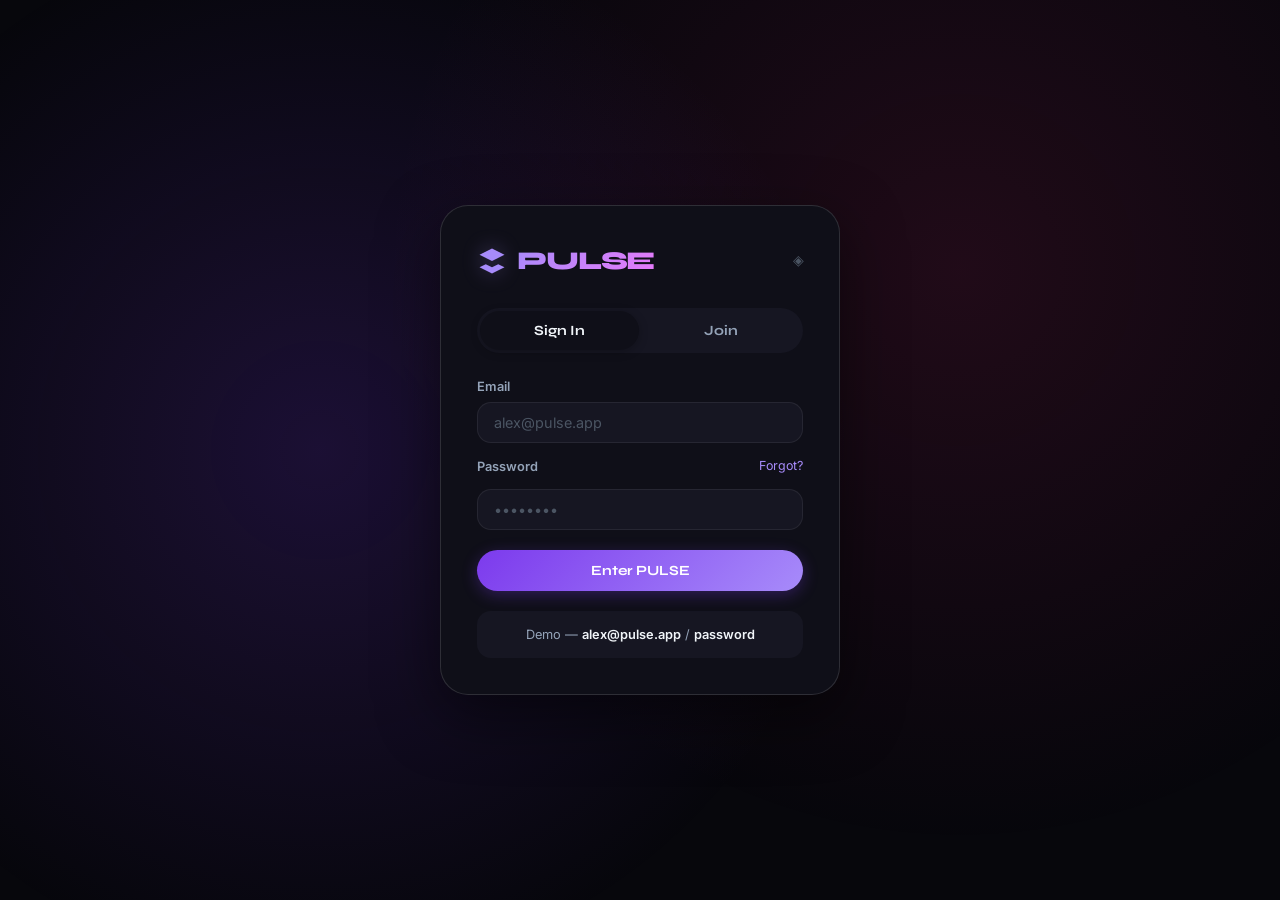
==== commit ff20f794: "rehaul app" ====
--- a/index.html
+++ b/index.html
@@ -3,992 +3,2861 @@
 <head>
   <meta charset="UTF-8">
   <meta name="viewport" content="width=device-width, initial-scale=1.0, maximum-scale=1.0, user-scalable=no, viewport-fit=cover">
-  <title>PULSE ◈ — Godmode</title>
-  
-  <!-- Fonts -->
+  <title>PULSE ◈</title>
   <link rel="preconnect" href="https://fonts.googleapis.com">
   <link rel="preconnect" href="https://fonts.gstatic.com" crossorigin>
-  <link href="https://fonts.googleapis.com/css2?family=Plus+Jakarta+Sans:wght@400;500;600;700;800&display=swap" rel="stylesheet">
+  <link href="https://fonts.googleapis.com/css2?family=Syne:wght@400;500;600;700;800&family=Inter:wght@400;500;600;700&display=swap" rel="stylesheet">
 
   <style>
     /* ============================================================
-       GODMODE CSS SYSTEM
-       ============================================================ */
-    
-    /* --- VARIABLES --- */
+       PULSE ◈ GODMODE DESIGN SYSTEM
+    ============================================================ */
     :root {
-      /* Palette: Midnight & Neon */
-      --bg-deep:      #050508;
-      --bg-surface:   #0f0f16;
-      --bg-glass:     rgba(20, 20, 30, 0.7);
-      --bg-glass-heavy: rgba(10, 10, 18, 0.85);
-      --bg-hover:     rgba(255, 255, 255, 0.05);
-      --bg-active:    rgba(255, 255, 255, 0.1);
-      
-      --accent:       #8b5cf6;       /* Violet */
-      --accent-glow:  rgba(139, 92, 246, 0.5);
-      --accent-gradient: linear-gradient(135deg, #8b5cf6, #d946ef);
-      
-      --success:      #10b981;
-      --warning:      #f59e0b;
-      --error:        #ef4444;
-      --info:         #3b82f6;
-
-      --text-main:    #ffffff;
-      --text-sec:     #94a3b8;
-      --text-mute:    #475569;
-      
-      --border:       rgba(255, 255, 255, 0.08);
-      --border-strong: rgba(255, 255, 255, 0.15);
-      --border-glow:  rgba(139, 92, 246, 0.3);
-
-      --font-main: 'Plus Jakarta Sans', -apple-system, sans-serif;
-      
-      --sidebar-w:   280px;
-      --rightbar-w:  320px;
-      --content-max: 680px;
-
-      --radius-sm:  8px;
-      --radius-md:  12px;
-      --radius-lg:  16px;
-      --radius-xl:  24px;
-      --radius-full: 9999px;
-
-      --shadow-sm:  0 2px 8px rgba(0,0,0,0.2);
-      --shadow-lg:  0 10px 40px -10px rgba(0,0,0,0.5);
-      --shadow-glow: 0 0 20px var(--accent-glow);
-
-      --ease-spring: cubic-bezier(0.34, 1.56, 0.64, 1);
-      --ease-smooth: cubic-bezier(0.4, 0, 0.2, 1);
+      --bg-base:       #07070c;
+      --bg-surface:    #0f0f18;
+      --bg-raised:     #161622;
+      --bg-hover:      rgba(255,255,255,0.04);
+      --bg-active:     rgba(255,255,255,0.08);
+      --bg-glass:      rgba(15,15,24,0.75);
+      --bg-glass-heavy:rgba(7,7,12,0.88);
+      --bg-overlay:    rgba(0,0,0,0.7);
+
+      --accent:        #a78bfa;
+      --accent-2:      #e879f9;
+      --accent-dim:    rgba(167,139,250,0.12);
+      --accent-glow:   rgba(167,139,250,0.35);
+      --gradient-a:    linear-gradient(135deg,#7c3aed,#a78bfa);
+      --gradient-b:    linear-gradient(135deg,#a78bfa,#e879f9);
+      --gradient-c:    linear-gradient(135deg,#6d28d9,#db2777);
+
+      --ok:   #34d399;
+      --warn: #fbbf24;
+      --err:  #f87171;
+      --info: #60a5fa;
+
+      --t1: #f1f5f9;
+      --t2: #94a3b8;
+      --t3: #4b5563;
+      --t4: #1e293b;
+
+      --border:        rgba(255,255,255,0.07);
+      --border-strong: rgba(255,255,255,0.13);
+      --border-accent: rgba(167,139,250,0.35);
+
+      --font-display: 'Syne', sans-serif;
+      --font-body:    'Inter', sans-serif;
+
+      --sidebar-w:  268px;
+      --rbar-w:     308px;
+      --feed-max:   620px;
+
+      --r-xs: 6px;
+      --r-sm: 10px;
+      --r-md: 14px;
+      --r-lg: 20px;
+      --r-xl: 28px;
+      --r-full: 9999px;
+
+      --sh-sm:  0 2px 10px rgba(0,0,0,0.25);
+      --sh-md:  0 8px 30px rgba(0,0,0,0.4);
+      --sh-lg:  0 20px 60px rgba(0,0,0,0.5);
+      --sh-glow:0 0 24px var(--accent-glow);
+
+      --ease: cubic-bezier(0.4,0,0.2,1);
+      --ease-spring: cubic-bezier(0.34,1.56,0.64,1);
+      --ease-out: cubic-bezier(0,0,0.2,1);
     }
 
     [data-theme="light"] {
-      --bg-deep:      #f8fafc;
-      --bg-surface:   #ffffff;
-      --bg-glass:     rgba(255, 255, 255, 0.8);
-      --bg-glass-heavy: rgba(255, 255, 255, 0.95);
-      --bg-hover:     rgba(0, 0, 0, 0.04);
-      --bg-active:    rgba(0, 0, 0, 0.08);
-      --text-main:    #0f172a;
-      --text-sec:     #475569;
-      --text-mute:    #94a3b8;
-      --border:       rgba(0, 0, 0, 0.08);
-      --border-strong: rgba(0, 0, 0, 0.12);
-      --shadow-sm:  0 2px 10px rgba(0,0,0,0.05);
-      --shadow-lg:  0 10px 30px -5px rgba(0,0,0,0.1);
-    }
-
-    /* --- RESET & BASE --- */
-    *, *::before, *::after { box-sizing: border-box; margin: 0; padding: 0; outline: none; -webkit-tap-highlight-color: transparent; }
-    html { font-size: 16px; scroll-behavior: smooth; }
+      --bg-base:       #f4f4f8;
+      --bg-surface:    #ffffff;
+      --bg-raised:     #f8f8fc;
+      --bg-hover:      rgba(0,0,0,0.04);
+      --bg-active:     rgba(0,0,0,0.08);
+      --bg-glass:      rgba(255,255,255,0.8);
+      --bg-glass-heavy:rgba(255,255,255,0.95);
+      --bg-overlay:    rgba(0,0,0,0.5);
+      --t1: #0f172a;
+      --t2: #475569;
+      --t3: #94a3b8;
+      --t4: #e2e8f0;
+      --border:        rgba(0,0,0,0.07);
+      --border-strong: rgba(0,0,0,0.12);
+      --sh-sm:  0 2px 10px rgba(0,0,0,0.06);
+      --sh-md:  0 8px 30px rgba(0,0,0,0.1);
+      --sh-lg:  0 20px 60px rgba(0,0,0,0.15);
+    }
+
+    *, *::before, *::after {
+      box-sizing: border-box; margin: 0; padding: 0;
+      -webkit-tap-highlight-color: transparent;
+    }
+    html { font-size: 16px; }
     body {
-      font-family: var(--font-main);
-      background-color: var(--bg-deep);
-      background-image: 
-        radial-gradient(circle at 15% 50%, rgba(139, 92, 246, 0.08), transparent 25%),
-        radial-gradient(circle at 85% 30%, rgba(217, 70, 239, 0.08), transparent 25%);
-      color: var(--text-main);
+      font-family: var(--font-body);
+      background: var(--bg-base);
+      color: var(--t1);
       line-height: 1.5;
       min-height: 100vh;
       overflow-x: hidden;
-      transition: background-color 0.3s ease;
-    }
-
-    /* Custom Scrollbar */
-    ::-webkit-scrollbar { width: 6px; }
+      transition: background 0.3s var(--ease), color 0.3s var(--ease);
+    }
+    body::before {
+      content:'';
+      position: fixed; inset: 0; pointer-events: none; z-index: 0;
+      background:
+        radial-gradient(ellipse 60% 40% at 10% 20%, rgba(124,58,237,0.1) 0%, transparent 70%),
+        radial-gradient(ellipse 50% 35% at 90% 70%, rgba(219,39,119,0.07) 0%, transparent 70%);
+    }
+
+    ::-webkit-scrollbar { width: 5px; height: 5px; }
     ::-webkit-scrollbar-track { background: transparent; }
     ::-webkit-scrollbar-thumb { background: var(--border-strong); border-radius: 10px; }
-    ::-webkit-scrollbar-thumb:hover { background: var(--text-sec); }
+    ::-webkit-scrollbar-thumb:hover { background: var(--t3); }
 
     a { color: inherit; text-decoration: none; cursor: pointer; }
-    button { cursor: pointer; border: none; background: none; font-family: inherit; }
-    
-    /* Typography */
-    h1, h2, h3, h4 { font-weight: 700; letter-spacing: -0.02em; }
-    p { color: var(--text-sec); }
-    .text-gradient {
-      background: var(--accent-gradient);
-      -webkit-background-clip: text;
-      -webkit-text-fill-color: transparent;
+    button { cursor: pointer; border: none; background: none; font-family: inherit; outline: none; }
+    input, textarea { outline: none; font-family: var(--font-body); }
+    img { display: block; }
+
+    /* ── TYPOGRAPHY ── */
+    .display { font-family: var(--font-display); }
+    .gradient-text {
+      background: var(--gradient-b);
+      -webkit-background-clip: text; -webkit-text-fill-color: transparent;
       background-clip: text;
     }
-
-    /* --- UTILITIES --- */
-    .glass { background: var(--bg-glass); backdrop-filter: blur(20px); -webkit-backdrop-filter: blur(20px); border-bottom: 1px solid var(--border); }
-    .glass-panel { background: var(--bg-glass); border: 1px solid var(--border); backdrop-filter: blur(12px); border-radius: var(--radius-xl); }
-    .flex-center { display: flex; align-items: center; justify-content: center; }
-    .hidden { display: none !important; }
-    .fade-enter { animation: fadeIn 0.3s var(--ease-smooth) forwards; }
-    .slide-up { animation: slideUp 0.4s var(--ease-spring) forwards; }
-    
+    .text-muted { color: var(--t2); }
+
+    /* ── LAYOUT ── */
+    #app-shell { display: none; }
+    #app-shell.show { display: flex; min-height: 100vh; max-width: 1440px; margin: 0 auto; position: relative; }
+
+    /* Sidebar */
+    .sidebar {
+      width: var(--sidebar-w);
+      height: 100vh; position: sticky; top: 0;
+      padding: 1.5rem 0.75rem;
+      display: flex; flex-direction: column;
+      border-right: 1px solid var(--border);
+      background: var(--bg-glass-heavy);
+      backdrop-filter: blur(20px); z-index: 50;
+      flex-shrink: 0;
+    }
+    .logo {
+      font-family: var(--font-display);
+      font-size: 1.6rem; font-weight: 800;
+      letter-spacing: -0.04em;
+      display: flex; align-items: center; gap: 0.6rem;
+      padding: 0.25rem 0.75rem 1.75rem;
+    }
+    .logo-icon { color: var(--accent); filter: drop-shadow(0 0 10px var(--accent-glow)); }
+
+    .nav-item {
+      display: flex; align-items: center; gap: 0.9rem;
+      padding: 0.75rem 1rem; border-radius: var(--r-xl);
+      color: var(--t2); font-weight: 600; font-size: 0.95rem;
+      transition: all 0.2s var(--ease); margin-bottom: 0.15rem;
+      position: relative; font-family: var(--font-display);
+    }
+    .nav-item:hover { background: var(--bg-hover); color: var(--t1); }
+    .nav-item.active { background: var(--accent-dim); color: var(--accent); }
+    .nav-item.active .nav-icon { color: var(--accent); }
+    .nav-icon { width: 22px; height: 22px; flex-shrink: 0; }
+    .nav-badge {
+      margin-left: auto; background: var(--err); color: #fff;
+      font-size: 0.7rem; font-weight: 700; border-radius: var(--r-full);
+      min-width: 18px; height: 18px; display: none;
+      align-items: center; justify-content: center; padding: 0 4px;
+    }
+    .nav-badge.show { display: flex; }
+
+    .post-cta {
+      background: var(--gradient-a);
+      color: #fff; border-radius: var(--r-xl);
+      padding: 0.85rem; font-family: var(--font-display);
+      font-weight: 700; font-size: 0.95rem;
+      display: flex; align-items: center; justify-content: center; gap: 0.5rem;
+      margin: 0.75rem 0 1rem;
+      box-shadow: 0 4px 20px rgba(124,58,237,0.35);
+      transition: all 0.2s var(--ease);
+    }
+    .post-cta:hover { transform: translateY(-2px); box-shadow: 0 8px 28px rgba(124,58,237,0.45); }
+    .post-cta:active { transform: none; }
+
+    .user-mini {
+      display: flex; align-items: center; gap: 0.75rem;
+      padding: 0.75rem 0.75rem; border-radius: var(--r-xl);
+      cursor: pointer; transition: 0.2s; margin-top: auto;
+    }
+    .user-mini:hover { background: var(--bg-hover); }
+
+    /* Main */
+    .main-content {
+      flex: 1; display: flex; justify-content: center;
+      min-height: 100vh; border-right: 1px solid var(--border);
+      min-width: 0; position: relative; z-index: 1;
+    }
+    .page-wrap {
+      width: 100%; max-width: var(--feed-max); min-width: 0;
+    }
+
+    /* Right Panel */
+    .right-panel {
+      width: var(--rbar-w); flex-shrink: 0;
+      padding: 1.5rem 1rem;
+      position: sticky; top: 0; height: 100vh; overflow-y: auto;
+    }
+
+    /* ── VIEWS ── */
+    .view { display: none; }
+    .view.active { display: block; }
+    .view.msg-view.active { display: flex; }
+
+    /* ── FEED HEADER ── */
+    .feed-header {
+      position: sticky; top: 0; z-index: 30;
+      background: var(--bg-glass);
+      backdrop-filter: blur(16px);
+      border-bottom: 1px solid var(--border);
+      padding: 0.875rem 1.25rem;
+      display: flex; justify-content: space-between; align-items: center;
+    }
+    .feed-header h2 {
+      font-family: var(--font-display);
+      font-size: 1.2rem; font-weight: 800;
+    }
+
+    /* ── TABS ── */
+    .tabs {
+      display: flex; border-bottom: 1px solid var(--border);
+    }
+    .tab-btn {
+      flex: 1; padding: 0.875rem; text-align: center;
+      font-family: var(--font-display); font-weight: 600; font-size: 0.9rem;
+      color: var(--t2); border-bottom: 2px solid transparent;
+      transition: 0.2s; margin-bottom: -1px;
+    }
+    .tab-btn:hover { color: var(--t1); }
+    .tab-btn.active { color: var(--accent); border-bottom-color: var(--accent); }
+
+    /* ── STORIES ── */
+    .stories-wrap {
+      display: flex; gap: 0.875rem; padding: 1rem 1.25rem;
+      overflow-x: auto; scrollbar-width: none; border-bottom: 1px solid var(--border);
+    }
+    .stories-wrap::-webkit-scrollbar { display: none; }
+    .story-item {
+      display: flex; flex-direction: column; align-items: center; gap: 5px;
+      flex-shrink: 0; cursor: pointer;
+    }
+    .story-ring {
+      padding: 2px; border-radius: 50%;
+      background: var(--border);
+    }
+    .story-ring.active { background: var(--gradient-b); }
+    .story-ring.add-ring { background: var(--border); }
+    .story-inner {
+      width: 54px; height: 54px; border-radius: 50%;
+      overflow: hidden; border: 2px solid var(--bg-base);
+    }
+    .story-label { font-size: 0.7rem; color: var(--t2); font-weight: 500; max-width: 60px; text-align: center; white-space: nowrap; overflow: hidden; text-overflow: ellipsis; }
+
+    /* ── COMPOSER ── */
+    .composer-wrap {
+      padding: 1rem 1.25rem;
+      border-bottom: 1px solid var(--border);
+      display: flex; gap: 0.875rem;
+    }
+    .composer-body { flex: 1; }
+    .composer-textarea {
+      width: 100%; background: transparent; border: none;
+      color: var(--t1); font-size: 1.05rem; resize: none;
+      min-height: 28px; line-height: 1.5;
+      font-family: var(--font-body);
+    }
+    .composer-textarea::placeholder { color: var(--t3); }
+    .composer-actions {
+      display: flex; align-items: center; justify-content: space-between;
+      margin-top: 0.75rem; padding-top: 0.75rem; border-top: 1px solid var(--border);
+    }
+    .composer-tools { display: flex; gap: 0.25rem; }
+    .img-previews { display: flex; gap: 0.5rem; flex-wrap: wrap; margin-top: 0.75rem; }
+    .img-preview-wrap {
+      position: relative; border-radius: var(--r-sm); overflow: hidden;
+      width: 100px; height: 80px;
+    }
+    .img-preview-wrap img { width: 100%; height: 100%; object-fit: cover; }
+    .img-remove {
+      position: absolute; top: 3px; right: 3px;
+      background: rgba(0,0,0,0.7); color: #fff; border-radius: 50%;
+      width: 18px; height: 18px; font-size: 11px;
+      display: flex; align-items: center; justify-content: center;
+    }
+    .char-count { font-size: 0.75rem; color: var(--t3); transition: color 0.2s; }
+    .char-count.warn { color: var(--warn); }
+    .char-count.over { color: var(--err); }
+
+    /* ── POST CARD ── */
+    .post-card {
+      padding: 1.125rem 1.25rem;
+      border-bottom: 1px solid var(--border);
+      transition: background 0.15s var(--ease);
+      position: relative;
+    }
+    .post-card:hover { background: var(--bg-hover); }
+    .post-header { display: flex; justify-content: space-between; align-items: flex-start; margin-bottom: 0.625rem; }
+    .post-meta { display: flex; gap: 0.75rem; align-items: center; cursor: pointer; }
+    .post-author { font-weight: 700; font-size: 0.95rem; }
+    .post-handle { font-size: 0.82rem; color: var(--t2); margin-top: 1px; }
+    .post-time { font-size: 0.8rem; color: var(--t3); }
+
+    .post-body { font-size: 0.96rem; line-height: 1.65; white-space: pre-wrap; word-break: break-word; color: var(--t1); margin-bottom: 0.625rem; }
+    .post-body .hashtag { color: var(--accent); cursor: pointer; }
+    .post-body .hashtag:hover { text-decoration: underline; }
+    .post-media {
+      margin-top: 0.625rem; border-radius: var(--r-md);
+      overflow: hidden; cursor: pointer;
+      border: 1px solid var(--border);
+    }
+    .post-media img { width: 100%; height: auto; max-height: 420px; object-fit: cover; }
+    .post-media-grid { display: grid; grid-template-columns: 1fr 1fr; gap: 2px; border-radius: var(--r-md); overflow: hidden; }
+
+    .post-actions {
+      display: flex; gap: 0; margin-top: 0.75rem;
+      justify-content: space-between; max-width: 340px;
+    }
+    .act-btn {
+      display: flex; align-items: center; gap: 0.4rem;
+      padding: 0.4rem 0.6rem; border-radius: var(--r-full);
+      color: var(--t3); font-size: 0.82rem; font-weight: 600;
+      transition: all 0.2s var(--ease); user-select: none;
+    }
+    .act-btn:hover.like-btn { color: var(--err); background: rgba(248,113,113,0.1); }
+    .act-btn:hover.comment-btn { color: var(--info); background: rgba(96,165,250,0.1); }
+    .act-btn:hover.repost-btn { color: var(--ok); background: rgba(52,211,153,0.1); }
+    .act-btn:hover.share-btn { color: var(--accent); background: var(--accent-dim); }
+    .act-btn:hover.save-btn { color: var(--warn); background: rgba(251,191,36,0.1); }
+    .act-btn.liked { color: var(--err); }
+    .act-btn.liked svg { fill: var(--err); }
+    .act-btn.reposted { color: var(--ok); }
+    .act-btn.saved { color: var(--warn); }
+    .act-btn.saved svg { fill: var(--warn); }
+
+    /* ── COMMENTS SECTION ── */
+    .comments-section {
+      padding: 0 1.25rem;
+      border-bottom: 1px solid var(--border);
+      background: var(--bg-raised);
+      overflow: hidden;
+      max-height: 0; transition: max-height 0.3s var(--ease-out);
+    }
+    .comments-section.open { max-height: 600px; }
+    .comment-item {
+      display: flex; gap: 0.625rem; padding: 0.75rem 0;
+      border-bottom: 1px solid var(--border);
+    }
+    .comment-item:last-child { border-bottom: none; }
+    .comment-compose {
+      display: flex; gap: 0.625rem; padding: 0.75rem 0;
+    }
+    .comment-input {
+      flex: 1; background: var(--bg-surface);
+      border: 1px solid var(--border); border-radius: var(--r-full);
+      padding: 0.45rem 1rem; color: var(--t1); font-size: 0.88rem;
+      transition: border-color 0.2s;
+    }
+    .comment-input:focus { border-color: var(--accent); }
+
+    /* ── BUTTONS ── */
+    .btn {
+      display: inline-flex; align-items: center; justify-content: center; gap: 0.4rem;
+      padding: 0.55rem 1.1rem; border-radius: var(--r-full);
+      font-family: var(--font-display); font-weight: 700; font-size: 0.875rem;
+      transition: all 0.2s var(--ease); cursor: pointer;
+    }
+    .btn-primary {
+      background: var(--gradient-a); color: #fff;
+      box-shadow: 0 4px 16px rgba(124,58,237,0.3);
+    }
+    .btn-primary:hover { transform: translateY(-1px); box-shadow: 0 6px 24px rgba(124,58,237,0.4); }
+    .btn-primary:active { transform: none; }
+    .btn-primary:disabled { opacity: 0.4; cursor: not-allowed; transform: none; }
+
+    .btn-outline {
+      background: transparent; color: var(--t1);
+      border: 1.5px solid var(--border-strong);
+    }
+    .btn-outline:hover { border-color: var(--accent); color: var(--accent); }
+    .btn-ghost { background: transparent; color: var(--t2); }
+    .btn-ghost:hover { color: var(--t1); background: var(--bg-hover); }
+    .btn-danger { background: rgba(248,113,113,0.1); color: var(--err); border: 1px solid rgba(248,113,113,0.3); }
+    .btn-danger:hover { background: rgba(248,113,113,0.2); }
+    .btn-sm { padding: 0.35rem 0.875rem; font-size: 0.82rem; }
+    .btn-xs { padding: 0.25rem 0.65rem; font-size: 0.78rem; }
+
+    .icon-btn {
+      width: 36px; height: 36px; border-radius: 50%;
+      display: flex; align-items: center; justify-content: center;
+      color: var(--t2); transition: all 0.2s var(--ease);
+    }
+    .icon-btn:hover { background: var(--bg-hover); color: var(--t1); }
+    .icon-btn:hover.accent-hover { color: var(--accent); }
+
+    /* ── AVATAR ── */
+    .avatar {
+      border-radius: 50%; overflow: hidden;
+      display: flex; align-items: center; justify-content: center;
+      flex-shrink: 0; border: 1px solid var(--border);
+      font-family: var(--font-display); font-weight: 800; color: #fff;
+    }
+
+    /* ── INPUTS ── */
+    .field {
+      width: 100%; background: var(--bg-raised);
+      border: 1px solid var(--border);
+      color: var(--t1); padding: 0.7rem 1rem;
+      border-radius: var(--r-md);
+      font-family: var(--font-body); font-size: 0.9rem;
+      transition: border-color 0.2s, box-shadow 0.2s;
+    }
+    .field:focus { border-color: var(--accent); box-shadow: 0 0 0 3px rgba(167,139,250,0.15); }
+    .field::placeholder { color: var(--t3); }
+
+    /* ── AUTH ── */
+    #view-auth {
+      min-height: 100vh; display: flex;
+      align-items: center; justify-content: center;
+      background: var(--bg-base);
+      position: relative; z-index: 100;
+    }
+    .auth-bg {
+      position: fixed; inset: 0;
+      background:
+        radial-gradient(circle at 25% 50%, rgba(124,58,237,0.18) 0%, transparent 50%),
+        radial-gradient(circle at 75% 30%, rgba(219,39,119,0.12) 0%, transparent 50%);
+      pointer-events: none;
+    }
+    .auth-card {
+      width: 100%; max-width: 400px; padding: 2.25rem;
+      background: var(--bg-surface); border: 1px solid var(--border-strong);
+      border-radius: var(--r-xl); box-shadow: var(--sh-lg);
+      position: relative; z-index: 1;
+      animation: slideUp 0.5s var(--ease-spring);
+    }
+    .auth-tabs {
+      display: flex; background: var(--bg-raised);
+      padding: 3px; border-radius: var(--r-full); gap: 3px;
+      margin-bottom: 1.5rem;
+    }
+    .auth-tab {
+      flex: 1; padding: 0.55rem; border-radius: var(--r-full);
+      text-align: center; font-family: var(--font-display);
+      font-weight: 700; font-size: 0.88rem; color: var(--t2);
+      transition: all 0.2s var(--ease); cursor: pointer;
+    }
+    .auth-tab.active {
+      background: var(--bg-surface);
+      color: var(--t1); box-shadow: var(--sh-sm);
+    }
+
+    /* ── EXPLORE ── */
+    .search-wrap { padding: 1rem 1.25rem; border-bottom: 1px solid var(--border); }
+    .search-input-wrap { position: relative; }
+    .search-input-wrap .search-icon { position: absolute; left: 1rem; top: 50%; transform: translateY(-50%); color: var(--t3); pointer-events: none; }
+    .search-input-wrap input { padding-left: 2.75rem; border-radius: var(--r-full); }
+    .explore-grid {
+      display: grid; grid-template-columns: repeat(3, 1fr); gap: 2px;
+      padding: 1rem 0;
+    }
+    .explore-cell {
+      aspect-ratio: 1; background: var(--bg-raised);
+      overflow: hidden; cursor: pointer; position: relative;
+    }
+    .explore-cell img { width: 100%; height: 100%; object-fit: cover; }
+    .explore-cell:hover::after {
+      content: ''; position: absolute; inset: 0;
+      background: rgba(124,58,237,0.3);
+    }
+    .explore-cell-text {
+      padding: 1rem; font-size: 0.85rem; line-height: 1.4;
+      color: var(--t1);
+    }
+    .tag-list { display: flex; flex-wrap: wrap; gap: 0.5rem; padding: 1rem 1.25rem; border-bottom: 1px solid var(--border); }
+    .tag-chip {
+      padding: 0.35rem 0.875rem; border-radius: var(--r-full);
+      background: var(--accent-dim); color: var(--accent);
+      font-size: 0.82rem; font-weight: 600; cursor: pointer;
+      border: 1px solid var(--border-accent); transition: all 0.2s;
+    }
+    .tag-chip:hover { background: var(--accent); color: #fff; }
+    .search-results { padding: 0.5rem 0; }
+    .search-result-item {
+      display: flex; align-items: center; gap: 0.875rem;
+      padding: 0.875rem 1.25rem; cursor: pointer; transition: background 0.15s;
+    }
+    .search-result-item:hover { background: var(--bg-hover); }
+
+    /* ── MESSAGES ── */
+    .msg-view { height: 100vh; overflow: hidden; }
+    .conv-sidebar {
+      width: 300px; flex-shrink: 0;
+      border-right: 1px solid var(--border);
+      overflow-y: auto; display: flex; flex-direction: column;
+    }
+    .conv-item {
+      display: flex; align-items: center; gap: 0.75rem;
+      padding: 0.875rem 1rem; cursor: pointer;
+      border-bottom: 1px solid var(--border);
+      transition: background 0.15s;
+    }
+    .conv-item:hover { background: var(--bg-hover); }
+    .conv-item.active { background: var(--accent-dim); }
+    .conv-info { flex: 1; min-width: 0; }
+    .conv-name { font-weight: 700; font-size: 0.9rem; }
+    .conv-preview { font-size: 0.8rem; color: var(--t2); white-space: nowrap; overflow: hidden; text-overflow: ellipsis; }
+    .conv-time { font-size: 0.75rem; color: var(--t3); flex-shrink: 0; }
+
+    .chat-area { flex: 1; display: flex; flex-direction: column; min-width: 0; }
+    .chat-empty {
+      flex: 1; display: flex; flex-direction: column;
+      align-items: center; justify-content: center; gap: 1rem; color: var(--t3);
+    }
+    .chat-messages { flex: 1; overflow-y: auto; padding: 1.5rem 1.25rem; display: flex; flex-direction: column; gap: 0.5rem; }
+    .msg-bubble {
+      max-width: 72%; padding: 0.65rem 1rem;
+      border-radius: var(--r-lg); font-size: 0.9rem; line-height: 1.4;
+      position: relative; word-break: break-word;
+      animation: slideUp 0.15s var(--ease-out);
+    }
+    .msg-bubble.mine {
+      align-self: flex-end; background: var(--gradient-a);
+      color: #fff; border-bottom-right-radius: var(--r-xs);
+    }
+    .msg-bubble.theirs {
+      align-self: flex-start; background: var(--bg-raised);
+      border: 1px solid var(--border);
+      border-bottom-left-radius: var(--r-xs);
+    }
+    .msg-time { font-size: 0.7rem; color: var(--t3); margin-top: 2px; text-align: right; }
+    .chat-input-area {
+      padding: 0.875rem 1.25rem; border-top: 1px solid var(--border);
+      background: var(--bg-surface); display: flex; gap: 0.75rem; align-items: center;
+    }
+    .chat-input {
+      flex: 1; background: var(--bg-raised); border: 1px solid var(--border);
+      border-radius: var(--r-full); padding: 0.6rem 1.1rem;
+      color: var(--t1); font-size: 0.9rem; transition: border-color 0.2s;
+    }
+    .chat-input:focus { border-color: var(--accent); }
+
+    /* ── PROFILE ── */
+    .profile-banner {
+      height: 180px; position: relative;
+      background: var(--gradient-c);
+    }
+    .profile-avatar-wrap {
+      position: absolute; bottom: -42px; left: 1.5rem;
+      width: 84px; height: 84px;
+      border: 3px solid var(--bg-base); border-radius: 50%;
+      overflow: hidden;
+    }
+    .profile-actions { padding: 0 1.5rem; display: flex; justify-content: flex-end; gap: 0.5rem; padding-top: 0.875rem; }
+    .profile-info { padding: 1rem 1.5rem 0; }
+    .profile-name { font-family: var(--font-display); font-weight: 800; font-size: 1.3rem; }
+    .profile-handle { color: var(--t2); font-size: 0.88rem; margin-top: 2px; }
+    .profile-bio { margin-top: 0.625rem; font-size: 0.9rem; line-height: 1.6; }
+    .profile-meta { display: flex; gap: 1.5rem; margin-top: 0.75rem; font-size: 0.88rem; color: var(--t2); }
+    .profile-meta strong { color: var(--t1); font-weight: 700; }
+    .profile-stat { cursor: pointer; }
+    .profile-stat:hover .profile-stat-label { text-decoration: underline; }
+    .verified-badge { color: var(--info); margin-left: 4px; }
+
+    /* ── NOTIFICATIONS ── */
+    .notif-item {
+      display: flex; gap: 0.75rem; padding: 0.875rem 1.25rem;
+      border-bottom: 1px solid var(--border); cursor: pointer; transition: background 0.15s;
+    }
+    .notif-item:hover { background: var(--bg-hover); }
+    .notif-item.unread { background: var(--accent-dim); }
+    .notif-icon {
+      width: 36px; height: 36px; border-radius: 50%;
+      display: flex; align-items: center; justify-content: center;
+      flex-shrink: 0;
+    }
+
+    /* ── SETTINGS ── */
+    .settings-section { padding: 1.25rem; border-bottom: 1px solid var(--border); }
+    .settings-section h3 { font-family: var(--font-display); font-size: 0.75rem; font-weight: 700; text-transform: uppercase; letter-spacing: 1.5px; color: var(--t3); margin-bottom: 1rem; }
+    .settings-row {
+      display: flex; align-items: center; justify-content: space-between;
+      padding: 0.625rem 0;
+    }
+    .settings-row-label { font-weight: 600; font-size: 0.9rem; }
+    .settings-row-desc { font-size: 0.8rem; color: var(--t2); margin-top: 1px; }
+
+    /* Toggle switch */
+    .toggle {
+      width: 44px; height: 24px; border-radius: 99px;
+      background: var(--t4); cursor: pointer; position: relative;
+      transition: background 0.2s; flex-shrink: 0;
+    }
+    .toggle.on { background: var(--accent); }
+    .toggle::after {
+      content: ''; position: absolute; top: 2px; left: 2px;
+      width: 20px; height: 20px; border-radius: 50%;
+      background: white; transition: transform 0.2s var(--ease-spring);
+    }
+    .toggle.on::after { transform: translateX(20px); }
+
+    /* ── RIGHT PANEL ── */
+    .panel-section { margin-bottom: 2rem; }
+    .panel-label {
+      font-size: 0.75rem; font-weight: 700; text-transform: uppercase;
+      letter-spacing: 1.5px; color: var(--t3);
+      margin-bottom: 0.875rem; padding: 0 0.5rem;
+    }
+    .trending-item {
+      padding: 0.625rem 0.75rem; border-radius: var(--r-md);
+      cursor: pointer; transition: background 0.15s;
+    }
+    .trending-item:hover { background: var(--bg-hover); }
+    .trending-tag { font-weight: 700; font-size: 0.9rem; margin: 1px 0; }
+    .trending-meta { font-size: 0.75rem; color: var(--t3); }
+
+    .suggested-user {
+      display: flex; align-items: center; gap: 0.75rem;
+      padding: 0.625rem 0.75rem; border-radius: var(--r-md);
+      margin-bottom: 0.25rem;
+    }
+    .suggested-info { flex: 1; min-width: 0; }
+    .suggested-name { font-weight: 700; font-size: 0.88rem; white-space: nowrap; overflow: hidden; text-overflow: ellipsis; }
+    .suggested-handle { font-size: 0.78rem; color: var(--t2); }
+
+    /* ── MODAL ── */
+    .modal-bg {
+      position: fixed; inset: 0;
+      background: var(--bg-overlay);
+      backdrop-filter: blur(6px);
+      z-index: 2000; display: flex;
+      align-items: center; justify-content: center;
+      animation: fadeIn 0.2s;
+    }
+    .modal-box {
+      background: var(--bg-surface);
+      border: 1px solid var(--border-strong);
+      border-radius: var(--r-xl);
+      width: 90%; max-width: 520px;
+      max-height: 90vh; overflow-y: auto;
+      box-shadow: var(--sh-lg);
+      animation: modalPop 0.3s var(--ease-spring);
+    }
+    .modal-header {
+      display: flex; align-items: center; justify-content: space-between;
+      padding: 1.25rem 1.5rem; border-bottom: 1px solid var(--border);
+      font-family: var(--font-display); font-weight: 800; font-size: 1rem;
+      position: sticky; top: 0; background: var(--bg-surface); z-index: 1;
+    }
+    .modal-body { padding: 1.25rem 1.5rem; }
+
+    /* ── TOAST ── */
+    .toast-wrap {
+      position: fixed; bottom: 24px; right: 24px; z-index: 9999;
+      display: flex; flex-direction: column; gap: 8px;
+      pointer-events: none;
+    }
+    .toast {
+      background: var(--bg-raised); border: 1px solid var(--border-strong);
+      border-radius: var(--r-md); padding: 0.75rem 1rem;
+      display: flex; align-items: center; gap: 0.625rem;
+      font-size: 0.875rem; font-weight: 500;
+      box-shadow: var(--sh-md); pointer-events: auto;
+      animation: slideInRight 0.3s var(--ease-spring);
+      transition: opacity 0.3s, transform 0.3s;
+    }
+    .toast.out { opacity: 0; transform: translateX(20px); }
+    .toast-icon { font-size: 1rem; }
+
+    /* ── LIGHTBOX ── */
+    #lightbox {
+      position: fixed; inset: 0;
+      background: rgba(0,0,0,0.95);
+      backdrop-filter: blur(12px);
+      z-index: 9000; display: none;
+      align-items: center; justify-content: center;
+    }
+    #lightbox.open { display: flex; animation: fadeIn 0.2s; }
+    #lightbox img { max-width: 90%; max-height: 90vh; border-radius: var(--r-sm); box-shadow: var(--sh-lg); }
+    .lightbox-close {
+      position: fixed; top: 1.5rem; right: 1.5rem;
+      width: 44px; height: 44px; border-radius: 50%;
+      background: rgba(255,255,255,0.1); color: #fff;
+      display: flex; align-items: center; justify-content: center;
+      cursor: pointer; transition: background 0.2s; font-size: 1.2rem;
+    }
+    .lightbox-close:hover { background: rgba(255,255,255,0.2); }
+
+    /* ── PARTICLES ── */
+    .particle {
+      position: fixed; pointer-events: none;
+      animation: floatUp 0.9s ease-out forwards; font-size: 1rem;
+    }
+    @keyframes floatUp { 0% { transform: translateY(0) scale(1); opacity: 1; } 100% { transform: translateY(-50px) scale(0.5); opacity: 0; } }
+
+    /* ── SPINNER ── */
+    .spin { animation: spin 0.8s linear infinite; }
+    @keyframes spin { to { transform: rotate(360deg); } }
+
+    /* ── EMPTY STATE ── */
+    .empty {
+      text-align: center; padding: 3rem 1.5rem; color: var(--t3);
+    }
+    .empty svg { margin: 0 auto 1rem; color: var(--t4); }
+    .empty h3 { color: var(--t2); margin-bottom: 0.5rem; font-family: var(--font-display); }
+
+    /* ── ANIMATIONS ── */
     @keyframes fadeIn { from { opacity: 0; } to { opacity: 1; } }
-    @keyframes slideUp { from { opacity: 0; transform: translateY(20px); } to { opacity: 1; transform: translateY(0); } }
-
-    /* --- COMPONENTS --- */
-    .btn {
-      display: inline-flex; align-items: center; justify-content: center; gap: 0.5rem;
-      padding: 0.6rem 1.25rem; border-radius: var(--radius-full); font-weight: 600;
-      font-size: 0.9rem; transition: all 0.2s var(--ease-smooth); position: relative; overflow: hidden;
-    }
-    .btn-primary { background: var(--accent-gradient); color: #fff; box-shadow: 0 4px 15px rgba(139, 92, 246, 0.3); }
-    .btn-primary:hover { transform: translateY(-1px); box-shadow: 0 6px 20px rgba(139, 92, 246, 0.4); }
-    .btn-primary:active { transform: translateY(0); }
-    
-    .btn-ghost { color: var(--text-sec); background: transparent; }
-    .btn-ghost:hover { color: var(--text-main); background: var(--bg-hover); }
-    
-    .btn-icon { width: 40px; height: 40px; border-radius: 50%; display: flex; align-items: center; justify-content: center; color: var(--text-sec); transition: 0.2s; }
-    .btn-icon:hover { background: var(--bg-hover); color: var(--accent); transform: scale(1.05); }
-
-    .input-field {
-      width: 100%; background: var(--bg-deep); border: 1px solid var(--border);
-      color: var(--text-main); padding: 0.75rem 1rem; border-radius: var(--radius-md);
-      font-family: inherit; transition: 0.2s;
-    }
-    .input-field:focus { border-color: var(--accent); box-shadow: 0 0 0 3px rgba(139, 92, 246, 0.15); }
-
-    .avatar { border-radius: 50%; object-fit: cover; background: var(--bg-surface); border: 1px solid var(--border); flex-shrink: 0; }
-    .story-ring {
-      padding: 2.5px; border-radius: 50%;
-      background: var(--border); position: relative;
-    }
-    .story-ring.has-story {
-      background: var(--accent-gradient);
-      box-shadow: 0 0 10px var(--accent-glow);
-    }
-
-    /* --- LAYOUT --- */
-    #app { display: flex; min-height: 100vh; max-width: 1440px; margin: 0 auto; position: relative; }
-    
-    /* Sidebar */
-    aside.sidebar {
-      width: var(--sidebar-w); height: 100vh; position: fixed; top: 0; left: 0;
-      padding: 1.5rem 1rem; display: flex; flex-direction: column; border-right: 1px solid var(--border);
-      background: var(--bg-glass-heavy); backdrop-filter: blur(20px); z-index: 50;
-    }
-    .logo { font-size: 1.5rem; font-weight: 800; padding: 0 0.75rem 2rem; display: flex; align-items: center; gap: 0.5rem; letter-spacing: -1px; }
-    .logo svg { color: var(--accent); filter: drop-shadow(0 0 8px var(--accent-glow)); }
-    
-    .nav-item {
-      display: flex; align-items: center; gap: 1rem; padding: 0.8rem 1rem;
-      border-radius: var(--radius-xl); color: var(--text-sec); font-weight: 600; font-size: 1rem;
-      transition: 0.2s; margin-bottom: 0.25rem;
-    }
-    .nav-item:hover { background: var(--bg-hover); color: var(--text-main); }
-    .nav-item.active { background: var(--accent-gradient); color: #fff; box-shadow: var(--shadow-glow); }
-    .nav-item svg { width: 22px; height: 22px; stroke-width: 2; }
-    
-    /* Main Content */
-    main.main-content {
-      margin-left: var(--sidebar-w); flex: 1; display: flex; justify-content: center;
-      min-height: 100vh; border-right: 1px solid var(--border); background: transparent;
-    }
-    .page-container { width: 100%; max-width: var(--content-max); min-width: 0; position: relative; }
-
-    /* Right Panel */
-    aside.right-panel {
-      width: var(--rightbar-w); position: fixed; right: 0; top: 0; height: 100vh;
-      padding: 1.5rem; overflow-y: auto; border-left: 1px solid var(--border);
-      background: rgba(0,0,0,0.2); backdrop-filter: blur(10px); z-index: 40;
-    }
-
-    /* --- PAGE VIEWS --- */
-    .view-section { display: none; animation: fadeIn 0.3s ease; }
-    .view-section.active { display: block; }
-
-    /* Auth */
-    .auth-container {
-      min-height: 100vh; display: flex; align-items: center; justify-content: center;
-      background: radial-gradient(circle at center, rgba(139,92,246,0.15) 0%, transparent 70%);
-    }
-    .auth-card {
-      width: 100%; max-width: 420px; padding: 2.5rem; background: var(--bg-glass);
-      border: 1px solid var(--border-strong); border-radius: var(--radius-2xl);
-      box-shadow: var(--shadow-lg); backdrop-filter: blur(30px);
-      animation: slideUp 0.5s var(--ease-spring);
-    }
-    
-    /* Feed & Posts */
-    .feed-header { position: sticky; top: 0; z-index: 30; background: rgba(5, 5, 8, 0.8); backdrop-filter: blur(12px); padding: 1rem; border-bottom: 1px solid var(--border); display: flex; justify-content: space-between; align-items: center; }
-    .stories-tray { display: flex; gap: 1rem; padding: 1rem; overflow-x: auto; scrollbar-width: none; margin-bottom: 0.5rem; }
-    
-    .post-card {
-      background: var(--bg-surface); border: 1px solid var(--border); border-radius: var(--radius-xl);
-      padding: 1.25rem; margin-bottom: 1rem; transition: 0.2s; position: relative;
-    }
-    .post-card:hover { border-color: var(--border-strong); box-shadow: var(--shadow-sm); }
-    
-    .post-header { display: flex; justify-content: space-between; margin-bottom: 0.75rem; }
-    .post-meta { display: flex; align-items: center; gap: 0.75rem; }
-    .post-actions { display: flex; gap: 1.5rem; margin-top: 1rem; padding-top: 0.75rem; border-top: 1px solid var(--border); }
-    .action-btn { display: flex; align-items: center; gap: 0.4rem; color: var(--text-sec); font-size: 0.9rem; font-weight: 500; transition: 0.2s; }
-    .action-btn:hover { color: var(--text-main); }
-    .action-btn.liked { color: var(--error); }
-    .action-btn.liked svg { fill: var(--error); stroke: var(--error); animation: heartPop 0.4s var(--ease-spring); }
-    
-    @keyframes heartPop { 0% { transform: scale(1); } 50% { transform: scale(1.3); } 100% { transform: scale(1); } }
-
-    /* Composer */
-    .composer { padding: 1rem; border-bottom: 1px solid var(--border); background: var(--bg-surface); margin-bottom: 1rem; border-radius: var(--radius-xl); display: flex; gap: 1rem; }
-    .composer-input { flex: 1; background: transparent; border: none; resize: none; font-size: 1.1rem; color: var(--text-main); font-family: inherit; min-height: 24px; }
-    .composer-input::placeholder { color: var(--text-mute); }
-
-    /* Messages */
-    .chat-layout { display: flex; height: calc(100vh - 60px); overflow: hidden; }
-    .conv-list { width: 320px; border-right: 1px solid var(--border); overflow-y: auto; background: var(--bg-surface); }
-    .conv-item { padding: 1rem; border-bottom: 1px solid var(--border); cursor: pointer; display: flex; gap: 0.75rem; transition: 0.2s; }
-    .conv-item:hover, .conv-item.active { background: var(--bg-hover); }
-    .chat-area { flex: 1; display: flex; flex-direction: column; background: var(--bg-deep); }
-    .chat-messages { flex: 1; overflow-y: auto; padding: 1.5rem; display: flex; flex-direction: column; gap: 1rem; }
-    .message { max-width: 70%; padding: 0.75rem 1rem; border-radius: var(--radius-lg); font-size: 0.95rem; line-height: 1.4; position: relative; animation: slideUp 0.2s ease; }
-    .message.mine { align-self: flex-end; background: var(--accent); color: #fff; border-bottom-right-radius: 2px; }
-    .message.theirs { align-self: flex-start; background: var(--bg-surface); border: 1px solid var(--border); border-bottom-left-radius: 2px; }
-
-    /* Lightbox */
-    #lightbox {
-      position: fixed; inset: 0; background: rgba(0,0,0,0.95); z-index: 9999; display: none;
-      align-items: center; justify-content: center; backdrop-filter: blur(10px);
-    }
-    #lightbox.active { display: flex; animation: fadeIn 0.2s; }
-    #lightbox img { max-width: 90%; max-height: 90vh; border-radius: var(--radius-sm); box-shadow: 0 0 50px rgba(0,0,0,0.5); }
-
-    /* Mobile */
-    @media (max-width: 1024px) { aside.right-panel { display: none; } .main-content { border: none; } }
+    @keyframes slideUp { from { opacity: 0; transform: translateY(16px); } to { opacity: 1; transform: translateY(0); } }
+    @keyframes modalPop { from { opacity: 0; transform: scale(0.92); } to { opacity: 1; transform: scale(1); } }
+    @keyframes slideInRight { from { opacity: 0; transform: translateX(30px); } to { opacity: 1; transform: translateX(0); } }
+    @keyframes heartPop { 0% { transform: scale(1); } 50% { transform: scale(1.4); } 100% { transform: scale(1); } }
+
+    .fade-in { animation: fadeIn 0.25s var(--ease); }
+    .slide-up { animation: slideUp 0.3s var(--ease-spring); }
+
+    /* ── MOBILE ── */
+    .mobile-nav {
+      position: fixed; bottom: 0; left: 0; right: 0;
+      height: 58px; background: var(--bg-glass-heavy);
+      border-top: 1px solid var(--border);
+      display: none; justify-content: space-around; align-items: center;
+      z-index: 200; backdrop-filter: blur(20px); padding-bottom: env(safe-area-inset-bottom);
+    }
+    .mob-btn { display: flex; flex-direction: column; align-items: center; color: var(--t3); transition: color 0.2s; }
+    .mob-btn.active { color: var(--accent); }
+    .mob-btn-fab {
+      width: 48px; height: 48px; border-radius: 50%;
+      background: var(--gradient-a); color: #fff;
+      display: flex; align-items: center; justify-content: center;
+      box-shadow: 0 4px 16px rgba(124,58,237,0.4);
+      transform: translateY(-10px);
+    }
+
+    @media (max-width: 1100px) { .right-panel { display: none; } }
     @media (max-width: 768px) {
-      aside.sidebar { display: none; }
-      main.main-content { margin-left: 0; padding-bottom: 80px; }
-      .mobile-nav { 
-        position: fixed; bottom: 0; left: 0; right: 0; height: 60px; 
-        background: var(--bg-glass-heavy); border-top: 1px solid var(--border);
-        display: flex; justify-content: space-around; align-items: center; z-index: 100;
-        backdrop-filter: blur(20px);
-      }
-      .conv-list { width: 80px; }
-      .conv-info { display: none; }
-    }
-    @media (min-width: 769px) { .mobile-nav { display: none; } }
-
-    /* Toast & Modal */
-    .toast-container { position: fixed; bottom: 24px; right: 24px; z-index: 10000; display: flex; flex-direction: column; gap: 10px; pointer-events: none; }
-    .toast { background: var(--bg-surface); border: 1px solid var(--border); color: var(--text-main); padding: 0.75rem 1.25rem; border-radius: var(--radius-md); box-shadow: var(--shadow-lg); display: flex; align-items: center; gap: 0.75rem; font-size: 0.9rem; pointer-events: auto; animation: slideInRight 0.3s var(--ease-spring); }
-    @keyframes slideInRight { from { transform: translateX(100%); opacity: 0; } to { transform: translateX(0); opacity: 1; } }
-
-    .modal-overlay { position: fixed; inset: 0; background: rgba(0,0,0,0.6); backdrop-filter: blur(4px); z-index: 2000; display: flex; align-items: center; justify-content: center; animation: fadeIn 0.2s; }
-    .modal-content { background: var(--bg-surface); width: 90%; max-width: 500px; border-radius: var(--radius-xl); border: 1px solid var(--border); box-shadow: var(--shadow-lg); overflow: hidden; animation: modalPop 0.3s var(--ease-spring); }
-    @keyframes modalPop { from { transform: scale(0.9); opacity: 0; } to { transform: scale(1); opacity: 1; } }
-
-    /* Particle Effect */
-    .particle { position: absolute; pointer-events: none; animation: floatUp 1s ease-out forwards; color: var(--error); }
-    @keyframes floatUp { 0% { transform: translateY(0) scale(1); opacity: 1; } 100% { transform: translateY(-40px) scale(0); opacity: 0; } }
-
+      .sidebar { display: none; }
+      .main-content { border: none; }
+      .mobile-nav { display: flex; }
+      #app-shell.show { max-width: 100%; }
+      main.main-content { padding-bottom: 58px; }
+      .conv-sidebar { width: 70px; }
+      .conv-info, .conv-time { display: none; }
+    }
+
+    /* ── FOLLOW BUTTON ── */
+    .follow-btn {
+      padding: 0.4rem 1rem; border-radius: var(--r-full);
+      font-family: var(--font-display); font-weight: 700; font-size: 0.82rem;
+      transition: all 0.2s; cursor: pointer;
+    }
+    .follow-btn.following {
+      background: transparent; color: var(--t1);
+      border: 1.5px solid var(--border-strong);
+    }
+    .follow-btn.following:hover { color: var(--err); border-color: var(--err); background: rgba(248,113,113,0.08); }
+    .follow-btn.not-following {
+      background: var(--t1); color: var(--bg-base);
+    }
+    .follow-btn.not-following:hover { opacity: 0.85; }
+
+    /* ── VERIFIED / SPECIAL ── */
+    .verified { color: var(--info); }
+    .repost-tag {
+      font-size: 0.78rem; color: var(--t3);
+      display: flex; align-items: center; gap: 0.35rem;
+      margin-bottom: 0.5rem; font-weight: 600;
+    }
+
+    /* post dropdown */
+    .post-menu {
+      position: absolute; right: 1rem; top: 3.5rem;
+      background: var(--bg-raised); border: 1px solid var(--border-strong);
+      border-radius: var(--r-md); box-shadow: var(--sh-md);
+      z-index: 100; min-width: 160px; overflow: hidden;
+    }
+    .post-menu-item {
+      padding: 0.7rem 1rem; display: flex; align-items: center; gap: 0.625rem;
+      font-size: 0.875rem; cursor: pointer; transition: background 0.15s;
+    }
+    .post-menu-item:hover { background: var(--bg-hover); }
+    .post-menu-item.danger { color: var(--err); }
+
+    /* progress ring for story */
+    .story-viewed { opacity: 0.5; }
   </style>
 </head>
 <body>
 
-  <!-- LIGHTBOX -->
-  <div id="lightbox" onclick="UI.closeLightbox()">
-    <img id="lightbox-img" src="" alt="Full view">
+<!-- LIGHTBOX -->
+<div id="lightbox" onclick="UI.closeLightbox(event)">
+  <div class="lightbox-close" onclick="UI.closeLightbox()">✕</div>
+  <img id="lightbox-img" src="" alt="">
+</div>
+
+<!-- TOASTS -->
+<div class="toast-wrap" id="toast-wrap"></div>
+
+<!-- MODAL ROOT -->
+<div id="modal-root"></div>
+
+<!-- ═══════════════════════════════════════════════════
+     AUTH VIEW
+═══════════════════════════════════════════════════ -->
+<div id="view-auth">
+  <div class="auth-bg"></div>
+  <div class="auth-card">
+    <div class="logo display" style="margin-bottom:1.75rem;padding:0;">
+      <svg class="logo-icon" width="30" height="30" viewBox="0 0 24 24" fill="currentColor"><path d="M12 2L2 7l10 5 10-5-10-5zm0 9.5L9 10l3 1.5 3-1.5-3 1.5zM2 17l10 5 10-5-5-2.5L12 17l-5-2.5L2 17z"/></svg>
+      <span class="gradient-text">PULSE</span>
+      <span style="font-size:0.85rem;color:var(--t3);margin-left:auto;font-weight:400;">◈</span>
+    </div>
+
+    <div class="auth-tabs">
+      <div class="auth-tab active" id="tab-login" onclick="AuthUI.mode('login')">Sign In</div>
+      <div class="auth-tab" id="tab-register" onclick="AuthUI.mode('register')">Join</div>
+    </div>
+
+    <form id="auth-form" onsubmit="AuthUI.submit(event)">
+      <!-- Login fields -->
+      <div id="login-fields">
+        <div style="margin-bottom:0.875rem;">
+          <label class="field-label">Email</label>
+          <input type="text" id="auth-email" class="field" placeholder="alex@pulse.app" autocomplete="email">
+        </div>
+        <div style="margin-bottom:1.25rem;">
+          <div style="display:flex;justify-content:space-between;margin-bottom:0.375rem;">
+            <label class="field-label">Password</label>
+            <span style="font-size:0.78rem;color:var(--accent);cursor:pointer;">Forgot?</span>
+          </div>
+          <input type="password" id="auth-pass" class="field" placeholder="••••••••" autocomplete="current-password">
+        </div>
+      </div>
+
+      <!-- Register fields -->
+      <div id="register-fields" style="display:none;">
+        <div style="display:grid;grid-template-columns:1fr 1fr;gap:0.75rem;margin-bottom:0.875rem;">
+          <div>
+            <label class="field-label">Full Name</label>
+            <input type="text" id="reg-name" class="field" placeholder="Alex Doe">
+          </div>
+          <div>
+            <label class="field-label">Username</label>
+            <input type="text" id="reg-handle" class="field" placeholder="alex">
+          </div>
+        </div>
+        <div style="margin-bottom:0.875rem;">
+          <label class="field-label">Email</label>
+          <input type="email" id="reg-email" class="field" placeholder="alex@pulse.app">
+        </div>
+        <div style="margin-bottom:1.25rem;">
+          <label class="field-label">Password</label>
+          <input type="password" id="reg-pass" class="field" placeholder="Create a password">
+        </div>
+      </div>
+
+      <button type="submit" class="btn btn-primary" id="auth-submit-btn" style="width:100%;padding:0.75rem;">
+        Enter PULSE
+      </button>
+
+      <div style="margin-top:1.25rem;padding:0.875rem;background:var(--bg-raised);border-radius:var(--r-md);font-size:0.8rem;color:var(--t2);text-align:center;">
+        Demo — <span style="color:var(--t1);font-weight:600;">alex@pulse.app</span> / <span style="color:var(--t1);font-weight:600;">password</span>
+      </div>
+    </form>
   </div>
-
-  <!-- TOASTS -->
-  <div class="toast-container" id="toast-container"></div>
-
-  <!-- MODAL CONTAINER -->
-  <div id="modal-root"></div>
-
-  <!-- AUTH VIEW -->
-  <section id="view-auth" class="view-section active">
-    <div class="auth-container">
-      <div class="auth-card">
-        <div class="logo flex-center" style="justify-content: flex-start; margin-bottom: 2rem;">
-          <svg width="32" height="32" viewBox="0 0 24 24" fill="currentColor"><path d="M12 2L2 7l10 5 10-5-10-5zm0 9l2.5-1.25L12 8.5l-2.5 1.25L12 11zm0 2.5l-5-2.5-5 2.5L12 22l10-8.5-5-2.5-5 2.5z"/></svg>
-          <span class="text-gradient">PULSE</span>
-        </div>
-        
-        <div style="display: flex; gap: 1rem; margin-bottom: 1.5rem; background: var(--bg-deep); padding: 4px; border-radius: var(--radius-full);">
-          <button id="tab-login" class="btn" style="flex:1; background: var(--bg-surface); color: var(--text-main); box-shadow: var(--shadow-sm);" onclick="AuthUI.switch('login')">Sign In</button>
-          <button id="tab-register" class="btn" style="flex:1; color: var(--text-sec);" onclick="AuthUI.switch('register')">Join</button>
-        </div>
-
-        <form id="auth-form" onsubmit="AuthUI.submit(event)">
-          <div id="login-fields">
-            <div style="margin-bottom: 1rem;">
-              <label style="display:block; margin-bottom: 0.5rem; font-size: 0.85rem; color: var(--text-sec); font-weight: 600;">Email</label>
-              <input type="text" id="auth-email" class="input-field" placeholder="alex@pulse.app">
+</div>
+
+<!-- ═══════════════════════════════════════════════════
+     APP SHELL
+═══════════════════════════════════════════════════ -->
+<div id="app-shell">
+
+  <!-- SIDEBAR -->
+  <aside class="sidebar">
+    <div class="logo display">
+      <svg class="logo-icon" width="26" height="26" viewBox="0 0 24 24" fill="currentColor"><path d="M12 2L2 7l10 5 10-5-10-5zm0 9.5L9 10l3 1.5 3-1.5-3 1.5zM2 17l10 5 10-5-5-2.5L12 17l-5-2.5L2 17z"/></svg>
+      <span class="gradient-text">PULSE</span>
+    </div>
+
+    <nav>
+      <a class="nav-item active" id="nav-feed" onclick="Router.go('feed')">
+        <svg class="nav-icon" viewBox="0 0 24 24" fill="none" stroke="currentColor" stroke-width="2" stroke-linecap="round" stroke-linejoin="round"><path d="M3 9l9-7 9 7v11a2 2 0 01-2 2H5a2 2 0 01-2-2z"/><polyline points="9 22 9 12 15 12 15 22"/></svg>
+        Home
+      </a>
+      <a class="nav-item" id="nav-explore" onclick="Router.go('explore')">
+        <svg class="nav-icon" viewBox="0 0 24 24" fill="none" stroke="currentColor" stroke-width="2" stroke-linecap="round" stroke-linejoin="round"><circle cx="11" cy="11" r="8"/><line x1="21" y1="21" x2="16.65" y2="16.65"/></svg>
+        Explore
+      </a>
+      <a class="nav-item" id="nav-notifications" onclick="Router.go('notifications')">
+        <svg class="nav-icon" viewBox="0 0 24 24" fill="none" stroke="currentColor" stroke-width="2" stroke-linecap="round" stroke-linejoin="round"><path d="M18 8A6 6 0 006 8c0 7-3 9-3 9h18s-3-2-3-9"/><path d="M13.73 21a2 2 0 01-3.46 0"/></svg>
+        Notifications
+        <span class="nav-badge" id="badge-notif"></span>
+      </a>
+      <a class="nav-item" id="nav-messages" onclick="Router.go('messages')">
+        <svg class="nav-icon" viewBox="0 0 24 24" fill="none" stroke="currentColor" stroke-width="2" stroke-linecap="round" stroke-linejoin="round"><path d="M21 15a2 2 0 01-2 2H7l-4 4V5a2 2 0 012-2h14a2 2 0 012 2z"/></svg>
+        Messages
+        <span class="nav-badge" id="badge-msg"></span>
+      </a>
+      <a class="nav-item" id="nav-bookmarks" onclick="Router.go('bookmarks')">
+        <svg class="nav-icon" viewBox="0 0 24 24" fill="none" stroke="currentColor" stroke-width="2" stroke-linecap="round" stroke-linejoin="round"><path d="M19 21l-7-5-7 5V5a2 2 0 012-2h10a2 2 0 012 2z"/></svg>
+        Bookmarks
+      </a>
+      <a class="nav-item" id="nav-profile" onclick="Router.go('profile')">
+        <svg class="nav-icon" viewBox="0 0 24 24" fill="none" stroke="currentColor" stroke-width="2" stroke-linecap="round" stroke-linejoin="round"><path d="M20 21v-2a4 4 0 00-4-4H8a4 4 0 00-4 4v2"/><circle cx="12" cy="7" r="4"/></svg>
+        Profile
+      </a>
+      <a class="nav-item" id="nav-settings" onclick="Router.go('settings')">
+        <svg class="nav-icon" viewBox="0 0 24 24" fill="none" stroke="currentColor" stroke-width="2" stroke-linecap="round" stroke-linejoin="round"><circle cx="12" cy="12" r="3"/><path d="M19.4 15a1.65 1.65 0 00.33 1.82l.06.06a2 2 0 010 2.83 2 2 0 01-2.83 0l-.06-.06a1.65 1.65 0 00-1.82-.33 1.65 1.65 0 00-1 1.51V21a2 2 0 01-4 0v-.09A1.65 1.65 0 009 19.4a1.65 1.65 0 00-1.82.33l-.06.06a2 2 0 01-2.83-2.83l.06-.06A1.65 1.65 0 004.68 15a1.65 1.65 0 00-1.51-1H3a2 2 0 010-4h.09A1.65 1.65 0 004.6 9a1.65 1.65 0 00-.33-1.82l-.06-.06a2 2 0 012.83-2.83l.06.06A1.65 1.65 0 009 4.68a1.65 1.65 0 001-1.51V3a2 2 0 014 0v.09a1.65 1.65 0 001 1.51 1.65 1.65 0 001.82-.33l.06-.06a2 2 0 012.83 2.83l-.06.06A1.65 1.65 0 0019.4 9a1.65 1.65 0 001.51 1H21a2 2 0 010 4h-.09a1.65 1.65 0 00-1.51 1z"/></svg>
+        Settings
+      </a>
+    </nav>
+
+    <button class="post-cta" onclick="Composer.openModal()">
+      <svg width="18" height="18" viewBox="0 0 24 24" fill="none" stroke="currentColor" stroke-width="2.5"><line x1="12" y1="5" x2="12" y2="19"/><line x1="5" y1="12" x2="19" y2="12"/></svg>
+      New Post
+    </button>
+
+    <div class="user-mini" onclick="Router.go('profile')" id="user-mini-wrap">
+      <!-- injected -->
+    </div>
+  </aside>
+
+  <!-- MAIN -->
+  <main class="main-content">
+
+    <!-- FEED -->
+    <div id="view-feed" class="view page-wrap">
+      <header class="feed-header">
+        <h2 class="display">Home</h2>
+        <div style="display:flex;gap:0.5rem;">
+          <button class="icon-btn" title="Refresh" onclick="App.renderFeed()">
+            <svg width="18" height="18" viewBox="0 0 24 24" fill="none" stroke="currentColor" stroke-width="2"><polyline points="23 4 23 10 17 10"/><polyline points="1 20 1 14 7 14"/><path d="M3.51 9a9 9 0 0114.85-3.36L23 10M1 14l4.64 4.36A9 9 0 0020.49 15"/></svg>
+          </button>
+        </div>
+      </header>
+
+      <!-- Stories -->
+      <div class="stories-wrap" id="stories-tray"></div>
+
+      <!-- Tabs -->
+      <div class="tabs">
+        <button class="tab-btn active" id="tab-for-you" onclick="App.switchFeedTab('for-you',this)">For You</button>
+        <button class="tab-btn" id="tab-following" onclick="App.switchFeedTab('following',this)">Following</button>
+      </div>
+
+      <!-- Composer -->
+      <div class="composer-wrap" id="main-composer">
+        <div class="avatar" id="composer-avatar" style="width:44px;height:44px;font-size:1rem;flex-shrink:0;"></div>
+        <div class="composer-body">
+          <textarea id="compose-text" class="composer-textarea" placeholder="What's on your mind?" rows="1"></textarea>
+          <div id="compose-previews" class="img-previews"></div>
+          <div class="composer-actions">
+            <div class="composer-tools">
+              <label class="icon-btn accent-hover" title="Add image" style="cursor:pointer;">
+                <svg width="18" height="18" viewBox="0 0 24 24" fill="none" stroke="currentColor" stroke-width="2"><rect x="3" y="3" width="18" height="18" rx="2"/><circle cx="8.5" cy="8.5" r="1.5"/><polyline points="21 15 16 10 5 21"/></svg>
+                <input type="file" id="compose-file" accept="image/*" multiple hidden>
+              </label>
+              <button class="icon-btn accent-hover" title="Add GIF" onclick="UI.toast('GIF picker coming soon','info')">
+                <svg width="18" height="18" viewBox="0 0 24 24" fill="none" stroke="currentColor" stroke-width="2"><rect x="2" y="7" width="20" height="14" rx="2"/><path d="M16 2l-4 5-4-5"/></svg>
+              </button>
+              <button class="icon-btn accent-hover" title="Mood/Feeling" onclick="UI.toast('Mood feature coming soon','info')">
+                <svg width="18" height="18" viewBox="0 0 24 24" fill="none" stroke="currentColor" stroke-width="2"><circle cx="12" cy="12" r="10"/><path d="M8 13s1.5 2 4 2 4-2 4-2"/><line x1="9" y1="9" x2="9.01" y2="9"/><line x1="15" y1="9" x2="15.01" y2="9"/></svg>
+              </button>
             </div>
-            <div style="margin-bottom: 1.5rem;">
-              <label style="display:block; margin-bottom: 0.5rem; font-size: 0.85rem; color: var(--text-sec); font-weight: 600;">Password</label>
-              <input type="password" id="auth-pass" class="input-field" placeholder="••••••••">
+            <div style="display:flex;align-items:center;gap:0.75rem;">
+              <span class="char-count" id="char-count">280</span>
+              <button class="btn btn-primary btn-sm" id="compose-btn" disabled onclick="Composer.submit()">Post</button>
             </div>
           </div>
-          
-          <div id="register-fields" class="hidden">
-            <div style="display: grid; grid-template-columns: 1fr 1fr; gap: 1rem; margin-bottom: 1rem;">
+        </div>
+      </div>
+
+      <!-- Feed Stream -->
+      <div id="feed-stream"></div>
+    </div>
+
+    <!-- EXPLORE -->
+    <div id="view-explore" class="view page-wrap" style="display:none;">
+      <header class="feed-header">
+        <h2 class="display">Explore</h2>
+      </header>
+
+      <div class="search-wrap">
+        <div class="search-input-wrap">
+          <svg class="search-icon" width="16" height="16" viewBox="0 0 24 24" fill="none" stroke="currentColor" stroke-width="2"><circle cx="11" cy="11" r="8"/><line x1="21" y1="21" x2="16.65" y2="16.65"/></svg>
+          <input type="text" id="search-input" class="field" placeholder="Search users, posts, tags..." oninput="Search.run(this.value)">
+        </div>
+      </div>
+
+      <div id="search-results" style="display:none;" class="search-results"></div>
+
+      <div id="explore-default">
+        <div class="tag-list" id="trending-tags"></div>
+        <div class="explore-grid" id="explore-grid"></div>
+      </div>
+    </div>
+
+    <!-- MESSAGES -->
+    <div id="view-messages" class="view msg-view page-wrap" style="display:none;max-width:100%;">
+      <div class="conv-sidebar">
+        <div class="feed-header" style="position:sticky;top:0;">
+          <span class="display" style="font-weight:800;font-size:1rem;">Messages</span>
+          <button class="icon-btn" onclick="Messages.newDM()">
+            <svg width="18" height="18" viewBox="0 0 24 24" fill="none" stroke="currentColor" stroke-width="2"><line x1="12" y1="5" x2="12" y2="19"/><line x1="5" y1="12" x2="19" y2="12"/></svg>
+          </button>
+        </div>
+        <div id="conv-list"></div>
+      </div>
+      <div class="chat-area">
+        <div class="chat-empty" id="chat-empty">
+          <svg width="52" height="52" viewBox="0 0 24 24" fill="none" stroke="currentColor" stroke-width="1.5"><path d="M21 15a2 2 0 01-2 2H7l-4 4V5a2 2 0 012-2h14a2 2 0 012 2z"/></svg>
+          <h3 class="display">Your Messages</h3>
+          <p style="font-size:0.88rem;max-width:220px;text-align:center;">Select a conversation or start a new one</p>
+        </div>
+        <div id="active-chat" style="display:none;flex-direction:column;height:100%;">
+          <div class="feed-header">
+            <div style="display:flex;align-items:center;gap:0.75rem;">
+              <button class="icon-btn" onclick="Messages.closeChat()" style="display:none;" id="back-btn">←</button>
+              <div id="chat-header"></div>
+            </div>
+            <div style="display:flex;gap:0.25rem;">
+              <button class="icon-btn" onclick="UI.toast('Voice call — coming soon','info')">
+                <svg width="18" height="18" viewBox="0 0 24 24" fill="none" stroke="currentColor" stroke-width="2"><path d="M22 16.92v3a2 2 0 01-2.18 2 19.79 19.79 0 01-8.63-3.07 19.5 19.5 0 01-6-6 19.79 19.79 0 01-3.07-8.67A2 2 0 014.11 2h3a2 2 0 012 1.72c.127.96.361 1.903.7 2.81a2 2 0 01-.45 2.11L8.09 9.91a16 16 0 006 6l1.27-1.27a2 2 0 012.11-.45c.907.339 1.85.573 2.81.7A2 2 0 0122 16.92z"/></svg>
+              </button>
+              <button class="icon-btn" onclick="UI.toast('Video call — coming soon','info')">
+                <svg width="18" height="18" viewBox="0 0 24 24" fill="none" stroke="currentColor" stroke-width="2"><polygon points="23 7 16 12 23 17 23 7"/><rect x="1" y="5" width="15" height="14" rx="2" ry="2"/></svg>
+              </button>
+            </div>
+          </div>
+          <div class="chat-messages" id="chat-bubbles"></div>
+          <div class="chat-input-area">
+            <button class="icon-btn" onclick="UI.toast('Attach file — coming soon','info')">
+              <svg width="18" height="18" viewBox="0 0 24 24" fill="none" stroke="currentColor" stroke-width="2"><path d="M21.44 11.05l-9.19 9.19a6 6 0 01-8.49-8.49l9.19-9.19a4 4 0 015.66 5.66l-9.2 9.19a2 2 0 01-2.83-2.83l8.49-8.48"/></svg>
+            </button>
+            <input type="text" id="chat-input" class="chat-input" placeholder="Message...">
+            <button class="btn btn-primary" style="width:40px;height:40px;border-radius:50%;padding:0;" id="chat-send-btn" onclick="Messages.send()">
+              <svg width="17" height="17" viewBox="0 0 24 24" fill="none" stroke="currentColor" stroke-width="2.5"><line x1="22" y1="2" x2="11" y2="13"/><polygon points="22 2 15 22 11 13 2 9 22 2"/></svg>
+            </button>
+          </div>
+        </div>
+      </div>
+    </div>
+
+    <!-- PROFILE -->
+    <div id="view-profile" class="view page-wrap" style="display:none;">
+      <div class="profile-banner" id="profile-banner">
+        <div class="profile-avatar-wrap"><div class="avatar" id="profile-avatar" style="width:84px;height:84px;font-size:1.8rem;"></div></div>
+      </div>
+      <div class="profile-actions" id="profile-actions" style="padding-top:3.25rem;"></div>
+      <div class="profile-info">
+        <div style="display:flex;align-items:center;gap:0.5rem;">
+          <h1 class="profile-name" id="p-name"></h1>
+          <span class="verified-badge" id="p-verified" style="display:none;">
+            <svg width="18" height="18" viewBox="0 0 24 24" fill="currentColor"><path d="M9 12l2 2 4-4m6 2a9 9 0 11-18 0 9 9 0 0118 0z"/></svg>
+          </span>
+        </div>
+        <div class="profile-handle" id="p-handle"></div>
+        <p class="profile-bio" id="p-bio"></p>
+        <div class="profile-meta">
+          <span class="profile-stat"><strong id="p-followers">0</strong> <span class="profile-stat-label">Followers</span></span>
+          <span class="profile-stat"><strong id="p-following">0</strong> <span class="profile-stat-label">Following</span></span>
+          <span class="profile-stat"><strong id="p-posts-count">0</strong> <span class="profile-stat-label">Posts</span></span>
+        </div>
+      </div>
+
+      <div class="tabs" style="margin-top:1rem;">
+        <button class="tab-btn active" onclick="App.switchProfileTab('posts',this)">Posts</button>
+        <button class="tab-btn" onclick="App.switchProfileTab('media',this)">Media</button>
+        <button class="tab-btn" onclick="App.switchProfileTab('likes',this)">Likes</button>
+      </div>
+      <div id="profile-content"></div>
+    </div>
+
+    <!-- NOTIFICATIONS -->
+    <div id="view-notifications" class="view page-wrap" style="display:none;">
+      <header class="feed-header">
+        <h2 class="display">Notifications</h2>
+        <button class="btn btn-ghost btn-sm" onclick="App.markAllRead()">Mark all read</button>
+      </header>
+      <div id="notif-list"></div>
+    </div>
+
+    <!-- BOOKMARKS -->
+    <div id="view-bookmarks" class="view page-wrap" style="display:none;">
+      <header class="feed-header">
+        <h2 class="display">Bookmarks</h2>
+        <button class="btn btn-ghost btn-sm" onclick="App.clearBookmarks()">Clear all</button>
+      </header>
+      <div id="bookmarks-list"></div>
+    </div>
+
+    <!-- SETTINGS -->
+    <div id="view-settings" class="view page-wrap" style="display:none;">
+      <header class="feed-header"><h2 class="display">Settings</h2></header>
+      <div class="settings-section">
+        <h3>Account</h3>
+        <div class="settings-row">
+          <div>
+            <div class="settings-row-label" id="s-name"></div>
+            <div class="settings-row-desc" id="s-handle"></div>
+          </div>
+          <button class="btn btn-outline btn-sm" onclick="App.editProfile()">Edit Profile</button>
+        </div>
+      </div>
+      <div class="settings-section">
+        <h3>Appearance</h3>
+        <div class="settings-row">
+          <div>
+            <div class="settings-row-label">Dark Mode</div>
+            <div class="settings-row-desc">Switch between dark and light themes</div>
+          </div>
+          <div class="toggle on" id="theme-toggle" onclick="App.toggleTheme(this)"></div>
+        </div>
+        <div class="settings-row">
+          <div>
+            <div class="settings-row-label">Compact Feed</div>
+            <div class="settings-row-desc">Reduce spacing between posts</div>
+          </div>
+          <div class="toggle" id="compact-toggle" onclick="App.toggleCompact(this)"></div>
+        </div>
+      </div>
+      <div class="settings-section">
+        <h3>Notifications</h3>
+        <div class="settings-row">
+          <div>
+            <div class="settings-row-label">Likes & Reactions</div>
+          </div>
+          <div class="toggle on" onclick="this.classList.toggle('on')"></div>
+        </div>
+        <div class="settings-row">
+          <div>
+            <div class="settings-row-label">New Followers</div>
+          </div>
+          <div class="toggle on" onclick="this.classList.toggle('on')"></div>
+        </div>
+        <div class="settings-row">
+          <div>
+            <div class="settings-row-label">Messages</div>
+          </div>
+          <div class="toggle on" onclick="this.classList.toggle('on')"></div>
+        </div>
+      </div>
+      <div class="settings-section">
+        <h3>Privacy</h3>
+        <div class="settings-row">
+          <div>
+            <div class="settings-row-label">Private Account</div>
+            <div class="settings-row-desc">Only approved followers see your posts</div>
+          </div>
+          <div class="toggle" onclick="this.classList.toggle('on')"></div>
+        </div>
+      </div>
+      <div class="settings-section">
+        <h3>Data</h3>
+        <div class="settings-row">
+          <div>
+            <div class="settings-row-label">Export Data</div>
+            <div class="settings-row-desc">Download a copy of your data</div>
+          </div>
+          <button class="btn btn-outline btn-sm" onclick="UI.toast('Export queued — check your email','success')">Export</button>
+        </div>
+        <div style="margin-top:1rem;">
+          <button class="btn btn-danger" style="width:100%;" onclick="Auth.logout()">
+            <svg width="16" height="16" viewBox="0 0 24 24" fill="none" stroke="currentColor" stroke-width="2"><path d="M9 21H5a2 2 0 01-2-2V5a2 2 0 012-2h4"/><polyline points="16 17 21 12 16 7"/><line x1="21" y1="12" x2="9" y2="12"/></svg>
+            Sign Out
+          </button>
+        </div>
+      </div>
+    </div>
+
+  </main>
+
+  <!-- RIGHT PANEL -->
+  <aside class="right-panel">
+    <div class="panel-section">
+      <div class="panel-label">Trending</div>
+      <div id="trending-list"></div>
+    </div>
+    <div class="panel-section">
+      <div class="panel-label">Who to Follow</div>
+      <div id="suggested-list"></div>
+    </div>
+    <div class="panel-section" style="border-top:1px solid var(--border);padding-top:1.5rem;">
+      <p style="font-size:0.72rem;color:var(--t3);line-height:1.6;">
+        Terms · Privacy · Cookies · Ads Info<br>
+        © 2025 PULSE ◈ All rights reserved.
+      </p>
+    </div>
+  </aside>
+
+  <!-- MOBILE NAV -->
+  <nav class="mobile-nav">
+    <button class="mob-btn active" id="mob-feed" onclick="Router.go('feed')">
+      <svg width="22" height="22" viewBox="0 0 24 24" fill="none" stroke="currentColor" stroke-width="2"><path d="M3 9l9-7 9 7v11a2 2 0 01-2 2H5a2 2 0 01-2-2z"/></svg>
+    </button>
+    <button class="mob-btn" id="mob-explore" onclick="Router.go('explore')">
+      <svg width="22" height="22" viewBox="0 0 24 24" fill="none" stroke="currentColor" stroke-width="2"><circle cx="11" cy="11" r="8"/><line x1="21" y1="21" x2="16.65" y2="16.65"/></svg>
+    </button>
+    <button class="mob-btn-fab" onclick="Composer.openModal()">
+      <svg width="22" height="22" viewBox="0 0 24 24" fill="none" stroke="currentColor" stroke-width="2.5"><line x1="12" y1="5" x2="12" y2="19"/><line x1="5" y1="12" x2="19" y2="12"/></svg>
+    </button>
+    <button class="mob-btn" id="mob-notifications" onclick="Router.go('notifications')" style="position:relative;">
+      <svg width="22" height="22" viewBox="0 0 24 24" fill="none" stroke="currentColor" stroke-width="2"><path d="M18 8A6 6 0 006 8c0 7-3 9-3 9h18s-3-2-3-9"/><path d="M13.73 21a2 2 0 01-3.46 0"/></svg>
+    </button>
+    <button class="mob-btn" id="mob-profile" onclick="Router.go('profile')">
+      <svg width="22" height="22" viewBox="0 0 24 24" fill="none" stroke="currentColor" stroke-width="2"><path d="M20 21v-2a4 4 0 00-4-4H8a4 4 0 00-4 4v2"/><circle cx="12" cy="7" r="4"/></svg>
+    </button>
+  </nav>
+</div>
+
+<style>
+  .field-label { display:block; font-size:0.8rem; font-weight:600; color:var(--t2); margin-bottom:0.375rem; }
+  .spin { animation: spin 0.8s linear infinite; }
+</style>
+
+<script>
+/* ============================================================
+   PULSE ◈ GODMODE ENGINE
+============================================================ */
+
+// ── UTILS ──────────────────────────────────────────────────
+const $ = s => document.querySelector(s);
+const $$ = s => [...document.querySelectorAll(s)];
+
+const Utils = {
+  id: () => `${Date.now().toString(36)}${Math.random().toString(36).substr(2,5)}`,
+
+  time: d => {
+    const diff = (Date.now() - new Date(d)) / 1000;
+    if (diff < 60) return 'just now';
+    if (diff < 3600) return `${Math.floor(diff/60)}m`;
+    if (diff < 86400) return `${Math.floor(diff/3600)}h`;
+    if (diff < 604800) return `${Math.floor(diff/86400)}d`;
+    return new Date(d).toLocaleDateString('en-US',{month:'short',day:'numeric'});
+  },
+
+  fullTime: d => new Date(d).toLocaleString('en-US',{
+    month:'long', day:'numeric', year:'numeric', hour:'numeric', minute:'2-digit'
+  }),
+
+  num: n => n > 999999 ? (n/1000000).toFixed(1)+'M' : n > 999 ? (n/1000).toFixed(1)+'K' : String(n),
+
+  avatar: (name, color, size = 44) => {
+    const initials = name.split(' ').map(w=>w[0]).join('').substr(0,2).toUpperCase();
+    return `<div class="avatar" style="width:${size}px;height:${size}px;font-size:${size*0.32}px;background:${color};">${initials}</div>`;
+  },
+
+  hashTag: text => text.replace(/(#\w+)/g, '<span class="hashtag">$1</span>'),
+
+  clamp: (n, min, max) => Math.min(Math.max(n, min), max),
+
+  debounce: (fn, ms) => {
+    let t;
+    return (...args) => { clearTimeout(t); t = setTimeout(() => fn(...args), ms); };
+  }
+};
+
+// ── DB ─────────────────────────────────────────────────────
+const DB = {
+  KEYS: { USERS:'p_users', POSTS:'p_posts', CONVOS:'p_convos', NOTIFS:'p_notifs', SESSION:'p_session', SETTINGS:'p_settings' },
+
+  init() {
+    if (this.get(this.KEYS.USERS).length) return;
+
+    const users = [
+      { id:'u1', name:'Alex Volkov', handle:'alex', email:'alex@pulse.app', pass:'password',
+        bio:'Building the future of UI/UX. Design systems nerd. ☕ → 🚀', color:'#7c3aed',
+        verified:true, following:['u2','u3'], followers:['u2'] },
+      { id:'u2', name:'Sarah Chen', handle:'sarah', email:'sarah@pulse.app', pass:'password',
+        bio:'Digital artist & visual storyteller. Tokyo → SF 🌸', color:'#ec4899',
+        verified:true, following:['u1'], followers:['u1','u3'] },
+      { id:'u3', name:'Dev House', handle:'devhouse', email:'dev@pulse.app', pass:'password',
+        bio:'Tech news, tutorials, open source highlights. @devhouseHQ', color:'#2563eb',
+        verified:false, following:[], followers:['u1'] },
+      { id:'u4', name:'Maya Okonkwo', handle:'maya', email:'maya@pulse.app', pass:'password',
+        bio:'Founder @ClearStack | Ex-Google | Building in public 📦', color:'#059669',
+        verified:false, following:['u1','u2'], followers:[] },
+    ];
+
+    const now = Date.now();
+    const posts = [
+      { id:'p1', uid:'u1',
+        text:'Just shipped the new PULSE interface ✨ Glassmorphism is dead — long live the new era of depth and contrast. Full write-up on the design system tomorrow. #design #ux #ui',
+        images:['https://picsum.photos/seed/pulse-ui/680/400'],
+        likes:['u2','u3'], reposts:['u2'], saves:[], comments:2,
+        date: new Date(now - 1800000).toISOString() },
+      { id:'p2', uid:'u2',
+        text:'Golden hour over the bay. No filters, just vibes. 🌅',
+        images:['https://picsum.photos/seed/goldengate/680/500'],
+        likes:['u1','u3','u4'], reposts:[], saves:['u1'], comments:5,
+        date: new Date(now - 7200000).toISOString() },
+      { id:'p3', uid:'u3',
+        text:'🚀 WebAssembly is eating the world. Three signals I noticed this week:\n\n1. Figma now runs 10x faster with WASM compilation\n2. Cloudflare Workers adoption up 340% YoY\n3. SQLite in the browser via OPFS is genuinely wild\n\nThe browser is becoming the OS. #webdev #wasm #tech',
+        images:[],
+        likes:['u1','u4'], reposts:['u1'], saves:['u2'], comments:8,
+        date: new Date(now - 18000000).toISOString() },
+      { id:'p4', uid:'u4',
+        text:'6 months in building @ClearStack in public. What worked, what didn\'t, and why I almost quit at month 3. Thread 🧵👇',
+        images:[],
+        likes:['u1','u2','u3'], reposts:['u2','u3'], saves:['u1','u2'], comments:14,
+        date: new Date(now - 86400000).toISOString() },
+      { id:'p5', uid:'u2',
+        text:'New artwork: "Digital Bloom". Mixed media — AI-assisted generation + hand-drawn elements in Procreate. The tension between algorithmic and intentional is where it gets interesting. 🌸',
+        images:['https://picsum.photos/seed/artwork/680/680'],
+        likes:['u1','u3','u4'], reposts:[], saves:['u1'], comments:3,
+        date: new Date(now - 172800000).toISOString() },
+    ];
+
+    const convos = [
+      { id:'c1', participants:['u1','u2'], messages:[
+        { from:'u2', text:'Hey! Love the new design direction 🔥', t: new Date(now - 3600000).toISOString() },
+        { from:'u1', text:'Thank you! Took forever to get the depth right without feeling heavy.', t: new Date(now - 3540000).toISOString() },
+        { from:'u2', text:'The gradient text is chef\'s kiss. When are you open-sourcing the design tokens?', t: new Date(now - 3480000).toISOString() },
+      ]},
+      { id:'c2', participants:['u1','u3'], messages:[
+        { from:'u3', text:'Did you see the WASM news? It\'s wild.', t: new Date(now - 7200000).toISOString() },
+        { from:'u1', text:'Yeah! Posted about it. The Cloudflare adoption numbers are insane.', t: new Date(now - 7140000).toISOString() },
+      ]},
+    ];
+
+    const notifs = [
+      { id:'n1', type:'like', from:'u2', post:'p1', read:false, date: new Date(now - 600000).toISOString() },
+      { id:'n2', type:'follow', from:'u4', post:null, read:false, date: new Date(now - 1200000).toISOString() },
+      { id:'n3', type:'repost', from:'u2', post:'p3', read:false, date: new Date(now - 3600000).toISOString() },
+      { id:'n4', type:'comment', from:'u3', post:'p1', read:true, date: new Date(now - 7200000).toISOString() },
+      { id:'n5', type:'mention', from:'u4', post:'p4', read:true, date: new Date(now - 86400000).toISOString() },
+    ];
+
+    const commentsData = {
+      p1: [
+        { id:'cm1', uid:'u2', text:'The depth & contrast approach is exactly what we needed. Love it!', likes:2, date: new Date(now-1200000).toISOString() },
+        { id:'cm2', uid:'u3', text:'Can\'t wait for the design system deep dive.', likes:0, date: new Date(now-600000).toISOString() },
+      ],
+      p2: [
+        { id:'cm3', uid:'u1', text:'This hits different 🌅', likes:3, date: new Date(now-6000000).toISOString() },
+      ],
+    };
+
+    this.set(this.KEYS.USERS, users);
+    this.set(this.KEYS.POSTS, posts);
+    this.set(this.KEYS.CONVOS, convos);
+    this.set(this.KEYS.NOTIFS, notifs);
+    this.set('p_comments', commentsData);
+    this.set(this.KEYS.SETTINGS, { theme:'dark', compact:false });
+  },
+
+  get: key => { try { return JSON.parse(localStorage.getItem(key) || '[]'); } catch { return []; } },
+  getObj: key => { try { return JSON.parse(localStorage.getItem(key) || '{}'); } catch { return {}; } },
+  set: (key, val) => localStorage.setItem(key, JSON.stringify(val)),
+
+  user: {
+    get: () => { try { return JSON.parse(localStorage.getItem('p_session')); } catch { return null; } },
+    set: u => localStorage.setItem('p_session', JSON.stringify(u)),
+    clear: () => localStorage.removeItem('p_session'),
+    refresh: () => {
+      const s = DB.user.get();
+      if (!s) return null;
+      const fresh = DB.get(DB.KEYS.USERS).find(u => u.id === s.id);
+      if (fresh) DB.user.set(fresh);
+      return fresh;
+    }
+  }
+};
+
+// ── ROUTER ─────────────────────────────────────────────────
+const Router = {
+  current: 'feed',
+  profileHandle: null,
+
+  go(view, param = null) {
+    if (view === 'profile') this.profileHandle = param;
+
+    // Hide all views
+    $$('.view').forEach(el => { el.style.display = 'none'; el.classList.remove('active'); });
+
+    // Show target
+    const el = $(`#view-${view}`);
+    if (!el) return;
+
+    const isFlex = view === 'messages';
+    el.style.display = isFlex ? 'flex' : 'block';
+    el.classList.add('active');
+
+    // Nav items
+    $$('.nav-item').forEach(n => n.classList.remove('active'));
+    const navEl = $(`#nav-${view}`);
+    if (navEl) navEl.classList.add('active');
+
+    // Mobile nav
+    $$('.mob-btn:not(.mob-btn-fab)').forEach(b => b.classList.remove('active'));
+    const mobEl = $(`#mob-${view}`);
+    if (mobEl) mobEl.classList.add('active');
+
+    this.current = view;
+    window.scrollTo(0, 0);
+
+    // Route logic
+    const dispatchers = {
+      feed: () => App.renderFeed(),
+      explore: () => App.renderExplore(),
+      messages: () => Messages.init(),
+      profile: () => App.renderProfile(param || UI.me?.handle),
+      notifications: () => App.renderNotifications(),
+      bookmarks: () => App.renderBookmarks(),
+      settings: () => App.renderSettings(),
+    };
+    dispatchers[view]?.();
+  }
+};
+
+// ── UI ─────────────────────────────────────────────────────
+const UI = {
+  me: null,
+
+  init() {
+    const u = DB.user.refresh();
+    if (!u) {
+      $('#view-auth').style.display = 'flex';
+      $('#app-shell').classList.remove('show');
+      return;
+    }
+    this.me = u;
+    $('#view-auth').style.display = 'none';
+    $('#app-shell').classList.add('show');
+
+    // Apply saved settings
+    const s = DB.getObj(DB.KEYS.SETTINGS);
+    document.documentElement.setAttribute('data-theme', s.theme || 'dark');
+
+    this.renderSidebar();
+    Router.go('feed');
+    this.updateBadges();
+  },
+
+  renderSidebar() {
+    if (!this.me) return;
+    $('#user-mini-wrap').innerHTML = `
+      ${Utils.avatar(this.me.name, this.me.color, 36)}
+      <div style="flex:1;min-width:0;">
+        <div style="font-weight:700;font-size:0.88rem;white-space:nowrap;overflow:hidden;text-overflow:ellipsis;">${this.me.name}</div>
+        <div style="font-size:0.78rem;color:var(--t2);">@${this.me.handle}</div>
+      </div>
+      <button class="icon-btn" style="width:28px;height:28px;" onclick="event.stopPropagation();Auth.logout()">
+        <svg width="14" height="14" viewBox="0 0 24 24" fill="none" stroke="currentColor" stroke-width="2"><path d="M9 21H5a2 2 0 01-2-2V5a2 2 0 012-2h4"/><polyline points="16 17 21 12 16 7"/><line x1="21" y1="12" x2="9" y2="12"/></svg>
+      </button>
+    `;
+    const ca = $('#composer-avatar');
+    if (ca) ca.outerHTML = Utils.avatar(this.me.name, this.me.color, 44).replace('class="avatar"', 'class="avatar" id="composer-avatar" style="flex-shrink:0;"');
+  },
+
+  updateBadges() {
+    const notifs = DB.get(DB.KEYS.NOTIFS);
+    const unread = notifs.filter(n => !n.read).length;
+    const nb = $('#badge-notif');
+    if (nb) {
+      nb.textContent = unread > 9 ? '9+' : String(unread);
+      nb.classList.toggle('show', unread > 0);
+    }
+
+    const convos = DB.get(DB.KEYS.CONVOS).filter(c => c.participants.includes(UI.me?.id));
+    const unreadMsg = convos.filter(c => {
+      const last = c.messages[c.messages.length-1];
+      return last && last.from !== UI.me?.id && !c.read;
+    }).length;
+    const mb = $('#badge-msg');
+    if (mb) {
+      mb.textContent = unreadMsg > 9 ? '9+' : String(unreadMsg);
+      mb.classList.toggle('show', unreadMsg > 0);
+    }
+  },
+
+  toast(msg, type = 'info', duration = 3000) {
+    const icons = { success:'✓', error:'✕', info:'ℹ', warning:'⚠' };
+    const colors = { success:'var(--ok)', error:'var(--err)', info:'var(--accent)', warning:'var(--warn)' };
+    const el = document.createElement('div');
+    el.className = 'toast';
+    el.innerHTML = `<span class="toast-icon" style="color:${colors[type]}">${icons[type]||'ℹ'}</span>${msg}`;
+    $('#toast-wrap').appendChild(el);
+    setTimeout(() => { el.classList.add('out'); setTimeout(() => el.remove(), 350); }, duration);
+  },
+
+  openLightbox(src) {
+    $('#lightbox-img').src = src;
+    $('#lightbox').classList.add('open');
+    document.body.style.overflow = 'hidden';
+  },
+
+  closeLightbox(e) {
+    if (e && e.target !== $('#lightbox') && !$('.lightbox-close').contains(e.target) && e.target !== $('.lightbox-close')) return;
+    $('#lightbox').classList.remove('open');
+    document.body.style.overflow = '';
+  },
+
+  openModal(html, onClose) {
+    const bg = document.createElement('div');
+    bg.className = 'modal-bg';
+    bg.innerHTML = `<div class="modal-box">${html}</div>`;
+    bg.onclick = e => { if (e.target === bg) { bg.remove(); onClose?.(); } };
+    $('#modal-root').appendChild(bg);
+    return bg;
+  },
+
+  postHTML(post, opts = {}) {
+    const { showComments = false, isProfileView = false } = opts;
+    const users = DB.get(DB.KEYS.USERS);
+    const author = users.find(u => u.id === post.uid) || {};
+    const me = UI.me;
+    const liked = post.likes.includes(me.id);
+    const saved = (post.saves||[]).includes(me.id);
+    const reposted = (post.reposts||[]).includes(me.id);
+
+    let mediaHTML = '';
+    if (post.images && post.images.length) {
+      mediaHTML = `<div class="post-media" onclick="UI.openLightbox('${post.images[0]}')">
+        <img src="${post.images[0]}" loading="lazy" alt="">
+      </div>`;
+    }
+
+    const commentsAll = (DB.getObj('p_comments')[post.id] || []);
+    const commentCount = post.comments || commentsAll.length;
+
+    return `
+    <article class="post-card fade-in" data-pid="${post.id}" style="position:relative;">
+      <div class="post-header">
+        <div class="post-meta" onclick="Router.go('profile','${author.handle}')">
+          ${Utils.avatar(author.name||'?', author.color||'#555', 44)}
+          <div>
+            <div style="display:flex;align-items:center;gap:4px;">
+              <span class="post-author">${author.name||'Unknown'}</span>
+              ${author.verified ? `<svg width="14" height="14" viewBox="0 0 24 24" fill="var(--info)"><path d="M9 12l2 2 4-4m6 2a9 9 0 11-18 0 9 9 0 0118 0z"/></svg>` : ''}
+            </div>
+            <div class="post-handle" style="display:flex;gap:0.35rem;">
+              <span>@${author.handle||''}</span>
+              <span>·</span>
+              <span title="${Utils.fullTime(post.date)}">${Utils.time(post.date)}</span>
+            </div>
+          </div>
+        </div>
+        <div style="display:flex;gap:0.25rem;align-items:center;">
+          <button class="icon-btn" onclick="Posts.menu(event,'${post.id}','${post.uid}')" style="width:32px;height:32px;">
+            <svg width="16" height="16" viewBox="0 0 24 24" fill="currentColor"><circle cx="12" cy="5" r="1"/><circle cx="12" cy="12" r="1"/><circle cx="12" cy="19" r="1"/></svg>
+          </button>
+        </div>
+      </div>
+
+      <div class="post-body">${Utils.hashTag(post.text)}</div>
+      ${mediaHTML}
+
+      <div class="post-actions">
+        <button class="act-btn comment-btn" onclick="Posts.toggleComments('${post.id}',this)">
+          <svg width="17" height="17" viewBox="0 0 24 24" fill="none" stroke="currentColor" stroke-width="2"><path d="M21 15a2 2 0 01-2 2H7l-4 4V5a2 2 0 012-2h14a2 2 0 012 2z"/></svg>
+          ${commentCount}
+        </button>
+        <button class="act-btn repost-btn ${reposted?'reposted':''}" onclick="Posts.repost('${post.id}',this)">
+          <svg width="17" height="17" viewBox="0 0 24 24" fill="none" stroke="currentColor" stroke-width="2"><polyline points="17 1 21 5 17 9"/><path d="M3 11V9a4 4 0 014-4h14"/><polyline points="7 23 3 19 7 15"/><path d="M21 13v2a4 4 0 01-4 4H3"/></svg>
+          ${Utils.num(post.reposts?.length||0)}
+        </button>
+        <button class="act-btn like-btn ${liked?'liked':''}" onclick="Posts.like('${post.id}',this)">
+          <svg width="17" height="17" viewBox="0 0 24 24" fill="${liked?'currentColor':'none'}" stroke="currentColor" stroke-width="2"><path d="M20.84 4.61a5.5 5.5 0 00-7.78 0L12 5.67l-1.06-1.06a5.5 5.5 0 00-7.78 7.78l1.06 1.06L12 21.23l7.78-7.78 1.06-1.06a5.5 5.5 0 000-7.78z"/></svg>
+          ${Utils.num(post.likes.length)}
+        </button>
+        <button class="act-btn save-btn ${saved?'saved':''}" onclick="Posts.save('${post.id}',this)">
+          <svg width="17" height="17" viewBox="0 0 24 24" fill="${saved?'currentColor':'none'}" stroke="currentColor" stroke-width="2"><path d="M19 21l-7-5-7 5V5a2 2 0 012-2h10a2 2 0 012 2z"/></svg>
+        </button>
+        <button class="act-btn share-btn" onclick="Posts.share('${post.id}')">
+          <svg width="17" height="17" viewBox="0 0 24 24" fill="none" stroke="currentColor" stroke-width="2"><circle cx="18" cy="5" r="3"/><circle cx="6" cy="12" r="3"/><circle cx="18" cy="19" r="3"/><line x1="8.59" y1="13.51" x2="15.42" y2="17.49"/><line x1="15.41" y1="6.51" x2="8.59" y2="10.49"/></svg>
+        </button>
+      </div>
+
+      <div class="comments-section" id="cs-${post.id}">
+        ${Posts.renderComments(post.id)}
+      </div>
+    </article>`;
+  }
+};
+
+// ── AUTH UI ─────────────────────────────────────────────────
+const AuthUI = {
+  currentMode: 'login',
+
+  mode(m) {
+    this.currentMode = m;
+    $$('.auth-tab').forEach((t, i) => t.classList.toggle('active', (i===0 && m==='login') || (i===1 && m==='register')));
+    $('#login-fields').style.display = m === 'login' ? 'block' : 'none';
+    $('#register-fields').style.display = m === 'register' ? 'block' : 'none';
+    $('#auth-submit-btn').textContent = m === 'login' ? 'Enter PULSE' : 'Create Account';
+  },
+
+  submit(e) {
+    e.preventDefault();
+    const btn = $('#auth-submit-btn');
+    btn.disabled = true;
+    btn.innerHTML = `<svg width="16" height="16" viewBox="0 0 24 24" fill="none" stroke="currentColor" stroke-width="2" class="spin"><path d="M21 12a9 9 0 1 1-6.219-8.56"/></svg> Loading...`;
+
+    setTimeout(() => {
+      btn.disabled = false;
+      btn.textContent = this.currentMode === 'login' ? 'Enter PULSE' : 'Create Account';
+
+      if (this.currentMode === 'login') {
+        const email = $('#auth-email').value.trim();
+        const pass = $('#auth-pass').value;
+        const users = DB.get(DB.KEYS.USERS);
+        const user = users.find(u => u.email === email && u.pass === pass);
+
+        if (!user) { UI.toast('Invalid email or password', 'error'); return; }
+        DB.user.set(user);
+        UI.init();
+      } else {
+        const name = $('#reg-name').value.trim();
+        const handle = $('#reg-handle').value.trim().replace(/^@/,'').toLowerCase();
+        const email = $('#reg-email').value.trim();
+        const pass = $('#reg-pass').value;
+
+        if (!name || !handle || !email || !pass) { UI.toast('All fields required', 'error'); return; }
+        if (pass.length < 6) { UI.toast('Password must be 6+ characters', 'error'); return; }
+
+        const users = DB.get(DB.KEYS.USERS);
+        if (users.find(u => u.handle === handle)) { UI.toast('Username taken', 'error'); return; }
+        if (users.find(u => u.email === email)) { UI.toast('Email already registered', 'error'); return; }
+
+        const colors = ['#7c3aed','#ec4899','#2563eb','#059669','#dc2626','#d97706','#0891b2'];
+        const newUser = {
+          id: Utils.id(), name, handle, email, pass,
+          bio: '', color: colors[Math.floor(Math.random()*colors.length)],
+          verified: false, following: [], followers: []
+        };
+        users.push(newUser);
+        DB.set(DB.KEYS.USERS, users);
+        DB.user.set(newUser);
+
+        // Welcome notification
+        const notifs = DB.get(DB.KEYS.NOTIFS);
+        notifs.unshift({ id:Utils.id(), type:'welcome', from:'u1', post:null, read:false, date:new Date().toISOString() });
+        DB.set(DB.KEYS.NOTIFS, notifs);
+
+        UI.init();
+        UI.toast(`Welcome to PULSE, ${name}! 🎉`, 'success');
+      }
+    }, 600);
+  }
+};
+
+// ── AUTH ───────────────────────────────────────────────────
+const Auth = {
+  logout() {
+    UI.openModal(`
+      <div class="modal-header">Sign Out</div>
+      <div class="modal-body">
+        <p style="margin-bottom:1.25rem;color:var(--t2);">Are you sure you want to sign out?</p>
+        <div style="display:flex;gap:0.75rem;justify-content:flex-end;">
+          <button class="btn btn-ghost" onclick="$('#modal-root').innerHTML=''">Cancel</button>
+          <button class="btn btn-danger" onclick="DB.user.clear();location.reload()">Sign Out</button>
+        </div>
+      </div>
+    `);
+  }
+};
+
+// ── COMPOSER ───────────────────────────────────────────────
+const Composer = {
+  pendingImages: [],
+  MAX_CHARS: 280,
+
+  init() {
+    const ta = $('#compose-text');
+    const btn = $('#compose-btn');
+    const counter = $('#char-count');
+    const fileInput = $('#compose-file');
+
+    ta.addEventListener('input', () => {
+      ta.style.height = 'auto';
+      ta.style.height = Math.min(ta.scrollHeight, 200) + 'px';
+      const len = ta.value.length;
+      const remaining = this.MAX_CHARS - len;
+      counter.textContent = remaining;
+      counter.className = 'char-count' + (remaining < 20 ? ' warn' : '') + (remaining < 0 ? ' over' : '');
+      btn.disabled = len === 0 || len > this.MAX_CHARS;
+    });
+
+    fileInput.addEventListener('change', () => {
+      const files = [...fileInput.files].slice(0, 4 - this.pendingImages.length);
+      files.forEach(f => {
+        const reader = new FileReader();
+        reader.onload = e => {
+          this.pendingImages.push(e.target.result);
+          this.renderPreviews();
+          btn.disabled = ta.value.length === 0 && this.pendingImages.length === 0;
+        };
+        reader.readAsDataURL(f);
+      });
+      fileInput.value = '';
+    });
+  },
+
+  renderPreviews() {
+    const wrap = $('#compose-previews');
+    if (!wrap) return;
+    wrap.innerHTML = this.pendingImages.map((src, i) => `
+      <div class="img-preview-wrap">
+        <img src="${src}" alt="">
+        <button class="img-remove" onclick="Composer.removeImg(${i})">✕</button>
+      </div>
+    `).join('');
+  },
+
+  removeImg(i) {
+    this.pendingImages.splice(i, 1);
+    this.renderPreviews();
+  },
+
+  submit() {
+    const ta = $('#compose-text');
+    const text = ta.value.trim();
+    if (!text && this.pendingImages.length === 0) return;
+    if (text.length > this.MAX_CHARS) { UI.toast('Post too long', 'error'); return; }
+
+    const post = {
+      id: Utils.id(), uid: UI.me.id,
+      text, images: [...this.pendingImages],
+      likes: [], reposts: [], saves: [], comments: 0,
+      date: new Date().toISOString()
+    };
+
+    const posts = DB.get(DB.KEYS.POSTS);
+    posts.unshift(post);
+    DB.set(DB.KEYS.POSTS, posts);
+
+    ta.value = '';
+    ta.style.height = 'auto';
+    this.pendingImages = [];
+    this.renderPreviews();
+    $('#compose-btn').disabled = true;
+    $('#char-count').textContent = this.MAX_CHARS;
+
+    App.renderFeed();
+    UI.toast('Posted! ✨', 'success');
+  },
+
+  openModal() {
+    const modal = UI.openModal(`
+      <div class="modal-header">
+        <span>New Post</span>
+        <button class="icon-btn" onclick="this.closest('.modal-bg').remove()">
+          <svg width="18" height="18" viewBox="0 0 24 24" fill="none" stroke="currentColor" stroke-width="2"><line x1="18" y1="6" x2="6" y2="18"/><line x1="6" y1="6" x2="18" y2="18"/></svg>
+        </button>
+      </div>
+      <div class="modal-body">
+        <div style="display:flex;gap:0.875rem;">
+          ${Utils.avatar(UI.me.name, UI.me.color, 44)}
+          <textarea id="modal-compose-text" class="composer-textarea field" style="min-height:120px;resize:none;border:none;" placeholder="What's happening?" maxlength="280"></textarea>
+        </div>
+        <div id="modal-img-previews" class="img-previews" style="margin-top:0.75rem;"></div>
+        <div style="display:flex;align-items:center;justify-content:space-between;margin-top:1rem;padding-top:1rem;border-top:1px solid var(--border);">
+          <div style="display:flex;gap:0.5rem;">
+            <label class="icon-btn accent-hover" style="cursor:pointer;" title="Add image">
+              <svg width="18" height="18" viewBox="0 0 24 24" fill="none" stroke="currentColor" stroke-width="2"><rect x="3" y="3" width="18" height="18" rx="2"/><circle cx="8.5" cy="8.5" r="1.5"/><polyline points="21 15 16 10 5 21"/></svg>
+              <input type="file" accept="image/*" multiple hidden onchange="Composer.modalAddImg(this)">
+            </label>
+            <button class="icon-btn" title="Poll" onclick="UI.toast('Polls coming soon!','info')">
+              <svg width="18" height="18" viewBox="0 0 24 24" fill="none" stroke="currentColor" stroke-width="2"><line x1="18" y1="20" x2="18" y2="10"/><line x1="12" y1="20" x2="12" y2="4"/><line x1="6" y1="20" x2="6" y2="14"/></svg>
+            </button>
+          </div>
+          <div style="display:flex;align-items:center;gap:0.875rem;">
+            <span id="modal-char" style="font-size:0.78rem;color:var(--t3);">280</span>
+            <button class="btn btn-primary" id="modal-post-btn" onclick="Composer.modalSubmit()">Post</button>
+          </div>
+        </div>
+      </div>
+    `);
+    Composer.modalImages = [];
+
+    const ta = modal.querySelector('#modal-compose-text');
+    ta.focus();
+    ta.addEventListener('input', () => {
+      const rem = 280 - ta.value.length;
+      const counter = modal.querySelector('#modal-char');
+      counter.textContent = rem;
+      counter.style.color = rem < 20 ? 'var(--warn)' : rem < 0 ? 'var(--err)' : 'var(--t3)';
+    });
+  },
+
+  modalImages: [],
+
+  modalAddImg(input) {
+    [...input.files].forEach(f => {
+      const reader = new FileReader();
+      reader.onload = e => {
+        Composer.modalImages.push(e.target.result);
+        const wrap = document.querySelector('#modal-img-previews');
+        if (wrap) wrap.innerHTML = Composer.modalImages.map((src, i) => `
+          <div class="img-preview-wrap">
+            <img src="${src}">
+            <button class="img-remove" onclick="Composer.modalImages.splice(${i},1);this.closest('.img-preview-wrap').remove()">✕</button>
+          </div>
+        `).join('');
+      };
+      reader.readAsDataURL(f);
+    });
+    input.value = '';
+  },
+
+  modalSubmit() {
+    const ta = document.querySelector('#modal-compose-text');
+    if (!ta) return;
+    const text = ta.value.trim();
+    if (!text && Composer.modalImages.length === 0) { UI.toast('Write something first!', 'warning'); return; }
+    if (text.length > 280) { UI.toast('Post too long','error'); return; }
+
+    const post = {
+      id: Utils.id(), uid: UI.me.id,
+      text, images: [...Composer.modalImages],
+      likes: [], reposts: [], saves: [], comments: 0,
+      date: new Date().toISOString()
+    };
+
+    const posts = DB.get(DB.KEYS.POSTS);
+    posts.unshift(post);
+    DB.set(DB.KEYS.POSTS, posts);
+
+    $('#modal-root').innerHTML = '';
+    Composer.modalImages = [];
+
+    if (Router.current === 'feed') App.renderFeed();
+    UI.toast('Posted! ✨', 'success');
+  }
+};
+
+// ── POSTS ──────────────────────────────────────────────────
+const Posts = {
+  like(pid, btn) {
+    const posts = DB.get(DB.KEYS.POSTS);
+    const post = posts.find(p => p.id === pid);
+    const uid = UI.me.id;
+    if (!post) return;
+
+    const liked = post.likes.includes(uid);
+    if (liked) {
+      post.likes = post.likes.filter(id => id !== uid);
+    } else {
+      post.likes.push(uid);
+      Effects.particles(btn, '♥');
+      // Add notification if not own post
+      if (post.uid !== uid) {
+        const notifs = DB.get(DB.KEYS.NOTIFS);
+        const recent = notifs.find(n => n.type==='like' && n.from===uid && n.post===pid);
+        if (!recent) {
+          notifs.unshift({ id:Utils.id(), type:'like', from:uid, post:pid, read:false, date:new Date().toISOString() });
+          DB.set(DB.KEYS.NOTIFS, notifs);
+          UI.updateBadges();
+        }
+      }
+    }
+    DB.set(DB.KEYS.POSTS, posts);
+
+    const nowLiked = !liked;
+    btn.className = `act-btn like-btn ${nowLiked?'liked':''}`;
+    btn.innerHTML = `
+      <svg width="17" height="17" viewBox="0 0 24 24" fill="${nowLiked?'currentColor':'none'}" stroke="currentColor" stroke-width="2" style="${nowLiked?'animation:heartPop 0.4s var(--ease-spring);':''}"><path d="M20.84 4.61a5.5 5.5 0 00-7.78 0L12 5.67l-1.06-1.06a5.5 5.5 0 00-7.78 7.78l1.06 1.06L12 21.23l7.78-7.78 1.06-1.06a5.5 5.5 0 000-7.78z"/></svg>
+      ${Utils.num(post.likes.length)}
+    `;
+  },
+
+  repost(pid, btn) {
+    const posts = DB.get(DB.KEYS.POSTS);
+    const post = posts.find(p => p.id === pid);
+    const uid = UI.me.id;
+    if (!post) return;
+
+    post.reposts = post.reposts || [];
+    const reposted = post.reposts.includes(uid);
+    if (reposted) {
+      post.reposts = post.reposts.filter(id => id !== uid);
+    } else {
+      post.reposts.push(uid);
+      UI.toast('Reposted to your profile', 'success');
+    }
+    DB.set(DB.KEYS.POSTS, posts);
+
+    btn.className = `act-btn repost-btn ${!reposted?'reposted':''}`;
+    btn.innerHTML = `
+      <svg width="17" height="17" viewBox="0 0 24 24" fill="none" stroke="currentColor" stroke-width="2"><polyline points="17 1 21 5 17 9"/><path d="M3 11V9a4 4 0 014-4h14"/><polyline points="7 23 3 19 7 15"/><path d="M21 13v2a4 4 0 01-4 4H3"/></svg>
+      ${Utils.num(post.reposts.length)}
+    `;
+  },
+
+  save(pid, btn) {
+    const posts = DB.get(DB.KEYS.POSTS);
+    const post = posts.find(p => p.id === pid);
+    const uid = UI.me.id;
+    if (!post) return;
+
+    post.saves = post.saves || [];
+    const saved = post.saves.includes(uid);
+    if (saved) {
+      post.saves = post.saves.filter(id => id !== uid);
+      UI.toast('Removed from bookmarks', 'info');
+    } else {
+      post.saves.push(uid);
+      UI.toast('Saved to bookmarks', 'success');
+    }
+    DB.set(DB.KEYS.POSTS, posts);
+
+    btn.className = `act-btn save-btn ${!saved?'saved':''}`;
+    btn.innerHTML = `<svg width="17" height="17" viewBox="0 0 24 24" fill="${!saved?'currentColor':'none'}" stroke="currentColor" stroke-width="2"><path d="M19 21l-7-5-7 5V5a2 2 0 012-2h10a2 2 0 012 2z"/></svg>`;
+  },
+
+  share(pid) {
+    const post = DB.get(DB.KEYS.POSTS).find(p => p.id === pid);
+    if (!post) return;
+    if (navigator.clipboard) {
+      navigator.clipboard.writeText(`${window.location.href}?post=${pid}`).then(() => {
+        UI.toast('Link copied to clipboard', 'success');
+      });
+    } else {
+      UI.toast('Link copied!', 'success');
+    }
+  },
+
+  menu(e, pid, authorId) {
+    e.stopPropagation();
+    // Close any existing menus
+    $$('.post-menu').forEach(m => m.remove());
+
+    const isOwn = authorId === UI.me.id;
+    const menu = document.createElement('div');
+    menu.className = 'post-menu';
+    menu.innerHTML = `
+      ${isOwn ? `
+        <div class="post-menu-item" onclick="Posts.edit('${pid}')">
+          <svg width="14" height="14" viewBox="0 0 24 24" fill="none" stroke="currentColor" stroke-width="2"><path d="M11 4H4a2 2 0 00-2 2v14a2 2 0 002 2h14a2 2 0 002-2v-7"/><path d="M18.5 2.5a2.121 2.121 0 013 3L12 15l-4 1 1-4 9.5-9.5z"/></svg>
+          Edit post
+        </div>
+        <div class="post-menu-item danger" onclick="Posts.delete('${pid}')">
+          <svg width="14" height="14" viewBox="0 0 24 24" fill="none" stroke="currentColor" stroke-width="2"><polyline points="3 6 5 6 21 6"/><path d="M19 6v14a2 2 0 01-2 2H7a2 2 0 01-2-2V6m3 0V4a1 1 0 011-1h4a1 1 0 011 1v2"/></svg>
+          Delete post
+        </div>
+      ` : `
+        <div class="post-menu-item" onclick="Posts.report('${pid}')">
+          <svg width="14" height="14" viewBox="0 0 24 24" fill="none" stroke="currentColor" stroke-width="2"><path d="M10.29 3.86L1.82 18a2 2 0 001.71 3h16.94a2 2 0 001.71-3L13.71 3.86a2 2 0 00-3.42 0z"/><line x1="12" y1="9" x2="12" y2="13"/><line x1="12" y1="17" x2="12.01" y2="17"/></svg>
+          Report
+        </div>
+        <div class="post-menu-item" onclick="Posts.notInterested('${pid}')">
+          <svg width="14" height="14" viewBox="0 0 24 24" fill="none" stroke="currentColor" stroke-width="2"><circle cx="12" cy="12" r="10"/><line x1="4.93" y1="4.93" x2="19.07" y2="19.07"/></svg>
+          Not interested
+        </div>
+      `}
+      <div class="post-menu-item" onclick="Posts.share('${pid}')">
+        <svg width="14" height="14" viewBox="0 0 24 24" fill="none" stroke="currentColor" stroke-width="2"><circle cx="18" cy="5" r="3"/><circle cx="6" cy="12" r="3"/><circle cx="18" cy="19" r="3"/><line x1="8.59" y1="13.51" x2="15.42" y2="17.49"/><line x1="15.41" y1="6.51" x2="8.59" y2="10.49"/></svg>
+        Copy link
+      </div>
+    `;
+
+    const btn = e.currentTarget;
+    const rect = btn.getBoundingClientRect();
+    menu.style.position = 'fixed';
+    menu.style.top = (rect.bottom + 4) + 'px';
+    menu.style.right = (window.innerWidth - rect.right) + 'px';
+
+    document.body.appendChild(menu);
+
+    const close = e2 => { if (!menu.contains(e2.target)) { menu.remove(); document.removeEventListener('click', close); } };
+    setTimeout(() => document.addEventListener('click', close), 10);
+  },
+
+  delete(pid) {
+    $$('.post-menu').forEach(m => m.remove());
+    UI.openModal(`
+      <div class="modal-header">Delete Post</div>
+      <div class="modal-body">
+        <p style="color:var(--t2);margin-bottom:1.25rem;">This can't be undone. Are you sure?</p>
+        <div style="display:flex;gap:0.75rem;justify-content:flex-end;">
+          <button class="btn btn-ghost" onclick="$('#modal-root').innerHTML=''">Cancel</button>
+          <button class="btn btn-danger" onclick="Posts._doDelete('${pid}')">Delete</button>
+        </div>
+      </div>
+    `);
+  },
+
+  _doDelete(pid) {
+    const posts = DB.get(DB.KEYS.POSTS).filter(p => p.id !== pid);
+    DB.set(DB.KEYS.POSTS, posts);
+    $('#modal-root').innerHTML = '';
+    if (Router.current === 'feed') App.renderFeed();
+    else if (Router.current === 'profile') App.renderProfile(UI.me.handle);
+    UI.toast('Post deleted', 'info');
+  },
+
+  edit(pid) {
+    $$('.post-menu').forEach(m => m.remove());
+    const post = DB.get(DB.KEYS.POSTS).find(p => p.id === pid);
+    if (!post) return;
+    UI.openModal(`
+      <div class="modal-header">Edit Post</div>
+      <div class="modal-body">
+        <textarea id="edit-text" class="field" rows="5" style="resize:none;">${post.text}</textarea>
+        <div style="display:flex;gap:0.75rem;justify-content:flex-end;margin-top:1rem;">
+          <button class="btn btn-ghost" onclick="$('#modal-root').innerHTML=''">Cancel</button>
+          <button class="btn btn-primary" onclick="Posts._doEdit('${pid}')">Save</button>
+        </div>
+      </div>
+    `);
+  },
+
+  _doEdit(pid) {
+    const text = $('#edit-text').value.trim();
+    if (!text) return;
+    const posts = DB.get(DB.KEYS.POSTS);
+    const post = posts.find(p => p.id === pid);
+    if (post) { post.text = text; post.edited = true; }
+    DB.set(DB.KEYS.POSTS, posts);
+    $('#modal-root').innerHTML = '';
+    if (Router.current === 'feed') App.renderFeed();
+    else if (Router.current === 'profile') App.renderProfile(UI.me.handle);
+    UI.toast('Post updated', 'success');
+  },
+
+  report(pid) {
+    $$('.post-menu').forEach(m => m.remove());
+    UI.toast('Report submitted. We\'ll review it shortly.', 'success');
+  },
+
+  notInterested(pid) {
+    $$('.post-menu').forEach(m => m.remove());
+    const card = document.querySelector(`[data-pid="${pid}"]`);
+    if (card) { card.style.opacity = '0'; card.style.transform = 'translateX(20px)'; card.style.transition = '0.3s'; setTimeout(() => card.remove(), 300); }
+    UI.toast('Got it — we\'ll show you less like this', 'info');
+  },
+
+  toggleComments(pid, btn) {
+    const section = $(`#cs-${pid}`);
+    if (!section) return;
+    const isOpen = section.classList.contains('open');
+    section.classList.toggle('open');
+    section.innerHTML = Posts.renderComments(pid);
+  },
+
+  renderComments(pid) {
+    const comments = (DB.getObj('p_comments')[pid] || []);
+    const users = DB.get(DB.KEYS.USERS);
+
+    const commentItems = comments.map(c => {
+      const author = users.find(u => u.id === c.uid) || {};
+      return `
+        <div class="comment-item">
+          ${Utils.avatar(author.name||'?', author.color||'#555', 32)}
+          <div style="flex:1;">
+            <div style="display:flex;align-items:center;gap:0.4rem;margin-bottom:2px;">
+              <span style="font-weight:700;font-size:0.85rem;">${author.name||'Unknown'}</span>
+              <span style="font-size:0.75rem;color:var(--t3);">${Utils.time(c.date)}</span>
+            </div>
+            <div style="font-size:0.88rem;line-height:1.5;">${c.text}</div>
+          </div>
+        </div>
+      `;
+    }).join('');
+
+    return `
+      ${commentItems || '<div style="padding:0.75rem 0;font-size:0.85rem;color:var(--t3);">No comments yet. Be the first!</div>'}
+      <div class="comment-compose">
+        ${Utils.avatar(UI.me.name, UI.me.color, 32)}
+        <input type="text" class="comment-input" id="ci-${pid}" placeholder="Add a comment..." onkeydown="if(event.key==='Enter')Posts.addComment('${pid}')">
+        <button class="btn btn-primary btn-xs" onclick="Posts.addComment('${pid}')">Reply</button>
+      </div>
+    `;
+  },
+
+  addComment(pid) {
+    const input = $(`#ci-${pid}`);
+    if (!input) return;
+    const text = input.value.trim();
+    if (!text) return;
+
+    const allComments = DB.getObj('p_comments');
+    if (!allComments[pid]) allComments[pid] = [];
+    allComments[pid].push({ id:Utils.id(), uid:UI.me.id, text, likes:0, date:new Date().toISOString() });
+    DB.set('p_comments', allComments);
+
+    // Update post comment count
+    const posts = DB.get(DB.KEYS.POSTS);
+    const post = posts.find(p => p.id === pid);
+    if (post) { post.comments = (post.comments||0) + 1; DB.set(DB.KEYS.POSTS, posts); }
+
+    // Re-render comments
+    const section = $(`#cs-${pid}`);
+    if (section) section.innerHTML = Posts.renderComments(pid);
+
+    UI.toast('Comment posted!', 'success');
+  }
+};
+
+// ── EFFECTS ────────────────────────────────────────────────
+const Effects = {
+  particles(el, char = '♥') {
+    const rect = el.getBoundingClientRect();
+    for (let i = 0; i < 6; i++) {
+      const p = document.createElement('div');
+      p.className = 'particle';
+      p.textContent = char;
+      p.style.left = (rect.left + rect.width/2 + (Math.random()*30-15)) + 'px';
+      p.style.top = (rect.top + window.scrollY - 10) + 'px';
+      p.style.fontSize = (Math.random()*8+10) + 'px';
+      p.style.animationDelay = (Math.random()*0.2) + 's';
+      document.body.appendChild(p);
+      setTimeout(() => p.remove(), 1000);
+    }
+  }
+};
+
+// ── APP ────────────────────────────────────────────────────
+const App = {
+  feedTab: 'for-you',
+  profileTab: 'posts',
+  viewingHandle: null,
+
+  renderFeed() {
+    const allPosts = DB.get(DB.KEYS.POSTS);
+    let posts = allPosts;
+
+    if (this.feedTab === 'following') {
+      const following = UI.me.following || [];
+      posts = allPosts.filter(p => following.includes(p.uid) || p.uid === UI.me.id);
+    }
+
+    // Sort by date desc
+    posts = posts.slice().sort((a,b) => new Date(b.date) - new Date(a.date));
+
+    const stream = $('#feed-stream');
+    if (!stream) return;
+
+    if (posts.length === 0) {
+      stream.innerHTML = `<div class="empty">
+        <svg width="48" height="48" viewBox="0 0 24 24" fill="none" stroke="currentColor" stroke-width="1.5"><rect x="2" y="3" width="20" height="14" rx="2"/><line x1="8" y1="21" x2="16" y2="21"/><line x1="12" y1="17" x2="12" y2="21"/></svg>
+        <h3>${this.feedTab === 'following' ? 'Nothing yet' : 'No posts'}</h3>
+        <p>${this.feedTab === 'following' ? 'Follow some people to see their posts here.' : 'Be the first to post something!'}</p>
+      </div>`;
+    } else {
+      stream.innerHTML = posts.map(p => UI.postHTML(p)).join('');
+    }
+
+    // Stories
+    this.renderStories();
+
+    // Right panel
+    this.renderRightPanel();
+  },
+
+  renderStories() {
+    const users = DB.get(DB.KEYS.USERS);
+    const tray = $('#stories-tray');
+    if (!tray) return;
+
+    const storyUsers = [UI.me, ...users.filter(u => u.id !== UI.me.id && (UI.me.following||[]).includes(u.id))];
+
+    tray.innerHTML = storyUsers.map((u, i) => `
+      <div class="story-item" onclick="UI.toast('Stories coming soon! 📸','info')" title="${u.name}">
+        <div class="story-ring ${i === 0 ? 'add-ring' : i < 3 ? 'active' : ''}">
+          <div class="story-inner">${Utils.avatar(u.name, u.color, 54)}</div>
+        </div>
+        <span class="story-label">${i === 0 ? 'Your story' : u.name.split(' ')[0]}</span>
+      </div>
+    `).join('');
+  },
+
+  renderRightPanel() {
+    const users = DB.get(DB.KEYS.USERS);
+    const allPosts = DB.get(DB.KEYS.POSTS);
+
+    // Trending tags
+    const hashtagCount = {};
+    allPosts.forEach(p => {
+      const tags = (p.text.match(/#\w+/g) || []);
+      tags.forEach(t => { hashtagCount[t] = (hashtagCount[t]||0) + 1; });
+    });
+    const trending = Object.entries(hashtagCount)
+      .sort((a,b) => b[1]-a[1])
+      .slice(0, 5);
+
+    const trendingEl = $('#trending-list');
+    if (trendingEl) trendingEl.innerHTML = trending.length ? trending.map(([tag, count]) => `
+      <div class="trending-item" onclick="Search.runTag('${tag}')">
+        <div style="font-size:0.72rem;color:var(--t3);">Technology · Trending</div>
+        <div class="trending-tag">${tag}</div>
+        <div class="trending-meta">${Utils.num(count * 1247)} posts</div>
+      </div>
+    `).join('') + `
+      <div class="trending-item">
+        <div style="font-size:0.72rem;color:var(--t3);">Trending</div>
+        <div class="trending-tag">#design</div>
+        <div class="trending-meta">89.3K posts</div>
+      </div>
+    ` : '<div style="padding:0.5rem;color:var(--t3);font-size:0.85rem;">No trending tags yet</div>';
+
+    // Suggested users
+    const following = UI.me.following || [];
+    const suggested = users.filter(u => u.id !== UI.me.id && !following.includes(u.id)).slice(0, 4);
+    const suggestedEl = $('#suggested-list');
+    if (suggestedEl) suggestedEl.innerHTML = suggested.map(u => `
+      <div class="suggested-user">
+        ${Utils.avatar(u.name, u.color, 38)}
+        <div class="suggested-info" style="cursor:pointer" onclick="Router.go('profile','${u.handle}')">
+          <div class="suggested-name">${u.name}</div>
+          <div class="suggested-handle">@${u.handle}</div>
+        </div>
+        <button class="follow-btn not-following" id="sf-${u.id}" onclick="App.follow('${u.id}',this)">Follow</button>
+      </div>
+    `).join('');
+  },
+
+  switchFeedTab(tab, btn) {
+    this.feedTab = tab;
+    $$('.tab-btn').forEach(b => b.classList.remove('active'));
+    btn.classList.add('active');
+    this.renderFeed();
+  },
+
+  switchProfileTab(tab, btn) {
+    this.profileTab = tab;
+    const btns = document.querySelectorAll('#view-profile .tab-btn');
+    btns.forEach(b => b.classList.remove('active'));
+    btn.classList.add('active');
+    this.renderProfileContent();
+  },
+
+  renderExplore() {
+    const tags = ['#design','#technology','#photography','#ai','#webdev','#art','#music','#travel','#fashion','#science'];
+    const tagsEl = $('#trending-tags');
+    if (tagsEl) tagsEl.innerHTML = tags.map(t => `<span class="tag-chip" onclick="Search.runTag('${t}')">${t}</span>`).join('');
+
+    const posts = DB.get(DB.KEYS.POSTS).filter(p => p.images && p.images.length);
+    const grid = $('#explore-grid');
+    if (grid) grid.innerHTML = posts.map(p => `
+      <div class="explore-cell" onclick="UI.openLightbox('${p.images[0]}')">
+        <img src="${p.images[0]}" loading="lazy" alt="">
+      </div>
+    `).join('') + DB.get(DB.KEYS.POSTS).filter(p => !p.images || !p.images.length).map(p => `
+      <div class="explore-cell" onclick="Router.go('feed')">
+        <div class="explore-cell-text">${p.text.slice(0,100)}${p.text.length>100?'…':''}</div>
+      </div>
+    `).join('');
+  },
+
+  renderProfile(handle) {
+    this.viewingHandle = handle;
+    const users = DB.get(DB.KEYS.USERS);
+    const user = users.find(u => u.handle === handle) || UI.me;
+    if (!user) return;
+
+    $('#p-name').textContent = user.name;
+    $('#p-handle').textContent = '@' + user.handle;
+    $('#p-bio').textContent = user.bio || '';
+    $('#p-followers').textContent = Utils.num((user.followers||[]).length);
+    $('#p-following').textContent = Utils.num((user.following||[]).length);
+
+    const posts = DB.get(DB.KEYS.POSTS).filter(p => p.uid === user.id);
+    $('#p-posts-count').textContent = Utils.num(posts.length);
+
+    // Avatar
+    const avatarEl = $('#profile-avatar');
+    if (avatarEl) avatarEl.outerHTML = Utils.avatar(user.name, user.color, 84).replace('class="avatar"','class="avatar" id="profile-avatar" style="width:84px;height:84px;font-size:1.8rem;"');
+
+    // Verified
+    const vBadge = $('#p-verified');
+    if (vBadge) vBadge.style.display = user.verified ? 'inline-flex' : 'none';
+
+    // Banner gradient based on user color
+    const banner = $('#profile-banner');
+    if (banner) banner.style.background = `linear-gradient(135deg, ${user.color}aa, ${user.color}44)`;
+
+    // Actions
+    const actionsEl = $('#profile-actions');
+    const isOwn = user.id === UI.me.id;
+    const isFollowing = (UI.me.following||[]).includes(user.id);
+
+    if (actionsEl) {
+      if (isOwn) {
+        actionsEl.innerHTML = `
+          <button class="btn btn-outline" onclick="App.editProfile()">Edit Profile</button>
+          <button class="btn btn-outline" onclick="Router.go('settings')">
+            <svg width="16" height="16" viewBox="0 0 24 24" fill="none" stroke="currentColor" stroke-width="2"><circle cx="12" cy="12" r="3"/><path d="M19.4 15a1.65 1.65 0 00.33 1.82l.06.06a2 2 0 010 2.83 2 2 0 01-2.83 0l-.06-.06a1.65 1.65 0 00-1.82-.33 1.65 1.65 0 00-1 1.51V21a2 2 0 01-4 0v-.09A1.65 1.65 0 009 19.4a1.65 1.65 0 00-1.82.33l-.06.06a2 2 0 01-2.83-2.83l.06-.06A1.65 1.65 0 004.68 15a1.65 1.65 0 00-1.51-1H3a2 2 0 010-4h.09A1.65 1.65 0 004.6 9a1.65 1.65 0 00-.33-1.82l-.06-.06a2 2 0 012.83-2.83l.06.06A1.65 1.65 0 009 4.68a1.65 1.65 0 001-1.51V3a2 2 0 014 0v.09a1.65 1.65 0 001 1.51 1.65 1.65 0 001.82-.33l.06-.06a2 2 0 012.83 2.83l-.06.06A1.65 1.65 0 0019.4 9a1.65 1.65 0 001.51 1H21a2 2 0 010 4h-.09a1.65 1.65 0 00-1.51 1z"/></svg>
+          </button>
+        `;
+      } else {
+        actionsEl.innerHTML = `
+          <button class="icon-btn" onclick="Messages.openWithUser('${user.id}')">
+            <svg width="18" height="18" viewBox="0 0 24 24" fill="none" stroke="currentColor" stroke-width="2"><path d="M21 15a2 2 0 01-2 2H7l-4 4V5a2 2 0 012-2h14a2 2 0 012 2z"/></svg>
+          </button>
+          <button class="follow-btn ${isFollowing?'following':'not-following'}" id="pf-${user.id}" onclick="App.follow('${user.id}',this,true)">
+            ${isFollowing?'Following':'Follow'}
+          </button>
+        `;
+      }
+    }
+
+    this.renderProfileContent();
+  },
+
+  renderProfileContent() {
+    const users = DB.get(DB.KEYS.USERS);
+    const user = users.find(u => u.handle === this.viewingHandle) || UI.me;
+    if (!user) return;
+
+    const allPosts = DB.get(DB.KEYS.POSTS);
+    const contentEl = $('#profile-content');
+    if (!contentEl) return;
+
+    let posts = [];
+    if (this.profileTab === 'posts') {
+      posts = allPosts.filter(p => p.uid === user.id).sort((a,b) => new Date(b.date)-new Date(a.date));
+    } else if (this.profileTab === 'media') {
+      posts = allPosts.filter(p => p.uid === user.id && p.images && p.images.length).sort((a,b) => new Date(b.date)-new Date(a.date));
+    } else if (this.profileTab === 'likes') {
+      posts = allPosts.filter(p => (p.likes||[]).includes(user.id)).sort((a,b) => new Date(b.date)-new Date(a.date));
+    }
+
+    if (posts.length === 0) {
+      contentEl.innerHTML = `<div class="empty">
+        <svg width="40" height="40" viewBox="0 0 24 24" fill="none" stroke="currentColor" stroke-width="1.5"><rect x="2" y="3" width="20" height="14" rx="2"/><line x1="8" y1="21" x2="16" y2="21"/><line x1="12" y1="17" x2="12" y2="21"/></svg>
+        <h3>No ${this.profileTab}</h3>
+        <p>${user.id === UI.me.id ? 'Share your first post!' : 'Nothing here yet.'}</p>
+      </div>`;
+    } else {
+      contentEl.innerHTML = posts.map(p => UI.postHTML(p, {isProfileView:true})).join('');
+    }
+  },
+
+  follow(uid, btn, updateProfile = false) {
+    const users = DB.get(DB.KEYS.USERS);
+    const meIdx = users.findIndex(u => u.id === UI.me.id);
+    const targetIdx = users.findIndex(u => u.id === uid);
+    if (meIdx < 0 || targetIdx < 0) return;
+
+    const following = users[meIdx].following || [];
+    const isFollowing = following.includes(uid);
+
+    if (isFollowing) {
+      users[meIdx].following = following.filter(id => id !== uid);
+      users[targetIdx].followers = (users[targetIdx].followers||[]).filter(id => id !== UI.me.id);
+      if (btn) { btn.className = 'follow-btn not-following'; btn.textContent = 'Follow'; }
+      UI.toast(`Unfollowed @${users[targetIdx].handle}`, 'info');
+    } else {
+      users[meIdx].following = [...following, uid];
+      users[targetIdx].followers = [...(users[targetIdx].followers||[]), UI.me.id];
+      if (btn) { btn.className = 'follow-btn following'; btn.textContent = 'Following'; }
+      UI.toast(`Following @${users[targetIdx].handle}`, 'success');
+
+      // Notify
+      const notifs = DB.get(DB.KEYS.NOTIFS);
+      notifs.unshift({ id:Utils.id(), type:'follow', from:UI.me.id, post:null, read:false, date:new Date().toISOString() });
+      DB.set(DB.KEYS.NOTIFS, notifs);
+      UI.updateBadges();
+    }
+
+    DB.set(DB.KEYS.USERS, users);
+    DB.user.set(users[meIdx]);
+    UI.me = users[meIdx];
+
+    if (updateProfile) {
+      $('#p-followers').textContent = Utils.num((users[targetIdx].followers||[]).length);
+    }
+  },
+
+  renderNotifications() {
+    const notifs = DB.get(DB.KEYS.NOTIFS);
+    const users = DB.get(DB.KEYS.USERS);
+    const posts = DB.get(DB.KEYS.POSTS);
+    const el = $('#notif-list');
+    if (!el) return;
+
+    if (notifs.length === 0) {
+      el.innerHTML = `<div class="empty">
+        <svg width="40" height="40" viewBox="0 0 24 24" fill="none" stroke="currentColor" stroke-width="1.5"><path d="M18 8A6 6 0 006 8c0 7-3 9-3 9h18s-3-2-3-9"/><path d="M13.73 21a2 2 0 01-3.46 0"/></svg>
+        <h3>All caught up!</h3>
+        <p>No notifications yet.</p>
+      </div>`;
+      return;
+    }
+
+    const icons = {
+      like: { icon:'♥', bg:'rgba(248,113,113,0.15)', color:'var(--err)' },
+      comment: { icon:'💬', bg:'rgba(96,165,250,0.15)', color:'var(--info)' },
+      follow: { icon:'◆', bg:'rgba(167,139,250,0.15)', color:'var(--accent)' },
+      repost: { icon:'↺', bg:'rgba(52,211,153,0.15)', color:'var(--ok)' },
+      mention: { icon:'@', bg:'rgba(251,191,36,0.15)', color:'var(--warn)' },
+      welcome: { icon:'◈', bg:'rgba(167,139,250,0.15)', color:'var(--accent)' },
+    };
+
+    const msgs = {
+      like: (u, p) => `<strong>${u?.name||'Someone'}</strong> liked your post`,
+      comment: (u, p) => `<strong>${u?.name||'Someone'}</strong> commented on your post`,
+      follow: (u) => `<strong>${u?.name||'Someone'}</strong> started following you`,
+      repost: (u, p) => `<strong>${u?.name||'Someone'}</strong> reposted your post`,
+      mention: (u, p) => `<strong>${u?.name||'Someone'}</strong> mentioned you in a post`,
+      welcome: () => `Welcome to <strong>PULSE ◈</strong>! Explore and connect.`,
+    };
+
+    el.innerHTML = notifs.map(n => {
+      const fromUser = users.find(u => u.id === n.from);
+      const post = n.post ? posts.find(p => p.id === n.post) : null;
+      const cfg = icons[n.type] || icons.like;
+      const msg = msgs[n.type]?.(fromUser, post) || 'New notification';
+
+      return `
+        <div class="notif-item ${n.read?'':'unread'}" onclick="App.readNotif('${n.id}')">
+          <div class="notif-icon" style="background:${cfg.bg}; color:${cfg.color}; font-size:1.1rem;">${cfg.icon}</div>
+          ${fromUser ? Utils.avatar(fromUser.name, fromUser.color, 38) : ''}
+          <div style="flex:1;min-width:0;">
+            <div style="font-size:0.88rem;line-height:1.4;">${msg}</div>
+            ${post ? `<div style="font-size:0.78rem;color:var(--t3);margin-top:2px;white-space:nowrap;overflow:hidden;text-overflow:ellipsis;">${post.text.slice(0,60)}${post.text.length>60?'…':''}</div>` : ''}
+            <div style="font-size:0.75rem;color:var(--t3);margin-top:2px;">${Utils.time(n.date)}</div>
+          </div>
+          ${!n.read ? '<div style="width:8px;height:8px;border-radius:50%;background:var(--accent);flex-shrink:0;"></div>' : ''}
+        </div>
+      `;
+    }).join('');
+  },
+
+  readNotif(nid) {
+    const notifs = DB.get(DB.KEYS.NOTIFS);
+    const n = notifs.find(x => x.id === nid);
+    if (n) n.read = true;
+    DB.set(DB.KEYS.NOTIFS, notifs);
+    UI.updateBadges();
+    this.renderNotifications();
+  },
+
+  markAllRead() {
+    const notifs = DB.get(DB.KEYS.NOTIFS).map(n => ({...n, read:true}));
+    DB.set(DB.KEYS.NOTIFS, notifs);
+    UI.updateBadges();
+    this.renderNotifications();
+    UI.toast('All notifications marked as read', 'success');
+  },
+
+  renderBookmarks() {
+    const uid = UI.me.id;
+    const posts = DB.get(DB.KEYS.POSTS).filter(p => (p.saves||[]).includes(uid));
+    const el = $('#bookmarks-list');
+    if (!el) return;
+
+    if (posts.length === 0) {
+      el.innerHTML = `<div class="empty">
+        <svg width="40" height="40" viewBox="0 0 24 24" fill="none" stroke="currentColor" stroke-width="1.5"><path d="M19 21l-7-5-7 5V5a2 2 0 012-2h10a2 2 0 012 2z"/></svg>
+        <h3>No bookmarks yet</h3>
+        <p>Tap the bookmark icon on any post to save it here.</p>
+      </div>`;
+    } else {
+      el.innerHTML = posts.map(p => UI.postHTML(p)).join('');
+    }
+  },
+
+  clearBookmarks() {
+    const uid = UI.me.id;
+    const posts = DB.get(DB.KEYS.POSTS).map(p => ({...p, saves:(p.saves||[]).filter(id=>id!==uid)}));
+    DB.set(DB.KEYS.POSTS, posts);
+    this.renderBookmarks();
+    UI.toast('Bookmarks cleared', 'info');
+  },
+
+  renderSettings() {
+    const s = $('#s-name');
+    const h = $('#s-handle');
+    if (s) s.textContent = UI.me.name;
+    if (h) h.textContent = '@' + UI.me.handle;
+
+    const settings = DB.getObj(DB.KEYS.SETTINGS);
+    const tt = $('#theme-toggle');
+    if (tt) tt.classList.toggle('on', settings.theme === 'dark');
+    const ct = $('#compact-toggle');
+    if (ct) ct.classList.toggle('on', !!settings.compact);
+  },
+
+  toggleTheme(el) {
+    el.classList.toggle('on');
+    const isDark = el.classList.contains('on');
+    document.documentElement.setAttribute('data-theme', isDark ? 'dark' : 'light');
+    const s = DB.getObj(DB.KEYS.SETTINGS);
+    s.theme = isDark ? 'dark' : 'light';
+    DB.set(DB.KEYS.SETTINGS, s);
+  },
+
+  toggleCompact(el) {
+    el.classList.toggle('on');
+    const isCompact = el.classList.contains('on');
+    document.documentElement.style.setProperty('--post-padding', isCompact ? '0.75rem 1rem' : '1.125rem 1.25rem');
+    const s = DB.getObj(DB.KEYS.SETTINGS);
+    s.compact = isCompact;
+    DB.set(DB.KEYS.SETTINGS, s);
+  },
+
+  editProfile() {
+    const user = UI.me;
+    UI.openModal(`
+      <div class="modal-header">
+        <span>Edit Profile</span>
+        <button class="icon-btn" onclick="this.closest('.modal-bg').remove()">
+          <svg width="18" height="18" viewBox="0 0 24 24" fill="none" stroke="currentColor" stroke-width="2"><line x1="18" y1="6" x2="6" y2="18"/><line x1="6" y1="6" x2="18" y2="18"/></svg>
+        </button>
+      </div>
+      <div class="modal-body" style="display:flex;flex-direction:column;gap:1rem;">
+        <div>
+          <label class="field-label">Display Name</label>
+          <input id="ep-name" class="field" value="${user.name}">
+        </div>
+        <div>
+          <label class="field-label">Username</label>
+          <input id="ep-handle" class="field" value="${user.handle}">
+        </div>
+        <div>
+          <label class="field-label">Bio</label>
+          <textarea id="ep-bio" class="field" rows="3" style="resize:none;">${user.bio||''}</textarea>
+        </div>
+        <div>
+          <label class="field-label">Profile Color</label>
+          <input type="color" id="ep-color" value="${user.color}" style="width:100%;height:44px;border-radius:var(--r-md);border:1px solid var(--border);cursor:pointer;background:transparent;">
+        </div>
+        <div style="display:flex;gap:0.75rem;justify-content:flex-end;padding-top:0.5rem;">
+          <button class="btn btn-ghost" onclick="this.closest('.modal-bg').remove()">Cancel</button>
+          <button class="btn btn-primary" onclick="App.saveProfile()">Save Changes</button>
+        </div>
+      </div>
+    `);
+  },
+
+  saveProfile() {
+    const name = $('#ep-name')?.value.trim();
+    const handle = $('#ep-handle')?.value.trim().toLowerCase().replace(/[^a-z0-9_]/g,'');
+    const bio = $('#ep-bio')?.value.trim();
+    const color = $('#ep-color')?.value;
+
+    if (!name || !handle) { UI.toast('Name and username required', 'error'); return; }
+
+    const users = DB.get(DB.KEYS.USERS);
+    const idx = users.findIndex(u => u.id === UI.me.id);
+    if (idx < 0) return;
+
+    // Check handle uniqueness
+    const taken = users.find(u => u.handle === handle && u.id !== UI.me.id);
+    if (taken) { UI.toast('Username already taken', 'error'); return; }
+
+    users[idx] = { ...users[idx], name, handle, bio, color };
+    DB.set(DB.KEYS.USERS, users);
+    DB.user.set(users[idx]);
+    UI.me = users[idx];
+
+    $('#modal-root').innerHTML = '';
+    UI.renderSidebar();
+    App.renderProfile(handle);
+    Router.profileHandle = handle;
+    UI.toast('Profile updated!', 'success');
+  }
+};
+
+// ── SEARCH ────────────────────────────────────────────────
+const Search = {
+  run: Utils.debounce(function(q) {
+    const query = q.trim().toLowerCase();
+    const resultsEl = $('#search-results');
+    const defaultEl = $('#explore-default');
+    if (!resultsEl || !defaultEl) return;
+
+    if (!query) {
+      resultsEl.style.display = 'none';
+      defaultEl.style.display = 'block';
+      return;
+    }
+
+    resultsEl.style.display = 'block';
+    defaultEl.style.display = 'none';
+
+    const users = DB.get(DB.KEYS.USERS).filter(u =>
+      u.name.toLowerCase().includes(query) || u.handle.toLowerCase().includes(query)
+    );
+    const posts = DB.get(DB.KEYS.POSTS).filter(p => p.text.toLowerCase().includes(query));
+
+    let html = '';
+
+    if (users.length) {
+      html += `<div style="padding:0.75rem 1.25rem;font-size:0.75rem;font-weight:700;text-transform:uppercase;letter-spacing:1px;color:var(--t3);">People</div>`;
+      html += users.map(u => `
+        <div class="search-result-item" onclick="Router.go('profile','${u.handle}')">
+          ${Utils.avatar(u.name, u.color, 44)}
+          <div>
+            <div style="font-weight:700;">${u.name}</div>
+            <div style="font-size:0.82rem;color:var(--t2);">@${u.handle}</div>
+          </div>
+        </div>
+      `).join('');
+    }
+
+    if (posts.length) {
+      html += `<div style="padding:0.75rem 1.25rem;font-size:0.75rem;font-weight:700;text-transform:uppercase;letter-spacing:1px;color:var(--t3);">Posts</div>`;
+      html += posts.map(p => UI.postHTML(p)).join('');
+    }
+
+    if (!users.length && !posts.length) {
+      html = `<div class="empty"><h3>No results</h3><p>Try different keywords or check spelling.</p></div>`;
+    }
+
+    resultsEl.innerHTML = html;
+  }, 300),
+
+  runTag(tag) {
+    Router.go('explore');
+    setTimeout(() => {
+      const input = $('#search-input');
+      if (input) { input.value = tag; Search.run(tag); }
+    }, 50);
+  }
+};
+
+// ── MESSAGES ──────────────────────────────────────────────
+const Messages = {
+  activeConvoId: null,
+
+  init() {
+    this.renderList();
+    this.closeChat();
+  },
+
+  renderList() {
+    const uid = UI.me.id;
+    const convos = DB.get(DB.KEYS.CONVOS).filter(c => c.participants.includes(uid));
+    const users = DB.get(DB.KEYS.USERS);
+    const el = $('#conv-list');
+    if (!el) return;
+
+    if (convos.length === 0) {
+      el.innerHTML = `<div style="padding:1.5rem 1rem;text-align:center;color:var(--t3);font-size:0.85rem;">No conversations yet.<br>Start one!</div>`;
+      return;
+    }
+
+    el.innerHTML = convos.map(c => {
+      const otherId = c.participants.find(id => id !== uid);
+      const other = users.find(u => u.id === otherId) || {};
+      const last = c.messages[c.messages.length-1];
+      const isActive = c.id === this.activeConvoId;
+      return `
+        <div class="conv-item ${isActive?'active':''}" onclick="Messages.openChat('${c.id}')">
+          ${Utils.avatar(other.name||'?', other.color||'#555', 44)}
+          <div class="conv-info">
+            <div class="conv-name">${other.name||'Unknown'}</div>
+            <div class="conv-preview">${last ? (last.from===uid?'You: ':'')+last.text : 'Start a conversation'}</div>
+          </div>
+          <div class="conv-time">${last ? Utils.time(last.t) : ''}</div>
+        </div>
+      `;
+    }).join('');
+  },
+
+  openChat(convoId) {
+    this.activeConvoId = convoId;
+    const convos = DB.get(DB.KEYS.CONVOS);
+    const convo = convos.find(c => c.id === convoId);
+    if (!convo) return;
+
+    // Mark read
+    convo.read = true;
+    DB.set(DB.KEYS.CONVOS, convos);
+    UI.updateBadges();
+
+    const uid = UI.me.id;
+    const otherId = convo.participants.find(id => id !== uid);
+    const other = DB.get(DB.KEYS.USERS).find(u => u.id === otherId) || {};
+
+    $('#chat-empty').style.display = 'none';
+    $('#active-chat').style.display = 'flex';
+    const backBtn = $('#back-btn');
+    if (backBtn) backBtn.style.display = window.innerWidth < 768 ? 'flex' : 'none';
+
+    // Header
+    $('#chat-header').innerHTML = `
+      <div style="display:flex;align-items:center;gap:0.625rem;">
+        ${Utils.avatar(other.name||'?', other.color||'#555', 36)}
+        <div>
+          <div style="font-weight:700;font-size:0.9rem;">${other.name||'Unknown'}</div>
+          <div style="font-size:0.75rem;color:var(--ok);">● Online</div>
+        </div>
+      </div>
+    `;
+
+    // Messages
+    this.renderMessages(convo);
+    this.renderList();
+
+    // Focus input
+    const input = $('#chat-input');
+    if (input) input.focus();
+  },
+
+  renderMessages(convo) {
+    const uid = UI.me.id;
+    const bubbles = $('#chat-bubbles');
+    if (!bubbles) return;
+
+    const users = DB.get(DB.KEYS.USERS);
+    bubbles.innerHTML = convo.messages.map(m => {
+      const isMine = m.from === uid;
+      return `
+        <div class="msg-bubble ${isMine?'mine':'theirs'}">${m.text}</div>
+        <div class="msg-time" style="text-align:${isMine?'right':'left'}">${Utils.time(m.t)}</div>
+      `;
+    }).join('');
+
+    // Scroll to bottom
+    setTimeout(() => { bubbles.scrollTop = bubbles.scrollHeight; }, 10);
+  },
+
+  closeChat() {
+    this.activeConvoId = null;
+    $('#chat-empty').style.display = 'flex';
+    const ac = $('#active-chat');
+    if (ac) ac.style.display = 'none';
+    this.renderList();
+  },
+
+  send() {
+    const input = $('#chat-input');
+    if (!input || !this.activeConvoId) return;
+    const text = input.value.trim();
+    if (!text) return;
+
+    const convos = DB.get(DB.KEYS.CONVOS);
+    const convo = convos.find(c => c.id === this.activeConvoId);
+    if (!convo) return;
+
+    convo.messages.push({ from: UI.me.id, text, t: new Date().toISOString() });
+    DB.set(DB.KEYS.CONVOS, convos);
+    input.value = '';
+
+    this.renderMessages(convo);
+    this.renderList();
+
+    // Simulate reply after 1.5-3s
+    if (convo.participants.length > 1) {
+      const otherId = convo.participants.find(id => id !== UI.me.id);
+      if (otherId) {
+        const delay = 1500 + Math.random() * 1500;
+        setTimeout(() => {
+          const replies = [
+            'That\'s interesting! Tell me more.',
+            'Totally agree with that.',
+            'I was just thinking the same thing 😄',
+            'Really? That\'s wild.',
+            'Let me look into that.',
+            '👍 sounds good!',
+            'Haha yeah for sure.',
+            'Makes sense to me.',
+          ];
+          const convos2 = DB.get(DB.KEYS.CONVOS);
+          const c = convos2.find(x => x.id === this.activeConvoId);
+          if (!c) return;
+          c.messages.push({ from: otherId, text: replies[Math.floor(Math.random()*replies.length)], t: new Date().toISOString() });
+          DB.set(DB.KEYS.CONVOS, convos2);
+          if (this.activeConvoId === c.id) this.renderMessages(c);
+          this.renderList();
+        }, delay);
+      }
+    }
+  },
+
+  newDM() {
+    const users = DB.get(DB.KEYS.USERS).filter(u => u.id !== UI.me.id);
+    UI.openModal(`
+      <div class="modal-header">
+        <span>New Message</span>
+        <button class="icon-btn" onclick="this.closest('.modal-bg').remove()">✕</button>
+      </div>
+      <div class="modal-body">
+        <input class="field" placeholder="Search users..." id="dm-search" oninput="Messages.filterDMSearch(this.value)" style="margin-bottom:1rem;">
+        <div id="dm-user-list">
+          ${users.map(u => `
+            <div class="search-result-item" style="border-radius:var(--r-md);" onclick="Messages.startDM('${u.id}')">
+              ${Utils.avatar(u.name, u.color, 40)}
               <div>
-                <label style="display:block; margin-bottom: 0.5rem; font-size: 0.85rem; color: var(--text-sec); font-weight: 600;">Name</label>
-                <input type="text" id="reg-name" class="input-field" placeholder="Alex Doe">
-              </div>
-              <div>
-                <label style="display:block; margin-bottom: 0.5rem; font-size: 0.85rem; color: var(--text-sec); font-weight: 600;">Username</label>
-                <input type="text" id="reg-user" class="input-field" placeholder="@alex">
+                <div style="font-weight:700;">${u.name}</div>
+                <div style="font-size:0.82rem;color:var(--t2);">@${u.handle}</div>
               </div>
             </div>
-          </div>
-
-          <button type="submit" class="btn btn-primary" style="width: 100%;">Enter PULSE</button>
-          
-          <div style="margin-top: 1.5rem; text-align: center; font-size: 0.8rem; color: var(--text-mute);">
-            Demo Creds: <span style="color: var(--text-sec);">alex@pulse.app</span> / <span style="color: var(--text-sec);">password</span>
-          </div>
-        </form>
-      </div>
-    </div>
-  </section>
-
-  <!-- MAIN APP STRUCTURE (Hidden until login) -->
-  <div id="app-shell" class="hidden">
-    
-    <!-- DESKTOP SIDEBAR -->
-    <aside class="sidebar">
-      <div class="logo">
-        <svg width="28" height="28" viewBox="0 0 24 24" fill="currentColor"><path d="M12 2L2 7l10 5 10-5-10-5zm0 9l2.5-1.25L12 8.5l-2.5 1.25L12 11zm0 2.5l-5-2.5-5 2.5L12 22l10-8.5-5-2.5-5 2.5z"/></svg>
-        <span class="text-gradient">PULSE</span>
-      </div>
-      
-      <nav style="flex: 1;">
-        <a onclick="Router.go('feed')" class="nav-item active" id="nav-feed">
-          <svg viewBox="0 0 24 24" fill="none" stroke="currentColor" stroke-linecap="round" stroke-linejoin="round"><path d="M3 9l9-7 9 7v11a2 2 0 01-2 2H5a2 2 0 01-2-2z"></path><polyline points="9 22 9 12 15 12 15 22"></polyline></svg>
-          Home
-        </a>
-        <a onclick="Router.go('explore')" class="nav-item" id="nav-explore">
-          <svg viewBox="0 0 24 24" fill="none" stroke="currentColor" stroke-linecap="round" stroke-linejoin="round"><circle cx="12" cy="12" r="10"></circle><polygon points="16.24 7.76 14.12 14.12 7.76 16.24 9.88 9.88 16.24 7.76"></polygon></svg>
-          Explore
-        </a>
-        <a onclick="Router.go('notifications')" class="nav-item" id="nav-notifications">
-          <svg viewBox="0 0 24 24" fill="none" stroke="currentColor" stroke-linecap="round" stroke-linejoin="round"><path d="M18 8A6 6 0 006 8c0 7-3 9-3 9h18s-3-2-3-9"></path><path d="M13.73 21a2 2 0 01-3.46 0"></path></svg>
-          Notifications <span id="badge-notif" class="hidden" style="margin-left:auto; background:var(--error); width:8px; height:8px; border-radius:50%;"></span>
-        </a>
-        <a onclick="Router.go('messages')" class="nav-item" id="nav-messages">
-          <svg viewBox="0 0 24 24" fill="none" stroke="currentColor" stroke-linecap="round" stroke-linejoin="round"><path d="M21 15a2 2 0 01-2 2H7l-4 4V5a2 2 0 012-2h14a2 2 0 012 2z"></path></svg>
-          Messages <span id="badge-msg" class="hidden" style="margin-left:auto; background:var(--error); width:8px; height:8px; border-radius:50%;"></span>
-        </a>
-        <a onclick="Router.go('profile')" class="nav-item" id="nav-profile">
-          <svg viewBox="0 0 24 24" fill="none" stroke="currentColor" stroke-linecap="round" stroke-linejoin="round"><path d="M20 21v-2a4 4 0 00-4-4H8a4 4 0 00-4 4v2"></path><circle cx="12" cy="7" r="4"></circle></svg>
-          Profile
-        </a>
-      </nav>
-
-      <button onclick="UI.openComposer()" class="btn btn-primary" style="width: 100%; border-radius: var(--radius-xl); margin-bottom: 1.5rem; padding: 0.9rem;">
-        <svg width="20" height="20" viewBox="0 0 24 24" fill="none" stroke="currentColor" stroke-width="2.5"><line x1="12" y1="5" x2="12" y2="19"></line><line x1="5" y1="12" x2="19" y2="12"></line></svg>
-        Post
-      </button>
-
-      <div class="flex-center" style="justify-content: flex-start; gap: 0.75rem; padding: 0.75rem; border-radius: var(--radius-xl); cursor: pointer; transition: 0.2s;" onclick="Router.go('profile')" id="current-user-mini">
-        <!-- Injected by JS -->
-      </div>
-    </aside>
-
-    <!-- MAIN CONTENT AREA -->
-    <main class="main-content">
-      
-      <!-- FEED VIEW -->
-      <div id="view-feed" class="page-container view-section">
-        <header class="feed-header">
-          <h2 style="font-size: 1.25rem;">Home</h2>
-          <button class="btn-icon" title="Settings" onclick="Router.go('settings')">
-            <svg width="20" height="20" viewBox="0 0 24 24" fill="none" stroke="currentColor" stroke-width="2"><circle cx="12" cy="12" r="3"></circle><path d="M19.4 15a1.65 1.65 0 00.33 1.82l.06.06a2 2 0 010 2.83 2 2 0 01-2.83 0l-.06-.06a1.65 1.65 0 00-1.82-.33 1.65 1.65 0 00-1 1.51V21a2 2 0 01-4 0v-.09A1.65 1.65 0 009 19.4a1.65 1.65 0 00-1.82.33l-.06.06a2 2 0 01-2.83-2.83l.06-.06A1.65 1.65 0 004.68 15a1.65 1.65 0 00-1.51-1H3a2 2 0 010-4h.09A1.65 1.65 0 004.6 9a1.65 1.65 0 00-.33-1.82l-.06-.06a2 2 0 012.83-2.83l.06.06A1.65 1.65 0 009 4.68a1.65 1.65 0 001-1.51V3a2 2 0 014 0v.09a1.65 1.65 0 001 1.51 1.65 1.65 0 001.82-.33l.06-.06a2 2 0 012.83 2.83l-.06.06A1.65 1.65 0 0019.4 9a1.65 1.65 0 001.51 1H21a2 2 0 010 4h-.09a1.65 1.65 0 00-1.51 1z"></path></svg>
-          </button>
-        </header>
-        
-        <!-- Stories -->
-        <div class="stories-tray" id="stories-tray">
-          <!-- Injected JS -->
-        </div>
-
-        <!-- Inline Composer -->
-        <div class="composer slide-up" style="animation-delay: 0.1s;">
-          <div id="composer-avatar"></div>
-          <textarea id="quick-composer" class="composer-input" placeholder="What's happening?" rows="1"></textarea>
-          <div style="display: flex; gap: 0.5rem;">
-             <label class="btn-icon" style="color: var(--accent);">
-                <svg width="20" height="20" viewBox="0 0 24 24" fill="none" stroke="currentColor" stroke-width="2"><rect x="3" y="3" width="18" height="18" rx="2" ry="2"></rect><circle cx="8.5" cy="8.5" r="1.5"></circle><polyline points="21 15 16 10 5 21"></polyline></svg>
-                <input type="file" id="quick-file" accept="image/*" hidden multiple>
-             </label>
-             <button id="quick-post-btn" class="btn btn-primary btn-sm" disabled style="padding: 0.4rem 1rem;">Post</button>
-          </div>
-        </div>
-        <div id="composer-previews" style="display:flex; gap:0.5rem; padding: 0 1rem 1rem 4rem;"></div>
-
-        <!-- Feed Stream -->
-        <div id="feed-stream" style="padding-bottom: 2rem;">
-          <!-- Posts -->
-        </div>
-        
-        <div id="feed-loader" class="flex-center hidden" style="padding: 2rem;">
-          <svg width="24" height="24" viewBox="0 0 24 24" fill="none" stroke="var(--accent)" stroke-width="2" class="spin"><path d="M21 12a9 9 0 1 1-6.219-8.56"></path></svg>
-        </div>
-      </div>
-
-      <!-- EXPLORE VIEW -->
-      <div id="view-explore" class="page-container view-section hidden">
-         <header class="feed-header">
-            <h2>Explore</h2>
-            <div style="position:relative; width: 200px;">
-               <input type="text" id="search-input" placeholder="Search..." class="input-field" style="padding-left: 2.2rem; border-radius: var(--radius-full); background: var(--bg-deep);">
-               <svg width="16" height="16" style="position:absolute; left: 0.8rem; top: 0.85rem; color: var(--text-mute);" viewBox="0 0 24 24" fill="none" stroke="currentColor" stroke-width="2"><circle cx="11" cy="11" r="8"></circle><line x1="21" y1="21" x2="16.65" y2="16.65"></line></svg>
-            </div>
-         </header>
-         <div style="padding: 1.5rem; display: grid; grid-template-columns: repeat(auto-fill, minmax(200px, 1fr)); gap: 1rem;" id="explore-grid">
-            <!-- Grid -->
-         </div>
-      </div>
-
-      <!-- MESSAGES VIEW -->
-      <div id="view-messages" class="page-container view-section hidden" style="max-width: 100%;">
-         <div class="chat-layout">
-            <div class="conv-list" id="conv-list"></div>
-            <div class="chat-area">
-               <div id="chat-placeholder" class="flex-center" style="height: 100%; color: var(--text-mute); flex-direction: column; gap: 1rem;">
-                  <svg width="48" height="48" viewBox="0 0 24 24" fill="none" stroke="currentColor" stroke-width="1.5"><path d="M21 15a2 2 0 01-2 2H7l-4 4V5a2 2 0 012-2h14a2 2 0 012 2z"></path></svg>
-                  <p>Select a conversation</p>
-               </div>
-               <div id="active-chat" class="hidden" style="display: flex; flex-direction: column; height: 100%;">
-                  <header class="feed-header" style="padding: 0.75rem 1.5rem;">
-                     <div style="display: flex; align-items: center; gap: 0.75rem;">
-                        <button class="btn-icon" onclick="Messages.closeChat()" style="margin-right: 0.5rem; width: 32px; height: 32px;">&larr;</button>
-                        <div id="chat-header-user"></div>
-                     </div>
-                  </header>
-                  <div class="chat-messages" id="chat-bubbles"></div>
-                  <div style="padding: 1rem; border-top: 1px solid var(--border); background: var(--bg-surface); display: flex; gap: 0.75rem;">
-                     <input type="text" id="chat-input" class="input-field" style="border-radius: var(--radius-full);" placeholder="Type a message...">
-                     <button class="btn btn-primary" style="width: 44px; height: 44px; border-radius: 50%; padding: 0;" onclick="Messages.send()">
-                        <svg width="20" height="20" viewBox="0 0 24 24" fill="none" stroke="currentColor" stroke-width="2"><line x1="22" y1="2" x2="11" y2="13"></line><polygon points="22 2 15 22 11 13 2 9 22 2"></polygon></svg>
-                     </button>
-                  </div>
-               </div>
-            </div>
-         </div>
-      </div>
-
-      <!-- PROFILE VIEW -->
-      <div id="view-profile" class="page-container view-section hidden">
-         <div class="profile-header" style="height: 200px; background: var(--accent-gradient); position: relative;">
-            <div style="position: absolute; bottom: -50px; left: 1.5rem; display: flex; align-items: flex-end; justify-content: space-between; width: calc(100% - 3rem);">
-               <div style="width: 100px; height: 100px; border-radius: 50%; border: 4px solid var(--bg-deep); overflow: hidden; background: var(--bg-surface);" id="profile-banner-img"></div>
-               <div style="margin-bottom: 1rem; display: flex; gap: 0.5rem;">
-                  <button class="btn btn-outline" id="profile-action-btn">Edit Profile</button>
-               </div>
-            </div>
-         </div>
-         <div style="padding: 4rem 1.5rem 1.5rem;">
-            <h1 id="p-name" style="font-size: 1.5rem; margin-bottom: 0.25rem;">Name</h1>
-            <div id="p-handle" style="color: var(--text-sec); font-size: 0.95rem; margin-bottom: 1rem;">@handle</div>
-            <p id="p-bio" style="margin-bottom: 1rem;">Bio text</p>
-            <div style="display: flex; gap: 2rem; font-size: 0.9rem; margin-bottom: 2rem; color: var(--text-sec);">
-               <span><strong style="color: var(--text-main);">0</strong> Followers</span>
-               <span><strong style="color: var(--text-main);">0</strong> Following</span>
-            </div>
-            
-            <div style="border-bottom: 1px solid var(--border); display: flex; gap: 2rem; margin-bottom: 1rem;">
-               <button class="btn" style="color: var(--accent); border-bottom: 2px solid var(--accent); border-radius: 0;">Posts</button>
-               <button class="btn" style="color: var(--text-sec);">Media</button>
-            </div>
-            
-            <div id="profile-posts"></div>
-         </div>
-      </div>
-      
-      <!-- NOTIFICATIONS VIEW -->
-      <div id="view-notifications" class="page-container view-section hidden">
-         <header class="feed-header"><h2>Notifications</h2></header>
-         <div id="notif-list"></div>
-      </div>
-      
-      <!-- SETTINGS VIEW -->
-      <div id="view-settings" class="page-container view-section hidden">
-         <header class="feed-header"><h2>Settings</h2></header>
-         <div style="padding: 1.5rem;">
-            <div class="glass-panel" style="padding: 1.5rem; margin-bottom: 1rem;">
-               <h3 style="margin-bottom: 1rem;">Appearance</h3>
-               <div class="flex-center" style="justify-content: space-between;">
-                  <span>Dark Mode</span>
-                  <button class="btn-icon" onclick="App.toggleTheme()">Switch</button>
-               </div>
-            </div>
-            <button class="btn btn-danger" style="width: 100%; background: rgba(239, 68, 68, 0.1); color: var(--error);" onclick="Auth.logout()">Log Out</button>
-         </div>
-      </div>
-
-    </main>
-
-    <!-- RIGHT PANEL -->
-    <aside class="right-panel" id="right-panel">
-       <div style="margin-bottom: 2rem;">
-          <h3 style="font-size: 0.85rem; text-transform: uppercase; color: var(--text-mute); letter-spacing: 1px; margin-bottom: 1rem;">Trending</h3>
-          <div id="trending-list"></div>
-       </div>
-       
-       <div>
-          <h3 style="font-size: 0.85rem; text-transform: uppercase; color: var(--text-mute); letter-spacing: 1px; margin-bottom: 1rem;">Who to follow</h3>
-          <div id="suggested-list"></div>
-       </div>
-    </aside>
-
-    <!-- MOBILE NAV -->
-    <nav class="mobile-nav">
-       <button class="btn-icon" onclick="Router.go('feed')"><svg width="24" height="24" viewBox="0 0 24 24" fill="none" stroke="currentColor" stroke-width="2"><path d="M3 9l9-7 9 7v11a2 2 0 01-2 2H5a2 2 0 01-2-2z"></path></svg></button>
-       <button class="btn-icon" onclick="Router.go('explore')"><svg width="24" height="24" viewBox="0 0 24 24" fill="none" stroke="currentColor" stroke-width="2"><circle cx="12" cy="12" r="10"></circle><polygon points="16.24 7.76 14.12 14.12 7.76 16.24 9.88 9.88 16.24 7.76"></polygon></svg></button>
-       <button class="btn-icon" style="background: var(--accent); color: white; transform: translateY(-10px); box-shadow: 0 4px 10px rgba(139,92,246,0.4);" onclick="UI.openComposer()"><svg width="24" height="24" viewBox="0 0 24 24" fill="none" stroke="currentColor" stroke-width="2.5"><line x1="12" y1="5" x2="12" y2="19"></line><line x1="5" y1="12" x2="19" y2="12"></line></svg></button>
-       <button class="btn-icon" onclick="Router.go('messages')"><svg width="24" height="24" viewBox="0 0 24 24" fill="none" stroke="currentColor" stroke-width="2"><path d="M21 15a2 2 0 01-2 2H7l-4 4V5a2 2 0 012-2h14a2 2 0 012 2z"></path></svg></button>
-       <button class="btn-icon" onclick="Router.go('profile')"><svg width="24" height="24" viewBox="0 0 24 24" fill="none" stroke="currentColor" stroke-width="2"><path d="M20 21v-2a4 4 0 00-4-4H8a4 4 0 00-4 4v2"></path><circle cx="12" cy="7" r="4"></circle></svg></button>
-    </nav>
-
-  </div>
-
-  <script>
-    /* ============================================================
-       GODMODE ENGINE
-       ============================================================ */
-    
-    // --- 1. CORE UTILS ---
-    const $ = s => document.querySelector(s);
-    const $$ = s => document.querySelectorAll(s);
-    
-    const Utils = {
-      id: () => Math.random().toString(36).substr(2, 9),
-      time: (d) => {
-        const date = new Date(d), now = new Date(), diff = (now - date) / 1000;
-        if (diff < 60) return 'now';
-        if (diff < 3600) return `${Math.floor(diff / 60)}m`;
-        if (diff < 86400) return `${Math.floor(diff / 3600)}h`;
-        return date.toLocaleDateString();
-      },
-      formatNum: n => n > 999 ? (n/1000).toFixed(1) + 'k' : n,
-      hash: str => {
-        let hash = 0;
-        for (let i = 0; i < str.length; i++) hash = ((hash << 5) - hash) + str.charCodeAt(i);
-        return Math.abs(hash).toString(16);
-      },
-      avatar: (name, color) => {
-        const initials = name.split(' ').map(n => n[0]).join('').substr(0,2).toUpperCase();
-        return `<div style="width:100%;height:100%;display:flex;align-items:center;justify-content:center;background:${color};color:white;font-weight:700;font-size:0.9rem;">${initials}</div>`;
-      },
-      toast: (msg, type='info') => {
-        const el = document.createElement('div');
-        el.className = 'toast';
-        el.innerHTML = `<span>${type === 'success' ? '✓' : 'ℹ'}</span> ${msg}`;
-        $('#toast-container').appendChild(el);
-        setTimeout(() => { el.style.opacity = '0'; el.style.transform = 'translateY(10px)'; setTimeout(() => el.remove(), 300); }, 3000);
-      }
-    };
-
-    // --- 2. DATABASE (LocalStorage + Seed) ---
-    const DB = {
-      init: () => {
-        if(!localStorage.getItem('p_users')) {
-          const seedUsers = [
-            { id: 'u1', name: 'Alex Volkov', handle: 'alex', email: 'alex@pulse.app', pass: '5f4dcc3b5aa765d61d8327deb882cf99', bio: 'Building the future of UI/UX. 🚀', color: '#8b5cf6', following: ['u2'], followers: [] },
-            { id: 'u2', name: 'Sarah Chen', handle: 'sarah', email: 'sarah@pulse.app', pass: '5f4dcc3b5aa765d61d8327deb882cf99', bio: 'Digital artist & photographer.', color: '#ec4899', following: [], followers: ['u1'] },
-            { id: 'u3', name: 'Dev House', handle: 'devhouse', email: 'dev@pulse.app', pass: '5f4dcc3b5aa765d61d8327deb882cf99', bio: 'Tech news and updates.', color: '#3b82f6', following: [], followers: [] }
-          ];
-          const seedPosts = [
-            { id: 'p1', uid: 'u1', text: 'Just launched the new PULSE interface. The glassmorphism effect is subtle but powerful! #design #ui', img: 'https://picsum.photos/seed/pulse1/600/350', likes: ['u2'], date: new Date().toISOString() },
-            { id: 'p2', uid: 'u2', text: 'Golden hour in Tokyo. 🌅', img: 'https://picsum.photos/seed/tokyo/600/400', likes: ['u1'], date: new Date(Date.now() - 3600000).toISOString() },
-            { id: 'p3', uid: 'u3', text: 'WebAssembly is changing the game for browser performance.', img: null, likes: [], date: new Date(Date.now() - 7200000).toISOString() }
-          ];
-          localStorage.setItem('p_users', JSON.stringify(seedUsers));
-          localStorage.setItem('p_posts', JSON.stringify(seedPosts));
-          localStorage.setItem('p_convos', JSON.stringify([]));
-        }
-      },
-      get: (key) => JSON.parse(localStorage.getItem(key) || '[]'),
-      set: (key, val) => localStorage.setItem(key, JSON.stringify(val)),
-      user: {
-        get: () => JSON.parse(localStorage.getItem('p_session')),
-        login: (u) => localStorage.setItem('p_session', JSON.stringify(u)),
-        logout: () => localStorage.removeItem('p_session')
-      }
-    };
-
-    // --- 3. UI CONTROLLER ---
-    const UI = {
-      currentUser: null,
-      
-      init: () => {
-        const u = DB.user.get();
-        if(u) {
-          UI.currentUser = u;
-          $('#app-shell').classList.remove('hidden');
-          $('#view-auth').classList.remove('active');
-          Router.go('feed');
-          UI.renderUserMini();
-        } else {
-          $('#view-auth').classList.add('active');
-          $('#app-shell').classList.add('hidden');
-        }
-      },
-
-      renderUserMini: () => {
-        if(!UI.currentUser) return;
-        $('#current-user-mini').innerHTML = `
-          <div style="width:36px;height:36px;border-radius:50%;overflow:hidden;">${Utils.avatar(UI.currentUser.name, UI.currentUser.color)}</div>
-          <div style="font-size:0.9rem;font-weight:600;">${UI.currentUser.name}</div>
-        `;
-      },
-
-      createPostHTML: (p, isFeed = true) => {
-        const author = DB.get('p_users').find(u => u.id === p.uid);
-        const isLiked = p.likes.includes(UI.currentUser.id);
-        const mediaHTML = p.img ? `<div style="margin-top:0.75rem;border-radius:var(--radius-md);overflow:hidden;cursor:pointer;" onclick="UI.openLightbox('${p.img}')"><img src="${p.img}" style="width:100%;height:auto;display:block;"></div>` : '';
-        
-        return `
-        <article class="post-card fade-enter" style="animation-delay: 0.05s">
-          <div class="post-header">
-            <div class="post-meta" onclick="Router.go('profile', '${author.handle}')" style="cursor:pointer">
-              <div style="width:42px;height:42px;border-radius:50%;overflow:hidden;border:1px solid var(--border);">${Utils.avatar(author.name, author.color)}</div>
-              <div>
-                <div style="font-weight:700;font-size:0.95rem;color:var(--text-main);">${author.name}</div>
-                <div style="font-size:0.8rem;color:var(--text-sec);">@${author.handle} • ${Utils.time(p.date)}</div>
-              </div>
-            </div>
-            ${isFeed ? `<button class="btn-icon" style="width:28px;height:28px;">•••</button>` : ''}
-          </div>
-          <div style="margin-top: 0.5rem; font-size: 0.95rem; line-height: 1.5; color: var(--text-main); white-space: pre-wrap;">${p.text}</div>
-          ${mediaHTML}
-          <div class="post-actions">
-            <button class="action-btn ${isLiked ? 'liked' : ''}" onclick="Effects.toggleLike(this, '${p.id}')">
-              <svg width="18" height="18" viewBox="0 0 24 24" fill="${isLiked ? 'currentColor' : 'none'}" stroke="currentColor" stroke-width="2"><path d="M20.84 4.61a5.5 5.5 0 00-7.78 0L12 5.67l-1.06-1.06a5.5 5.5 0 00-7.78 7.78l1.06 1.06L12 21.23l7.78-7.78 1.06-1.06a5.5 5.5 0 000-7.78z"></path></svg>
-              ${p.likes.length}
-            </button>
-            <button class="action-btn">
-              <svg width="18" height="18" viewBox="0 0 24 24" fill="none" stroke="currentColor" stroke-width="2"><path d="M21 11.5a8.38 8.38 0 01-.9 3.8 8.5 8.5 0 01-7.6 4.7 8.38 8.38 0 01-3.8-.9L3 21l1.9-5.7a8.38 8.38 0 01-.9-3.8 8.5 8.5 0 014.7-7.6 8.38 8.38 0 013.8-.9h.5a8.48 8.48 0 018 8v.5z"></path></svg>
-              Comment
-            </button>
-            <button class="action-btn">
-              <svg width="18" height="18" viewBox="0 0 24 24" fill="none" stroke="currentColor" stroke-width="2"><circle cx="18" cy="5" r="3"></circle><circle cx="6" cy="12" r="3"></circle><circle cx="18" cy="19" r="3"></circle><line x1="8.59" y1="13.51" x2="15.42" y2="17.49"></line><line x1="15.41" y1="6.51" x2="8.59" y2="10.49"></line></svg>
-              Share
-            </button>
-          </div>
-        </article>`;
-      },
-
-      openLightbox: (src) => {
-        const lb = $('#lightbox');
-        $('#lightbox-img').src = src;
-        lb.classList.add('active');
-      },
-      closeLightbox: () => {
-        $('#lightbox').classList.remove('active');
-      },
-
-      openComposer: () => {
-        const html = `
-          <div style="padding: 1.5rem;">
-            <h3 style="margin-bottom:1rem;">New Post</h3>
-            <textarea id="modal-composer" class="input-field" rows="4" style="margin-bottom:1rem; resize:none;" placeholder="What's on your mind?"></textarea>
-            <div style="display:flex; justify-content:space-between; align-items:center;">
-               <label class="btn btn-ghost btn-sm"><input type="file" hidden> Add Image</label>
-               <button class="btn btn-primary" onclick="App.submitModalPost()">Post</button>
-            </div>
-          </div>
-        `;
-        const modal = document.createElement('div');
-        modal.className = 'modal-overlay';
-        modal.innerHTML = `<div class="modal-content">${html}</div>`;
-        modal.onclick = (e) => { if(e.target === modal) modal.remove(); };
-        $('#modal-root').appendChild(modal);
-      },
-      
-      updateBadges: () => {
-         // Placeholder logic for badges
-         const notifBadge = $('#badge-notif');
-         if(notifBadge) notifBadge.style.display = Math.random() > 0.5 ? 'block' : 'none';
-      }
-    };
-
-    // --- 4. EFFECTS ENGINE ---
-    const Effects = {
-      toggleLike: (btn, pid) => {
-        const posts = DB.get('p_posts');
-        const post = posts.find(p => p.id === pid);
-        const uid = UI.currentUser.id;
-        
-        if (post.likes.includes(uid)) {
-          post.likes = post.likes.filter(id => id !== uid);
-          btn.classList.remove('liked');
-          btn.querySelector('svg').setAttribute('fill', 'none');
-        } else {
-          post.likes.push(uid);
-          btn.classList.add('liked');
-          btn.querySelector('svg').setAttribute('fill', 'currentColor');
-          Effects.spawnParticles(btn);
-        }
-        
-        DB.set('p_posts', posts);
-        btn.innerHTML = `
-          <svg width="18" height="18" viewBox="0 0 24 24" fill="${post.likes.includes(uid) ? 'currentColor' : 'none'}" stroke="currentColor" stroke-width="2"><path d="M20.84 4.61a5.5 5.5 0 00-7.78 0L12 5.67l-1.06-1.06a5.5 5.5 0 00-7.78 7.78l1.06 1.06L12 21.23l7.78-7.78 1.06-1.06a5.5 5.5 0 000-7.78z"></path></svg>
-          ${post.likes.length}
-        `;
-      },
-      spawnParticles: (element) => {
-        const rect = element.getBoundingClientRect();
-        for(let i=0; i<5; i++) {
-          const p = document.createElement('div');
-          p.className = 'particle';
-          p.innerHTML = '♥';
-          p.style.left = (rect.left + rect.width/2 + (Math.random()*20 - 10)) + 'px';
-          p.style.top = (rect.top) + 'px';
-          p.style.fontSize = (Math.random() * 10 + 10) + 'px';
-          document.body.appendChild(p);
-          setTimeout(() => p.remove(), 1000);
-        }
-      }
-    };
-
-    // --- 5. ROUTER & VIEWS ---
-    const Router = {
-      go: (viewId, param = null) => {
-        // Hide all views
-        $$('.view-section').forEach(el => {
-          el.classList.remove('active');
-          el.classList.add('hidden');
-        });
-        
-        // Show target
-        const target = $(`#view-${viewId}`);
-        target.classList.remove('hidden');
-        setTimeout(() => target.classList.add('active'), 10);
-        
-        // Update Sidebar
-        $$('.nav-item').forEach(el => el.classList.remove('active'));
-        const navItem = $(`#nav-${viewId}`);
-        if(navItem) navItem.classList.add('active');
-
-        // Logic
-        if (viewId === 'feed') App.renderFeed();
-        if (viewId === 'explore') App.renderExplore();
-        if (viewId === 'messages') Messages.renderList();
-        if (viewId === 'profile') App.renderProfile(param || UI.currentUser.handle);
-        if (viewId === 'notifications') App.renderNotifs();
-        
-        window.scrollTo(0,0);
-      }
-    };
-
-    const App = {
-      renderFeed: () => {
-        const posts = DB.get('p_posts');
-        const users = DB.get('p_users');
-        const stream = $('#feed-stream');
-        stream.innerHTML = posts.map(p => UI.createPostHTML(p)).join('');
-        
-        // Stories
-        const stories = $('#stories-tray');
-        stories.innerHTML = `
-          <div class="story-item flex-center" style="flex-direction:column; gap:4px; min-width:64px;">
-             <div class="story-ring" style="background:var(--border); padding:2px;"><div style="width:56px;height:56px;border-radius:50%;background:var(--bg-deep);display:flex;align-items:center;justify-content:center;color:var(--accent);">+</div></div>
-             <span style="font-size:0.75rem;color:var(--text-sec);">Add</span>
-          </div>
-          ${users.map(u => `
-            <div class="story-item flex-center" style="flex-direction:column; gap:4px; min-width:64px;">
-               <div class="story-ring ${Math.random()>0.5?'has-story':''}" style="padding:2px;"><div style="width:56px;height:56px;border-radius:50%;overflow:hidden;">${Utils.avatar(u.name, u.color)}</div></div>
-               <span style="font-size:0.75rem;color:var(--text-sec);">${u.name.split(' ')[0]}</span>
-            </div>
           `).join('')}
-        `;
-        
-        // Right Panel
-        $('#trending-list').innerHTML = `
-          <div style="padding:0.5rem 0;"><div style="font-size:0.8rem;color:var(--text-mute);">Technology · Trending</div><div style="font-weight:600;">#AI</div><div style="font-size:0.8rem;color:var(--text-sec);">54.2K posts</div></div>
-          <div style="padding:0.5rem 0;"><div style="font-size:0.8rem;color:var(--text-mute);">Design · Trending</div><div style="font-weight:600;">#Glassmorphism</div><div style="font-size:0.8rem;color:var(--text-sec);">12K posts</div></div>
-        `;
-        $('#suggested-list').innerHTML = users.filter(u => u.id !== UI.currentUser.id).map(u => `
-          <div class="flex-center" style="justify-content:space-between; margin-bottom:1rem;">
-             <div class="flex-center" style="justify-content:flex-start; gap:0.75rem;">
-                <div style="width:36px;height:36px;border-radius:50%;overflow:hidden;">${Utils.avatar(u.name, u.color)}</div>
-                <div style="font-size:0.9rem; font-weight:600;">${u.name}</div>
-             </div>
-             <button class="btn btn-sm btn-primary" style="padding:0.4rem 0.8rem; font-size:0.8rem;">Follow</button>
-          </div>
-        `).join('');
-      },
-
-      submitModalPost: () => {
-        const txt = $('#modal-composer').value;
-        if(!txt) return;
-        const posts = DB.get('p_posts');
-        posts.unshift({ id: Utils.id(), uid: UI.currentUser.id, text: txt, img: null, likes: [], date: new Date().toISOString() });
-        DB.set('p_posts', posts);
-        $('#modal-root').innerHTML = '';
-        Utils.toast('Posted successfully', 'success');
-        if(Router.current === 'feed') App.renderFeed();
-      },
-      
-      toggleTheme: () => {
-         const html = document.documentElement;
-         const current = html.getAttribute('data-theme');
-         html.setAttribute('data-theme', current === 'dark' ? 'light' : 'dark');
-      },
-      
-      renderExplore: () => {
-         const posts = DB.get('p_posts');
-         $('#explore-grid').innerHTML = posts.map(p => `
-            <div style="aspect-ratio:1; background:var(--bg-surface); border-radius:var(--radius-md); overflow:hidden; position: relative; cursor: pointer;" onclick="Router.go('feed')">
-               ${p.img ? `<img src="${p.img}" style="width:100%;height:100%;object-fit:cover;">` : `<div style="padding:1rem; font-size:0.9rem;">${p.text}</div>`}
-            </div>
-         `).join('');
-      },
-
-      renderProfile: (handle) => {
-         const user = DB.get('p_users').find(u => u.handle === handle) || UI.currentUser;
-         const posts = DB.get('p_posts').filter(p => p.uid === user.id);
-         
-         $('#p-name').textContent = user.name;
-         $('#p-handle').textContent = '@' + user.handle;
-         $('#p-bio').textContent = user.bio;
-         $('#profile-banner-img').innerHTML = Utils.avatar(user.name, user.color);
-         
-         $('#profile-posts').innerHTML = posts.length ? posts.map(p => UI.createPostHTML(p, false)).join('') : '<div style="padding:2rem;text-align:center;color:var(--text-sec);">No posts yet.</div>';
-      },
-      
-      renderNotifs: () => {
-         $('#notif-list').innerHTML = `
-            <div style="padding:1rem; border-bottom:1px solid var(--border); display:flex; gap:1rem; align-items:center;">
-               <div style="width:40px;height:40px;border-radius:50%;overflow:hidden;">${Utils.avatar('Sarah Chen', '#ec4899')}</div>
-               <div><strong>Sarah Chen</strong> liked your post. <br><span style="font-size:0.8rem;color:var(--text-mute);">2m ago</span></div>
-            </div>
-         `;
-      }
-    };
-
-    const Messages = {
-      renderList: () => {
-        const users = DB.get('p_users').filter(u => u.id !== UI.currentUser.id);
-        $('#conv-list').innerHTML = users.map(u => `
-          <div class="conv-item" onclick="Messages.openChat('${u.id}')">
-            <div style="width:48px;height:48px;border-radius:50%;overflow:hidden;">${Utils.avatar(u.name, u.color)}</div>
-            <div class="conv-info">
-               <div style="font-weight:600;">${u.name}</div>
-               <div style="font-size:0.85rem;color:var(--text-sec);">Click to start chatting</div>
-            </div>
-          </div>
-        `).join('');
-      },
-      openChat: (uid) => {
-        const user = DB.get('p_users').find(u => u.id === uid);
-        $('#chat-placeholder').classList.add('hidden');
-        $('#active-chat').classList.remove('hidden');
-        $('#active-chat').style.display = 'flex';
-        
-        $('#chat-header-user').innerHTML = `
-           <div style="width:32px;height:32px;border-radius:50%;overflow:hidden;">${Utils.avatar(user.name, user.color)}</div>
-           <span style="font-weight:600;">${user.name}</span>
-        `;
-        
-        $('#chat-bubbles').innerHTML = `
-           <div class="message theirs">Hey! Did you see the new update?</div>
-           <div class="message mine">Yeah, the new glassmorphism is slick 🔥</div>
-        `;
-      },
-      closeChat: () => {
-        $('#chat-placeholder').classList.remove('hidden');
-        $('#active-chat').classList.add('hidden');
-        $('#active-chat').style.display = 'none';
-      },
-      send: () => {
-        const input = $('#chat-input');
-        const txt = input.value.trim();
-        if(!txt) return;
-        const bubble = document.createElement('div');
-        bubble.className = 'message mine';
-        bubble.textContent = txt;
-        $('#chat-bubbles').appendChild(bubble);
-        input.value = '';
-        $('#chat-bubbles').scrollTop = $('#chat-bubbles').scrollHeight;
-      }
-    };
-
-    const AuthUI = {
-      mode: 'login',
-      switch: (m) => {
-        AuthUI.mode = m;
-        $('#tab-login').style.background = m === 'login' ? 'var(--bg-surface)' : 'transparent';
-        $('#tab-login').style.color = m === 'login' ? 'var(--text-main)' : 'var(--text-sec)';
-        $('#tab-register').style.background = m === 'register' ? 'var(--bg-surface)' : 'transparent';
-        $('#tab-register').style.color = m === 'register' ? 'var(--text-main)' : 'var(--text-sec)';
-        
-        if(m === 'login') {
-          $('#login-fields').classList.remove('hidden');
-          $('#register-fields').classList.add('hidden');
-        } else {
-          $('#login-fields').classList.add('hidden');
-          $('#register-fields').classList.remove('hidden');
-        }
-      },
-      submit: (e) => {
-        e.preventDefault();
-        const email = $('#auth-email').value;
-        const pass = $('#auth-pass').value; // In real app, hash this
-        
-        if (AuthUI.mode === 'login') {
-          const users = DB.get('p_users');
-          const user = users.find(u => u.email === email && u.pass === Utils.hash(pass));
-          if(user) {
-            DB.user.login(user);
-            UI.init();
-          } else {
-            Utils.toast('Invalid credentials', 'error');
-          }
-        } else {
-          const name = $('#reg-name').value;
-          const handle = $('#reg-user').value.replace('@','');
-          const users = DB.get('p_users');
-          if(users.find(u => u.handle === handle)) return Utils.toast('Username taken', 'error');
-          
-          const newUser = { id: Utils.id(), name, handle, email, pass: Utils.hash(pass), bio: '', color: '#'+Math.floor(Math.random()*16777215).toString(16), following: [], followers: [] };
-          users.push(newUser);
-          DB.set('p_users', users);
-          DB.user.login(newUser);
-          UI.init();
-        }
-      }
-    };
-    
-    const Auth = {
-       logout: () => {
-          DB.user.logout();
-          location.reload();
-       }
-    };
-
-    // --- BOOTSTRAP ---
-    window.onload = () => {
-      DB.init();
-      UI.init();
-      
-      // Quick Composer Logic
-      const qc = $('#quick-composer');
-      const qb = $('#quick-post-btn');
-      qc.addEventListener('input', () => {
-         qc.style.height = 'auto';
-         qc.style.height = qc.scrollHeight + 'px';
-         qb.disabled = qc.value.trim() === '';
-      });
-      
-      qb.onclick = () => {
-         if(!qc.value.trim()) return;
-         const posts = DB.get('p_posts');
-         posts.unshift({ id: Utils.id(), uid: UI.currentUser.id, text: qc.value, img: null, likes: [], date: new Date().toISOString() });
-         DB.set('p_posts', posts);
-         qc.value = '';
-         qc.style.height = 'auto';
-         qb.disabled = true;
-         App.renderFeed();
-         Utils.toast('Posted!', 'success');
-      };
-    };
-
-  </script>
+        </div>
+      </div>
+    `);
+  },
+
+  filterDMSearch(q) {
+    const query = q.toLowerCase();
+    $$('#dm-user-list .search-result-item').forEach(item => {
+      const name = item.querySelector('[style*="font-weight:700"]')?.textContent.toLowerCase() || '';
+      item.style.display = name.includes(query) ? '' : 'none';
+    });
+  },
+
+  startDM(uid) {
+    $('#modal-root').innerHTML = '';
+    this.openWithUser(uid);
+    Router.go('messages');
+  },
+
+  openWithUser(uid) {
+    const convos = DB.get(DB.KEYS.CONVOS);
+    let convo = convos.find(c => c.participants.includes(UI.me.id) && c.participants.includes(uid));
+    if (!convo) {
+      convo = { id:Utils.id(), participants:[UI.me.id, uid], messages:[], read:true };
+      convos.push(convo);
+      DB.set(DB.KEYS.CONVOS, convos);
+    }
+    setTimeout(() => this.openChat(convo.id), 100);
+  }
+};
+
+// ── KEYBOARD SHORTCUTS ────────────────────────────────────
+document.addEventListener('keydown', e => {
+  if (e.target.tagName === 'INPUT' || e.target.tagName === 'TEXTAREA') {
+    if (e.key === 'Enter' && !e.shiftKey && e.target.id === 'chat-input') {
+      e.preventDefault();
+      Messages.send();
+    }
+    return;
+  }
+  if (e.key === 'Escape') {
+    $('#modal-root').innerHTML = '';
+    UI.closeLightbox();
+    $$('.post-menu').forEach(m => m.remove());
+  }
+  if (e.key === 'n' && !e.metaKey && !e.ctrlKey) Composer.openModal();
+  if (e.key === '/' && !e.metaKey && !e.ctrlKey) {
+    Router.go('explore');
+    setTimeout(() => $('#search-input')?.focus(), 100);
+  }
+});
+
+// ── CLOSE MENUS ON CLICK ──────────────────────────────────
+document.addEventListener('click', e => {
+  if (!e.target.closest('.post-menu') && !e.target.closest('.icon-btn')) {
+    $$('.post-menu').forEach(m => m.remove());
+  }
+});
+
+// ── BOOTSTRAP ─────────────────────────────────────────────
+window.addEventListener('DOMContentLoaded', () => {
+  DB.init();
+  UI.init();
+  Composer.init();
+
+  // Simulate new notification after 5s
+  setTimeout(() => {
+    if (UI.me) UI.updateBadges();
+  }, 5000);
+});
+</script>
 </body>
 </html>
